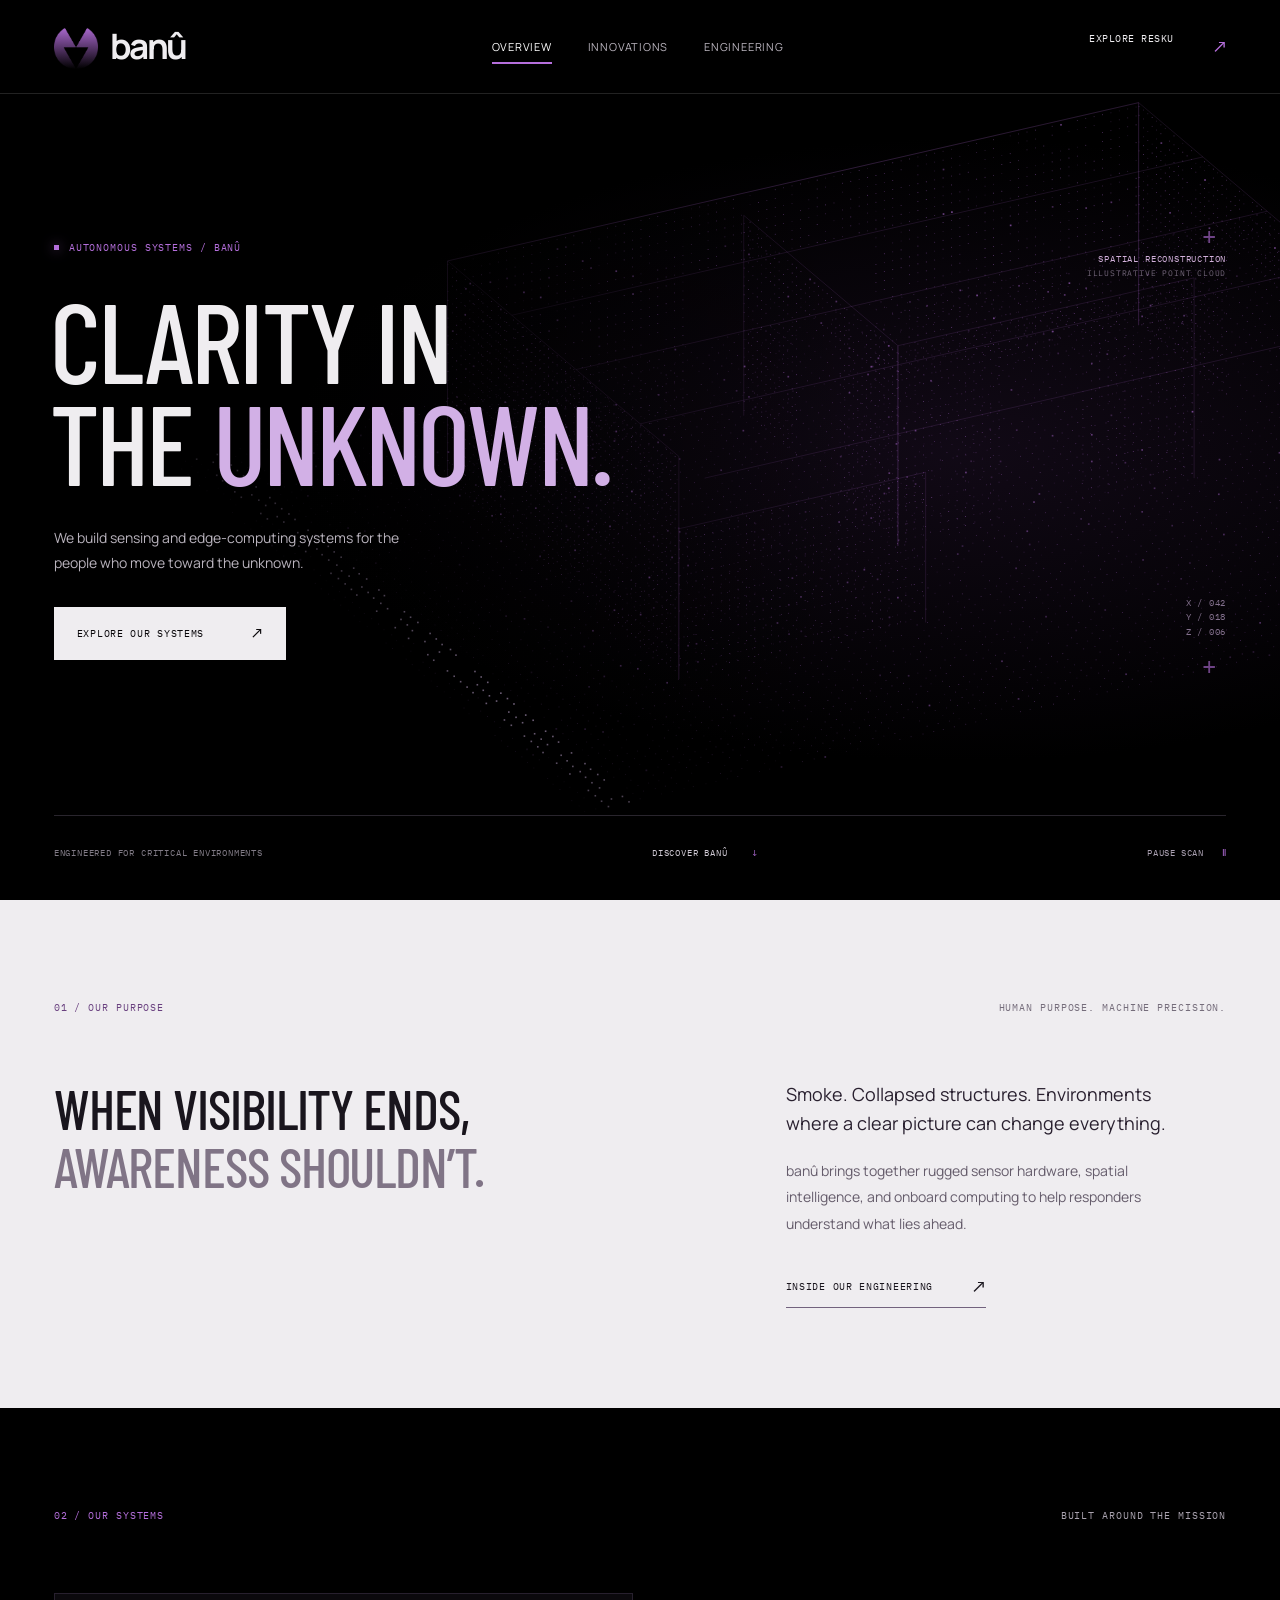
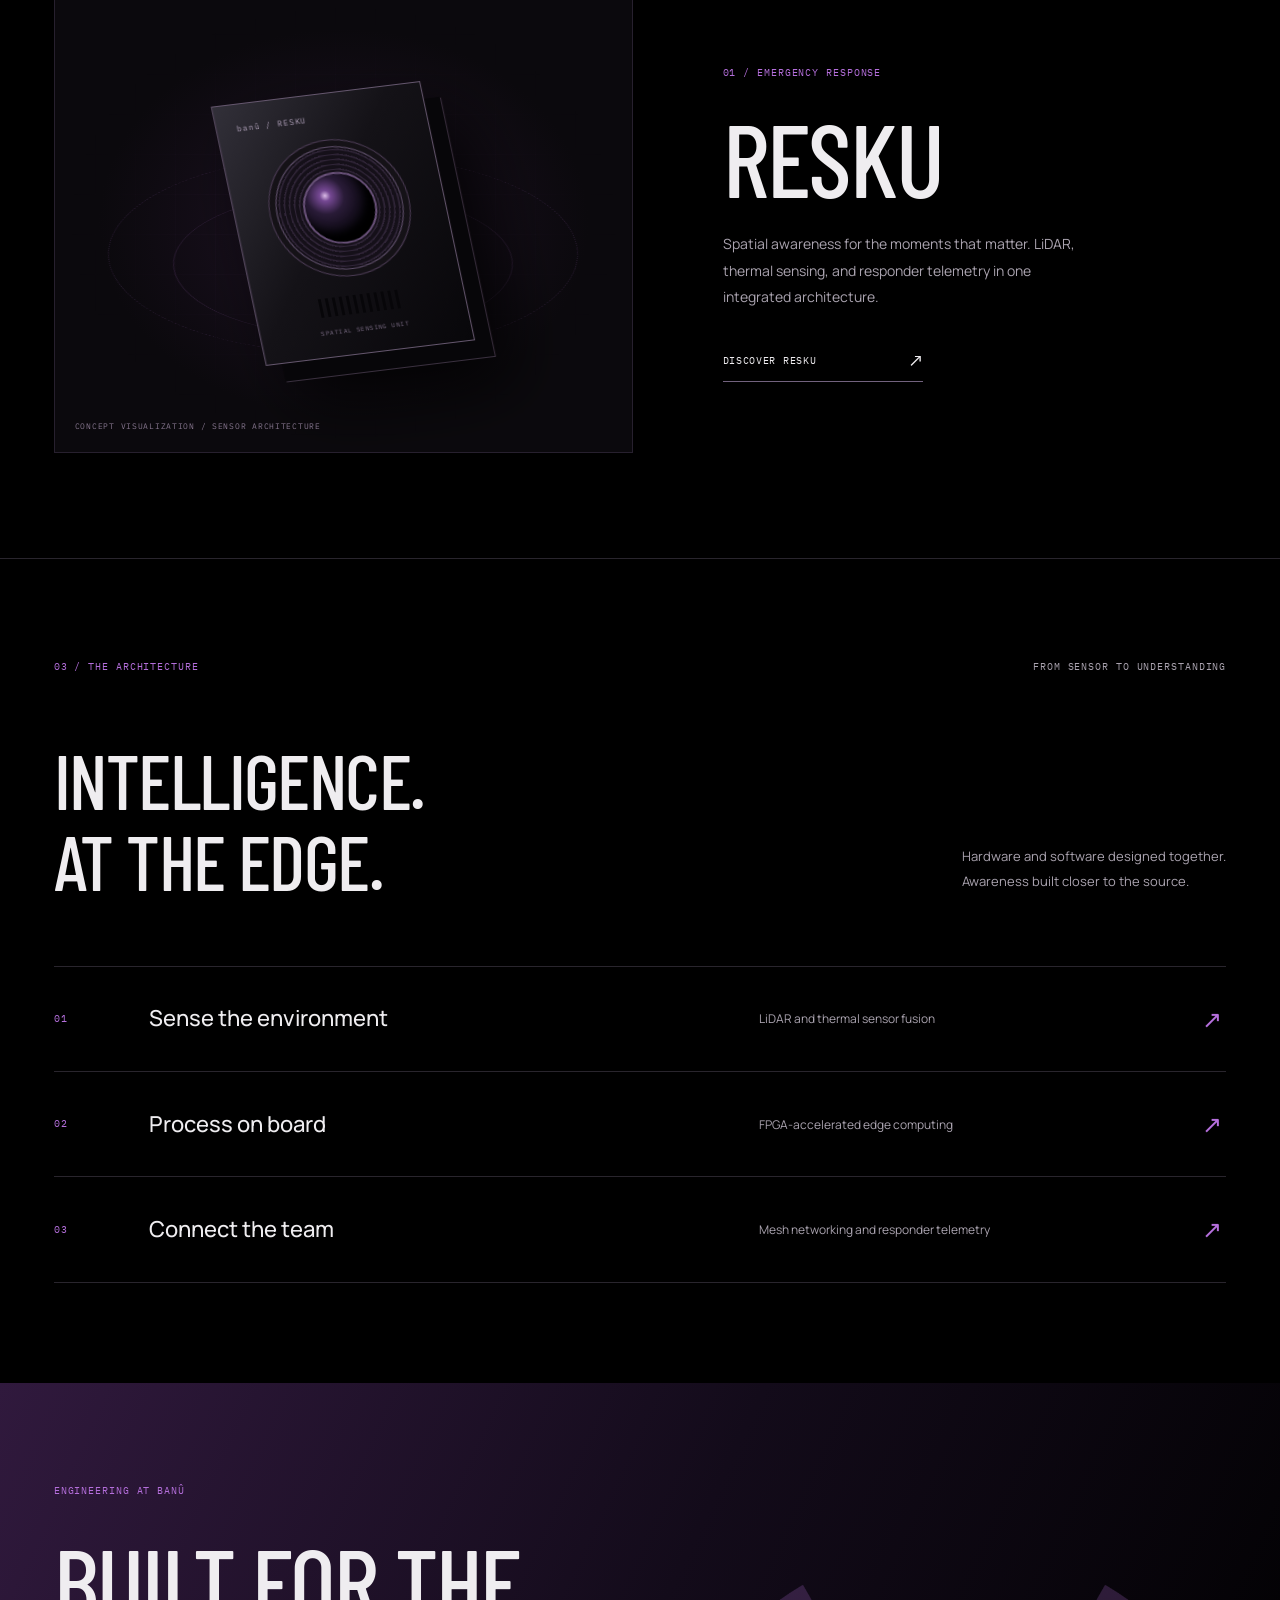
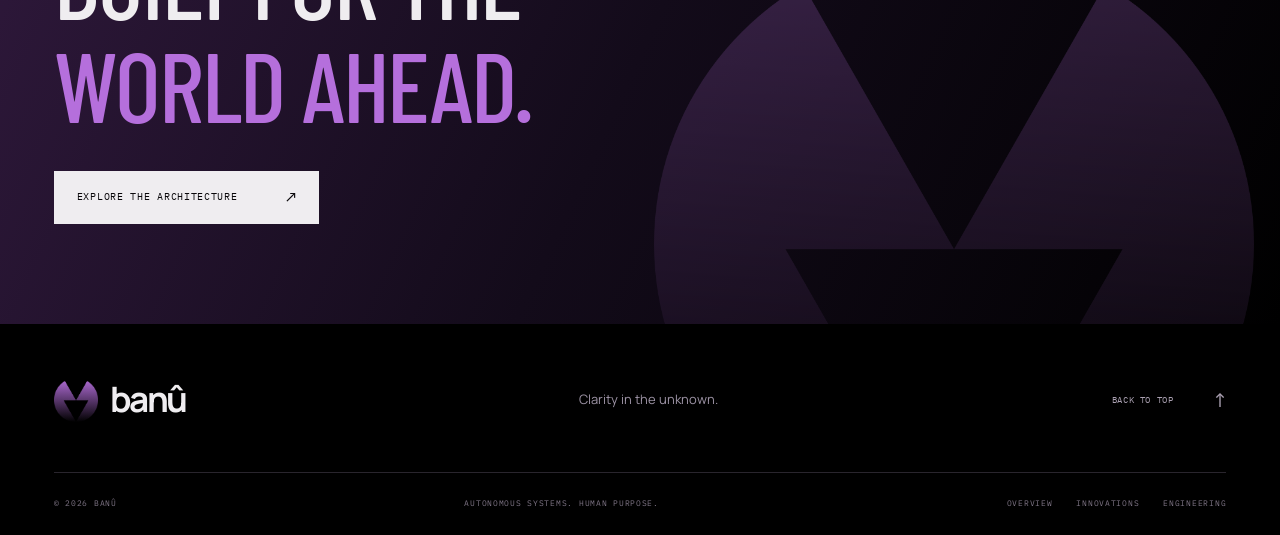
==== index.html @ 3ff784e4 "Redesign banu website with purple brand identity and responsive layouts" ====
<!doctype html>
<html lang="en">
<head>
  <meta charset="utf-8">
  <meta name="viewport" content="width=device-width, initial-scale=1">
  <meta name="theme-color" content="#000000">
  <meta name="description" content="Autonomous sensing and edge-computing systems for critical environments. Explore Resku and the engineering at banû.">
  <title>banû | Clarity in the unknown</title>
  <link rel="icon" href="Images/banu-mark.png" type="image/png">
  <link rel="stylesheet" href="style.css">
  <script src="script.js" defer></script>
</head>
<body>
  <a class="skip-link" href="#main">Skip to content</a>
  <header class="site-header">
    <a class="brand" href="index.html" aria-label="banû home"><span class="brand-mark" aria-hidden="true"></span><span class="wordmark">banû</span></a>
    <button class="menu-toggle" aria-expanded="false" aria-controls="primary-nav"><span>Menu</span><i aria-hidden="true"></i></button>
    <nav id="primary-nav" aria-label="Main navigation"><a href="index.html" aria-current="page">Overview</a><a href="innovations.html">Innovations</a><a href="engineering.html">Engineering</a></nav>
    <a class="header-link" href="Products/resku.html">Explore Resku <span aria-hidden="true">↗</span></a>
  </header>
  <main id="main">
  <section class="hero">
    <div class="scan-scene" aria-hidden="true"><canvas class="spatial-canvas"></canvas><div class="scan-cross cross-a">+</div><div class="scan-cross cross-b">+</div><div class="scene-label">SPATIAL RECONSTRUCTION<br><span>ILLUSTRATIVE POINT CLOUD</span></div><div class="scene-coordinate">X / 042<br>Y / 018<br>Z / 006</div></div>
    <div class="hero-content"><p class="eyebrow"><span class="signal-dot"></span>Autonomous systems / banû</p><h1>Clarity in<br>the <em>unknown.</em></h1><p class="hero-description">We build sensing and edge-computing systems for the people who move toward the unknown.</p><a class="button" href="innovations.html">Explore our systems <span aria-hidden="true">↗</span></a></div>
    <div class="hero-bottom"><span>Engineered for critical environments</span><a href="#mission">Discover banû <span aria-hidden="true">↓</span></a><button class="scan-toggle" aria-pressed="false">Pause scan <span aria-hidden="true">Ⅱ</span></button></div>
  </section>
  <section class="mission section-pad" id="mission"><div class="section-heading"><p class="eyebrow">01 / Our purpose</p><span class="section-note">Human purpose. Machine precision.</span></div><div class="mission-layout"><h2>When visibility ends,<br><span>awareness shouldn’t.</span></h2><div class="mission-copy"><p>Smoke. Collapsed structures. Environments where a clear picture can change everything.</p><p>banû brings together rugged sensor hardware, spatial intelligence, and onboard computing to help responders understand what lies ahead.</p><a class="text-link" href="engineering.html">Inside our engineering <span aria-hidden="true">↗</span></a></div></div></section>
  <section class="system-feature section-pad"><div class="section-heading"><p class="eyebrow">02 / Our systems</p><span class="section-note">Built around the mission</span></div><a class="product-banner" href="Products/resku.html"><div class="product-art" aria-hidden="true"><div class="sensor-device"><span class="device-id">banû / RESKU</span><div class="sensor-lens"><i></i></div><div class="device-vents"></div><span class="device-caption">SPATIAL SENSING UNIT</span></div><span class="art-caption">Concept visualization / sensor architecture</span><div class="orbit orbit-one"></div><div class="orbit orbit-two"></div></div><div class="product-copy"><p class="eyebrow">01 / Emergency response</p><h2>Resku</h2><p>Spatial awareness for the moments that matter. LiDAR, thermal sensing, and responder telemetry in one integrated architecture.</p><span class="text-link">Discover Resku <span aria-hidden="true">↗</span></span></div></a></section>
  <section class="capabilities section-pad"><div class="section-heading"><p class="eyebrow">03 / The architecture</p><span class="section-note">From sensor to understanding</span></div><div class="capability-title"><h2>Intelligence.<br>At the edge.</h2><p>Hardware and software designed together.<br>Awareness built closer to the source.</p></div><div class="capability-list"><a href="engineering.html#sensing"><span class="row-index">01</span><h3>Sense the environment</h3><p>LiDAR and thermal sensor fusion</p><span aria-hidden="true">↗</span></a><a href="engineering.html#compute"><span class="row-index">02</span><h3>Process on board</h3><p>FPGA-accelerated edge computing</p><span aria-hidden="true">↗</span></a><a href="engineering.html#connect"><span class="row-index">03</span><h3>Connect the team</h3><p>Mesh networking and responder telemetry</p><span aria-hidden="true">↗</span></a></div></section>
  <section class="closing section-pad"><p class="eyebrow">Engineering at banû</p><h2>Built for the<br><em>world ahead.</em></h2><a class="button" href="engineering.html">Explore the architecture <span aria-hidden="true">↗</span></a><span class="closing-mark" aria-hidden="true"></span></section>
</main>
  <footer class="site-footer">
    <div class="footer-top"><a class="brand" href="index.html" aria-label="banû home"><span class="brand-mark" aria-hidden="true"></span><span class="wordmark">banû</span></a><p>Clarity in the unknown.</p><a class="text-link" href="#main">Back to top <span aria-hidden="true">↑</span></a></div>
    <div class="footer-bottom"><span>© 2026 banû</span><span>Autonomous systems. Human purpose.</span><nav aria-label="Footer navigation"><a href="index.html" aria-current="page">Overview</a><a href="innovations.html">Innovations</a><a href="engineering.html">Engineering</a></nav></div>
  </footer>
</body>
</html>
---- style.css ----
@import url('https://fonts.googleapis.com/css2?family=Barlow+Condensed:wght@500;600;700&family=IBM+Plex+Mono:wght@400;500&family=Manrope:wght@400;500;600;700&display=swap');
:root {
  --accent:#b56fdc;
  --paper:#efedf0;
  --muted:#aaa3af;
  --line:#29252d;
  --display:'Barlow Condensed','Arial Narrow',sans-serif;
  --sans:'Manrope',Arial,sans-serif;
  --mono:'IBM Plex Mono',monospace;
  --gutter:clamp(24px,4.2vw,80px)
}

* {
  box-sizing:border-box
}

html {
  scroll-behavior:smooth;
  scroll-padding-top:100px
}

body {
  margin:0;
  background:#000;
  color:var(--paper);
  font-family:var(--sans);
  font-size:15px;
  line-height:1.6
}

body.menu-open {
  overflow:hidden
}

a {
  color:inherit;
  text-decoration:none
}

button {
  font:inherit;
  cursor:pointer
}

::selection {
  background:var(--accent);
  color:#000
}

a:focus-visible,button:focus-visible {
  outline:2px solid var(--accent);
  outline-offset:7px
}

h1,h2,h3,p {
  margin:0
}

h1,h2,h3 {
  font-weight:500;
  line-height:1.05
}

em {
  font-style:normal;
  color:var(--accent)
}

.section-pad {
  padding:100px var(--gutter)
}

.eyebrow,.section-note,.hero-bottom,.scene-label,.scene-coordinate,.row-index,.art-caption,.diagram-heading,.diagram-footer,.detail-tag,.three-columns article>span,.footer-bottom {
  font-family:var(--mono);
  font-size:10px;
  line-height:1.6;
  font-weight:400;
  letter-spacing:.09em;
  text-transform:uppercase
}

.eyebrow {
  color:var(--accent)
}

.section-note {
  color:var(--muted)
}

.section-heading {
  display:flex;
  justify-content:space-between;
  gap:24px;
  margin-bottom:64px
}

.skip-link {
  position:fixed;
  top:-100px;
  left:20px;
  z-index:100;
  background:var(--accent);
  padding:10px;
  color:#000
}

.skip-link:focus {
  top:20px
}

/* Shared identity */
.site-header {
  height:94px;
  padding:0 var(--gutter);
  position:absolute;
  top:0;
  left:0;
  width:100%;
  z-index:30;
  display:flex;
  align-items:center;
  justify-content:space-between;
  gap:32px;
  border-bottom:1px solid #ffffff22;
  background:linear-gradient(#000c,#0000)
}

.brand {
  display:inline-flex;
  align-items:center;
  gap:12px;
  flex-shrink:0
}

.brand-mark,.closing-mark {
  display:block;
  width:44px;
  height:44px;
  background:linear-gradient(180deg,#b56fdc 0%,#000 100%);
  mask:url('Images/banu-mark.png') center/contain no-repeat;
  -webkit-mask:url('Images/banu-mark.png') center/contain no-repeat
}

.wordmark {
  font-size:35px;
  font-weight:700;
  letter-spacing:-.07em;
  line-height:1
}

.site-header nav {
  display:flex;
  align-items:center;
  gap:36px
}

.site-header nav a {
  font-size:11px;
  text-transform:uppercase;
  letter-spacing:.07em;
  color:#bbb5bf;
  position:relative;
  padding:10px 0
}

.site-header nav a:after {
  content:'';
  position:absolute;
  bottom:1px;
  left:0;
  width:0;
  height:2px;
  background:var(--accent);
  transition:width .2s
}

.site-header nav a:hover,.site-header nav a[aria-current] {
  color:#fff
}

.site-header nav a:hover:after,.site-header nav a[aria-current]:after {
  width:100%
}

.header-link {
  font-family:var(--mono);
  font-size:10px;
  text-transform:uppercase;
  letter-spacing:.05em;
  display:flex;
  gap:40px
}

.header-link span {
  color:var(--accent);
  font-size:20px
}

.menu-toggle {
  display:none;
  background:none;
  color:#fff;
  border:0;
  padding:12px 0;
  font-family:var(--mono);
  font-size:11px;
  text-transform:uppercase;
  align-items:center;
  gap:12px
}

.menu-toggle i {
  display:block;
  width:24px;
  height:10px;
  border-top:1px solid;
  border-bottom:1px solid;
  transition:transform .2s
}

/* Original illustrative spatial scan */
.hero {
  min-height:820px;
  height:100svh;
  max-height:1150px;
  position:relative;
  overflow:hidden;
  display:flex;
  align-items:center;
  padding:140px var(--gutter);
  background:#000
}

.hero-content {
  position:relative;
  z-index:2;
  width:64%;
  pointer-events:none
}

.hero-content a {
  pointer-events:auto
}

.hero .eyebrow {
  margin-bottom:32px;
  display:flex;
  align-items:center;
  gap:10px
}

.signal-dot {
  display:inline-block;
  width:5px;
  height:5px;
  background:var(--accent);
  box-shadow:0 0 12px #b56fdc99
}

.hero h1 {
  font-family:var(--display);
  font-size:clamp(80px,8.8vw,160px);
  line-height:.91;
  text-transform:uppercase;
  letter-spacing:-.025em;
  margin-left:-4px
}

.hero h1 em {
  color:#d2b0e6
}

.hero-description {
  color:#b9b3bd;
  font-size:14px;
  line-height:1.8;
  max-width:360px;
  margin:32px 0
}

.button {
  display:inline-flex;
  align-items:center;
  justify-content:space-between;
  gap:48px;
  min-height:53px;
  padding:16px 22px;
  background:var(--paper);
  color:#09070a;
  text-transform:uppercase;
  letter-spacing:.07em;
  font-family:var(--mono);
  font-size:10px;
  border:1px solid transparent;
  transition:background .2s,transform .2s
}

.button:hover {
  background:var(--accent);
  transform:translateY(-2px)
}

.button span {
  font-size:17px;
  line-height:1
}

.scan-scene {
  position:absolute;
  inset:0;
  pointer-events:none;
  background:radial-gradient(ellipse at 75% 50%,#27153270,transparent 49%)
}

.spatial-canvas {
  width:100%;
  height:100%;
  position:absolute;
  inset:0
}

.scan-scene:after {
  content:'';
  position:absolute;
  inset:0;
  background:linear-gradient(90deg,#000 0%,#000b 27%,transparent 67%),linear-gradient(0deg,#000 0%,transparent 22%,transparent 80%,#0006)
}

.scan-cross {
  position:absolute;
  right:5%;
  color:#b56fdc99;
  font-family:var(--mono);
  font-size:24px;
  z-index:1
}

.cross-a {
  top:24%
}

.cross-b {
  bottom:24%
}

.scene-label {
  position:absolute;
  right:var(--gutter);
  top:28%;
  color:#d0afd9;
  z-index:1;
  text-align:right;
  font-size:9px
}

.scene-label span {
  color:#726679;
  font-size:8px
}

.scene-coordinate {
  position:absolute;
  right:var(--gutter);
  bottom:29%;
  color:#84718e;
  font-size:9px;
  z-index:1
}

.hero-bottom {
  position:absolute;
  z-index:3;
  bottom:32px;
  left:var(--gutter);
  right:var(--gutter);
  display:flex;
  align-items:center;
  justify-content:space-between;
  border-top:1px solid var(--line);
  padding-top:22px;
  color:#817b86;
  font-size:9px
}

.hero-bottom a {
  color:#d0cad4;
  display:flex;
  gap:25px
}

.hero-bottom a span {
  color:var(--accent)
}

/* Editorial sections */
.mission {
  background:var(--paper);
  color:#19151d
}

.mission .eyebrow {
  color:#69407f
}

.mission .section-note {
  color:#756d7b
}

.mission-layout {
  display:grid;
  grid-template-columns:1.4fr 1fr;
  gap:9vw;
  align-items:start
}

.mission h2 {
  font-family:var(--display);
  font-size:clamp(44px,4.3vw,76px);
  letter-spacing:-.02em;
  text-transform:uppercase
}

.mission h2 span {
  color:#807486
}

.mission-copy p {
  font-size:14px;
  color:#655c6b;
  margin-bottom:20px;
  max-width:410px;
  line-height:1.9
}

.mission-copy p:first-child {
  color:#29202f;
  font-size:18px;
  line-height:1.6
}

.text-link {
  display:inline-flex;
  align-items:center;
  gap:40px;
  border-bottom:1px solid #72627e;
  padding:10px 0;
  font-family:var(--mono);
  font-size:10px;
  text-transform:uppercase;
  letter-spacing:.07em
}

.text-link span {
  font-size:20px;
  line-height:1;
  transition:transform .2s
}

.text-link:hover span {
  transform:translate(3px,-3px)
}

.mission .text-link {
  margin-top:10px
}

.system-feature {
  border-bottom:1px solid var(--line)
}

.product-banner {
  display:grid;
  grid-template-columns:1.15fr 1fr;
  min-height:470px;
  gap:7vw;
  align-items:center
}

.product-art {
  position:relative;
  min-height:460px;
  display:grid;
  place-items:center;
  overflow:hidden;
  background:radial-gradient(ellipse at center,#38214388,#0b090d 60%);
  border:1px solid #27202e
}

.product-art:before {
  content:'';
  position:absolute;
  inset:0;
  background-image:linear-gradient(#b56fdc0a 1px,transparent 1px),linear-gradient(90deg,#b56fdc0a 1px,transparent 1px);
  background-size:40px 40px;
  mask-image:radial-gradient(ellipse,#000,transparent 70%)
}

.sensor-device {
  position:relative;
  z-index:2;
  width:210px;
  height:265px;
  background:linear-gradient(125deg,#323039,#141217 45%,#08070a);
  border:1px solid #65576e;
  box-shadow:16px 18px 0 #070609,17px 19px 0 #3a303f,30px 40px 70px #000;
  transform:rotate(-12deg) skewY(5deg);
  display:flex;
  align-items:center;
  flex-direction:column;
  padding:18px 20px;
  transition:transform .5s
}

.product-banner:hover .sensor-device {
  transform:rotate(-7deg) skewY(3deg) translateY(-7px)
}

.device-id {
  align-self:start;
  font-family:var(--mono);
  font-size:8px;
  color:#b0a1ba;
  letter-spacing:.1em
}

.sensor-lens {
  margin-top:22px;
  display:grid;
  place-items:center;
  width:126px;
  height:126px;
  border:1px solid #5d4e68;
  border-radius:50%;
  background:repeating-radial-gradient(circle,#151019 0 3px,#302538 4px 5px);
  box-shadow:0 0 0 6px #151217,0 0 0 7px #4c3c55
}

.sensor-lens i {
  display:block;
  width:73px;
  height:73px;
  border-radius:50%;
  background:radial-gradient(circle at 32% 30%,#dabbe6 0%,#754893 8%,#291b37 28%,#050409 65%);
  border:2px solid #6a527a;
  box-shadow:inset -7px -9px 10px #000
}

.device-vents {
  width:82px;
  height:20px;
  background:repeating-linear-gradient(90deg,#070609 0 3px,transparent 3px 7px);
  margin-top:26px
}

.device-caption {
  font-family:var(--mono);
  font-size:6px;
  color:#7c6d86;
  letter-spacing:.07em;
  margin-top:12px
}

.art-caption {
  position:absolute;
  bottom:20px;
  left:20px;
  font-size:8px;
  color:#86768e;
  z-index:2
}

.orbit {
  position:absolute;
  width:340px;
  height:340px;
  border:1px solid #b56fdc24;
  border-radius:50%;
  transform:rotateX(65deg) rotateZ(-20deg)
}

.orbit-one {
  bottom:4%
}

.orbit-two {
  bottom:-8%;
  width:470px;
  height:470px;
  border-style:dashed
}

.product-copy .eyebrow {
  margin-bottom:30px
}

.product-copy h2 {
  font-family:var(--display);
  font-size:clamp(80px,8vw,130px);
  text-transform:uppercase;
  letter-spacing:-.02em;
  line-height:.9
}

.product-copy h2>span,.product-hero h1>span {
  vertical-align:top;
  font-size:16px;
  line-height:1.5;
  margin-left:8px;
  color:var(--accent)
}

.product-copy>p:not(.eyebrow) {
  max-width:375px;
  color:var(--muted);
  font-size:14px;
  line-height:1.9;
  margin-top:28px
}

.product-copy .text-link {
  margin-top:30px;
  min-width:200px;
  justify-content:space-between
}

.capability-title {
  display:flex;
  justify-content:space-between;
  align-items:flex-end;
  gap:50px;
  margin-bottom:65px
}

.capability-title h2,.approach>h2,.closing h2 {
  font-family:var(--display);
  font-size:clamp(60px,6vw,100px);
  text-transform:uppercase;
  letter-spacing:-.02em
}

.capability-title>p {
  color:var(--muted);
  font-size:13px;
  line-height:1.9;
  padding-bottom:7px
}

.capability-list>a {
  display:grid;
  grid-template-columns:70px 1.4fr 1fr 24px;
  align-items:center;
  gap:25px;
  padding:33px 0;
  border-top:1px solid var(--line);
  transition:background .2s
}

.capability-list>a:last-child {
  border-bottom:1px solid var(--line)
}

.capability-list>a:hover {
  background:#b56fdc0b
}

.row-index {
  color:var(--accent)
}

.capability-list h3 {
  font-size:22px
}

.capability-list p {
  font-size:12px;
  color:var(--muted)
}

.capability-list>a>span:last-child {
  font-size:24px;
  color:var(--accent)
}

.closing {
  position:relative;
  overflow:hidden;
  background:linear-gradient(115deg,#30193d,#130b1a 50%,#000);
  min-height:500px
}

.closing h2 {
  position:relative;
  z-index:1;
  font-size:clamp(65px,7.7vw,124px);
  margin:30px 0 35px
}

.closing .eyebrow,.closing .button {
  position:relative;
  z-index:1
}

.closing-mark {
  position:absolute;
  width:600px;
  height:600px;
  right:2%;
  bottom:-220px;
  opacity:.24
}

.site-footer {
  padding:54px var(--gutter) 25px
}

.footer-top {
  display:flex;
  justify-content:space-between;
  align-items:center;
  padding-bottom:50px;
  gap:30px
}

.footer-top>p {
  color:#9d93a5;
  font-size:13px
}

.footer-top .text-link {
  border:0;
  font-size:9px;
  color:#aaa0b1
}

.footer-bottom {
  display:flex;
  justify-content:space-between;
  gap:30px;
  padding-top:24px;
  border-top:1px solid var(--line);
  font-size:8px;
  color:#7f7586
}

.footer-bottom nav {
  display:flex;
  gap:24px
}

.footer-bottom a:hover {
  color:var(--accent)
}

/* Interior pages */
.page-intro {
  padding-top:185px;
  padding-bottom:65px;
  background:radial-gradient(ellipse at 90% 0,#35213e55,transparent 55%)
}

.page-intro h1 {
  font-family:var(--display);
  font-size:clamp(66px,7.8vw,130px);
  text-transform:uppercase;
  letter-spacing:-.02em;
  margin-top:30px
}

.intro-bottom {
  display:flex;
  justify-content:space-between;
  align-items:end;
  margin-top:40px;
  gap:50px
}

.intro-bottom>p {
  max-width:420px;
  color:var(--muted);
  font-size:14px
}

.intro-bottom .text-link {
  flex-shrink:0
}

.page-intro+.system-feature {
  padding-top:40px
}

.approach>h2 {
  margin:30px 0 65px
}

.three-columns {
  display:grid;
  grid-template-columns:repeat(3,1fr);
  gap:50px
}

.three-columns article {
  border-top:1px solid var(--line);
  padding-top:22px
}

.three-columns article>span {
  color:var(--accent);
  font-size:9px
}

.three-columns h3 {
  font-size:23px;
  margin:35px 0 20px;
  line-height:1.2
}

.three-columns p {
  color:var(--muted);
  font-size:13px;
  line-height:1.9;
  max-width:325px
}

.small-cta {
  display:flex;
  align-items:center;
  justify-content:space-between;
  gap:30px;
  border-top:1px solid var(--line);
  background:linear-gradient(110deg,#261330,#000 80%)
}

.small-cta h2 {
  font-family:var(--display);
  font-size:clamp(32px,3.5vw,58px);
  text-transform:uppercase
}

.small-cta .button {
  flex-shrink:0
}

.architecture {
  padding-top:40px;
  padding-bottom:35px
}

.diagram {
  border:1px solid #41304d;
  background:linear-gradient(135deg,#110c15,#060407);
  margin-top:70px
}

.architecture .diagram {
  margin:0
}

.diagram-heading,.diagram-footer {
  display:flex;
  justify-content:space-between;
  gap:20px;
  padding:18px 24px;
  font-size:8px;
  color:#9f8ba9
}

.diagram-heading {
  border-bottom:1px solid #302338
}

.diagram-heading>span:first-child {
  color:var(--accent)
}

.diagram-footer {
  border-top:1px solid #302338
}

.topology {
  padding:70px 35px;
  display:grid;
  grid-template-columns:1fr 1.4fr 1fr;
  gap:50px;
  align-items:center
}

.topology-inputs,.topology-output {
  display:flex;
  flex-direction:column;
  gap:14px
}

.topology-inputs>span,.topology-output>span {
  font-family:var(--mono);
  font-size:10px;
  text-transform:uppercase;
  border:1px solid #403048;
  padding:13px 16px;
  color:#bbacc5;
  background:#0b070f;
  position:relative;
  z-index:1
}

.topology-core {
  display:flex;
  flex-direction:column;
  align-items:center;
  justify-content:center;
  min-height:190px;
  border:1px solid var(--accent);
  background:#b56fdc0b;
  position:relative;
  text-align:center;
  padding:25px 15px
}

.topology-core:before,.topology-core:after {
  content:'';
  position:absolute;
  top:50%;
  width:51px;
  height:1px;
  background:var(--accent)
}

.topology-core:before {
  left:-51px
}

.topology-core:after {
  right:-51px
}

.topology-core strong {
  font-family:var(--display);
  text-transform:uppercase;
  font-size:40px;
  font-weight:500;
  margin:15px 0
}

.topology-core>span:last-child {
  font-size:9px;
  color:var(--muted)
}

.topology .eyebrow {
  font-size:8px
}

.engineering-details {
  padding-top:15px
}

.engineering-details article {
  display:grid;
  grid-template-columns:1fr 2fr;
  padding:70px 0;
  border-bottom:1px solid var(--line);
  gap:35px;
  scroll-margin-top:20px
}

.engineering-details h2 {
  font-family:var(--display);
  font-size:clamp(43px,4.5vw,72px);
  text-transform:uppercase;
  margin-bottom:28px
}

.engineering-details p {
  font-size:14px;
  color:var(--muted);
  max-width:540px;
  line-height:1.9
}

.detail-tag {
  display:inline-block;
  color:#b090bf;
  font-size:8px;
  margin-top:35px
}

.product-hero {
  padding-top:145px;
  padding-bottom:80px;
  background:radial-gradient(ellipse at 80% 20%,#28173266,transparent 60%)
}

.back-link {
  font-size:9px;
  color:var(--muted);
  border:0;
  gap:14px;
  margin-bottom:40px
}

.back-link:hover>span {
  transform:translateX(-3px)
}

.product-hero-grid {
  display:grid;
  grid-template-columns:1fr 1fr;
  gap:70px;
  align-items:center
}

.product-hero h1 {
  font-family:var(--display);
  font-size:clamp(100px,10vw,160px);
  text-transform:uppercase;
  letter-spacing:-.02em;
  margin:22px 0 25px;
  line-height:.85
}

.product-lead {
  font-size:27px;
  line-height:1.25;
  letter-spacing:-.02em
}

.product-description {
  max-width:370px;
  margin:23px 0 30px;
  color:var(--muted);
  font-size:13px;
  line-height:1.9
}

.product-hero .product-art {
  min-height:510px
}

.product-hero .sensor-device {
  transform:rotate(-9deg) skewY(5deg) scale(1.15)
}

@media(max-width:1000px) {
  .header-link {
    display:none
  }
  .hero {
    min-height:760px
  }
  .hero-content {
    width:75%
  }
  .hero h1 {
    font-size:100px
  }
  .mission-layout {
    gap:50px;
    grid-template-columns:1.1fr 1fr
  }
  .product-banner {
    gap:40px
  }
  .product-art {
    min-height:400px
  }
  .capability-list>a {
    grid-template-columns:40px 1.2fr 1fr 24px;
    gap:18px
  }
  .capability-list h3 {
    font-size:19px
  }
  .three-columns {
    gap:25px
  }
  .topology {
    gap:30px;
    padding:45px 25px
  }
  .topology-core:before,.topology-core:after {
    width:31px
  }
  .topology-core:before {
    left:-31px
  }
  .topology-core:after {
    right:-31px
  }
  .topology-inputs>span,.topology-output>span {
    font-size:8px;
    padding:12px 9px
  }
  .product-hero-grid {
    gap:35px
  }
}

@media(max-width:700px) {
  html {
    scroll-padding-top:80px
  }
  .section-pad {
    padding:65px var(--gutter)
  }
  .site-header {
    height:78px;
    gap:20px
  }
  .brand {
    gap:9px
  }
  .brand-mark {
    width:36px;
    height:36px
  }
  .wordmark {
    font-size:30px
  }
  .menu-toggle {
    display:flex;
    z-index:32
  }
  .site-header nav {
    display:none;
    position:fixed;
    inset:78px 0 0;
    padding:35px var(--gutter);
    background:#070509;
    flex-direction:column;
    align-items:stretch;
    justify-content:flex-start;
    gap:0
  }
  .site-header nav[data-open] {
    display:flex
  }
  .site-header nav a {
    font-family:var(--display);
    font-size:44px;
    padding:22px 0;
    border-bottom:1px solid var(--line);
    text-transform:uppercase
  }
  .site-header nav a:after {
    display:none
  }
  .menu-toggle[aria-expanded=true] i {
    transform:rotate(-45deg);
    height:1px;
    border-bottom:0
  }
  .menu-toggle[aria-expanded=true] i:after {
    content:'';
    display:block;
    width:24px;
    height:1px;
    background:#fff;
    transform:rotate(90deg) translateX(-1px)
  }
  .hero {
    min-height:760px;
    height:100svh;
    max-height:960px;
    align-items:flex-end;
    padding:170px var(--gutter) 130px
  }
  .hero-content {
    width:100%
  }
  .hero .eyebrow {
    font-size:8px;
    margin-bottom:25px
  }
  .hero h1 {
    font-size:clamp(68px,14.2vw,98px);
    line-height:.93;
    margin-left:-2px
  }
  .hero-description {
    max-width:310px;
    font-size:12px;
    line-height:1.9;
    margin:25px 0
  }
  .button {
    min-height:50px;
    padding:14px 18px;
    font-size:9px;
    gap:35px
  }
  .scan-scene:after {
    background:linear-gradient(0deg,#000 5%,#000c 30%,#0002 70%,#0008)
  }
  .scan-scene {
    inset:0 -35% 5% -25%
  }
  .scene-label {
    top:18%;
    right:27%;
    font-size:7px
  }
  .scene-label span {
    font-size:6px
  }
  .scene-coordinate,.cross-b {
    display:none
  }
  .cross-a {
    top:27%;
    right:25%
  }
  .hero-bottom {
    bottom:24px;
    padding-top:18px;
    gap:20px;
    font-size:7px
  }
  .hero-bottom>span:first-child {
    max-width:130px
  }
  .hero-index {
    display:none
  }
  .hero-bottom a {
    gap:10px
  }
  .section-heading {
    margin-bottom:42px;
    gap:15px
  }
  .section-note {
    font-size:8px;
    text-align:right;
    max-width:125px
  }
  .eyebrow {
    font-size:9px
  }
  .mission-layout {
    grid-template-columns:1fr;
    gap:35px
  }
  .mission h2 {
    font-size:clamp(38px,9vw,58px)
  }
  .mission-copy p {
    font-size:13px
  }
  .mission-copy p:first-child {
    font-size:16px
  }
  .mission-copy .text-link {
    margin-top:0
  }
  .product-banner {
    grid-template-columns:1fr;
    gap:40px
  }
  .product-art {
    min-height:380px
  }
  .product-copy .eyebrow {
    margin-bottom:22px
  }
  .product-copy h2 {
    font-size:86px
  }
  .product-copy>p:not(.eyebrow) {
    font-size:13px;
    margin-top:24px
  }
  .product-copy .text-link {
    margin-top:20px
  }
  .capability-title {
    display:block;
    margin-bottom:40px
  }
  .capability-title h2 {
    font-size:64px;
    margin-bottom:26px
  }
  .capability-title>p {
    font-size:12px
  }
  .capability-list>a {
    grid-template-columns:25px 1fr 20px;
    gap:14px;
    padding:25px 0
  }
  .capability-list h3 {
    font-size:18px
  }
  .capability-list p {
    grid-column:2;
    grid-row:2;
    font-size:10px
  }
  .capability-list>a>span:last-child {
    grid-column:3;
    grid-row:1/3
  }
  .row-index {
    font-size:8px
  }
  .closing {
    min-height:430px
  }
  .closing h2 {
    font-size:74px;
    margin-top:25px
  }
  .closing-mark {
    width:400px;
    height:400px;
    bottom:-175px;
    right:-100px
  }
  .footer-top {
    flex-wrap:wrap;
    padding-bottom:35px;
    gap:25px
  }
  .footer-top>p {
    order:3;
    width:100%;
    font-size:12px
  }
  .footer-top .text-link {
    font-size:8px;
    gap:15px
  }
  .site-footer {
    padding:40px var(--gutter) 25px
  }
  .footer-bottom {
    flex-wrap:wrap;
    font-size:7px;
    gap:20px
  }
  .footer-bottom>span:nth-child(2) {
    margin-left:auto
  }
  .footer-bottom nav {
    width:100%;
    gap:25px
  }
  .page-intro {
    padding-top:145px;
    padding-bottom:50px
  }
  .page-intro h1 {
    font-size:clamp(62px,12vw,84px);
    margin-top:25px
  }
  .intro-bottom {
    display:block;
    margin-top:28px
  }
  .intro-bottom>p {
    font-size:13px;
    max-width:330px
  }
  .intro-bottom>.section-note {
    display:block;
    text-align:left;
    margin-top:25px
  }
  .intro-bottom .text-link {
    margin-top:25px
  }
  .page-intro+.system-feature {
    padding-top:15px
  }
  .approach>h2 {
    font-size:56px;
    margin:24px 0 40px
  }
  .three-columns {
    grid-template-columns:1fr;
    gap:35px
  }
  .three-columns h3 {
    font-size:25px;
    margin:22px 0 15px
  }
  .three-columns p {
    max-width:440px;
    font-size:13px
  }
  .small-cta {
    display:block
  }
  .small-cta h2 {
    font-size:38px;
    margin-bottom:30px
  }
  .architecture {
    padding-top:10px;
    padding-bottom:30px
  }
  .diagram {
    margin-top:50px
  }
  .diagram-heading,.diagram-footer {
    padding:15px;
    font-size:7px
  }
  .diagram-heading {
    flex-direction:column;
    gap:5px
  }
  .diagram-footer>span:last-child {
    display:none
  }
  .topology {
    grid-template-columns:1fr;
    padding:30px 25px;
    gap:30px
  }
  .topology-inputs {
    gap:8px
  }
  .topology-inputs>span,.topology-output>span {
    font-size:9px;
    text-align:center
  }
  .topology-core {
    min-height:150px
  }
  .topology-core:before,.topology-core:after {
    width:1px;
    height:31px;
    left:50%;
    right:auto
  }
  .topology-core:before {
    top:-31px
  }
  .topology-core:after {
    top:auto;
    bottom:-31px
  }
  .topology-core strong {
    font-size:35px;
    margin:12px 0
  }
  .topology .eyebrow {
    font-size:8px
  }
  .topology-output {
    gap:8px
  }
  .engineering-details {
    padding-top:0
  }
  .engineering-details article {
    grid-template-columns:1fr;
    gap:25px;
    padding:45px 0
  }
  .engineering-details h2 {
    font-size:48px;
    margin-bottom:22px
  }
  .engineering-details p {
    font-size:13px
  }
  .detail-tag {
    margin-top:25px;
    font-size:7px
  }
  .product-hero {
    padding-top:110px
  }
  .back-link {
    margin-bottom:30px
  }
  .product-hero-grid {
    grid-template-columns:1fr;
    gap:40px
  }
  .product-hero h1 {
    font-size:114px
  }
  .product-lead {
    font-size:25px
  }
  .product-hero .product-art {
    min-height:400px
  }
  .product-hero .sensor-device {
    transform:rotate(-9deg) skewY(5deg)
  }
  .product-description {
    font-size:13px
  }
  .art-caption {
    font-size:7px;
    left:15px;
    bottom:15px
  }
}

@media(prefers-reduced-motion:reduce) {
  html {
    scroll-behavior:auto
  }
  *,*:before,*:after {
    transition:none!important;
    animation:none!important
  }
}

.scan-toggle {
  border:0;
  padding:8px 0;
  background:none;
  color:#aaa0b1;
  font-family:var(--mono);
  font-size:9px;
  text-transform:uppercase;
  letter-spacing:.07em;
  display:inline-flex;
  align-items:center;
  gap:18px
}

.scan-toggle:hover {
  color:var(--accent)
}

.scan-toggle[hidden] {
  display:none
}

.scan-toggle>span {
  color:var(--accent)
}

@media(max-width:700px) {
  .scan-toggle {
    display:none
  }
}

@media(max-width:700px) {
  .scan-toggle {
    display:inline-flex;
    position:absolute;
    right:0;
    top:-35px;
    font-size:7px;
    gap:10px
  }
}

@media(max-width:360px) {
  .page-intro h1,.capability-title h2 {
    font-size:54px
  }
}
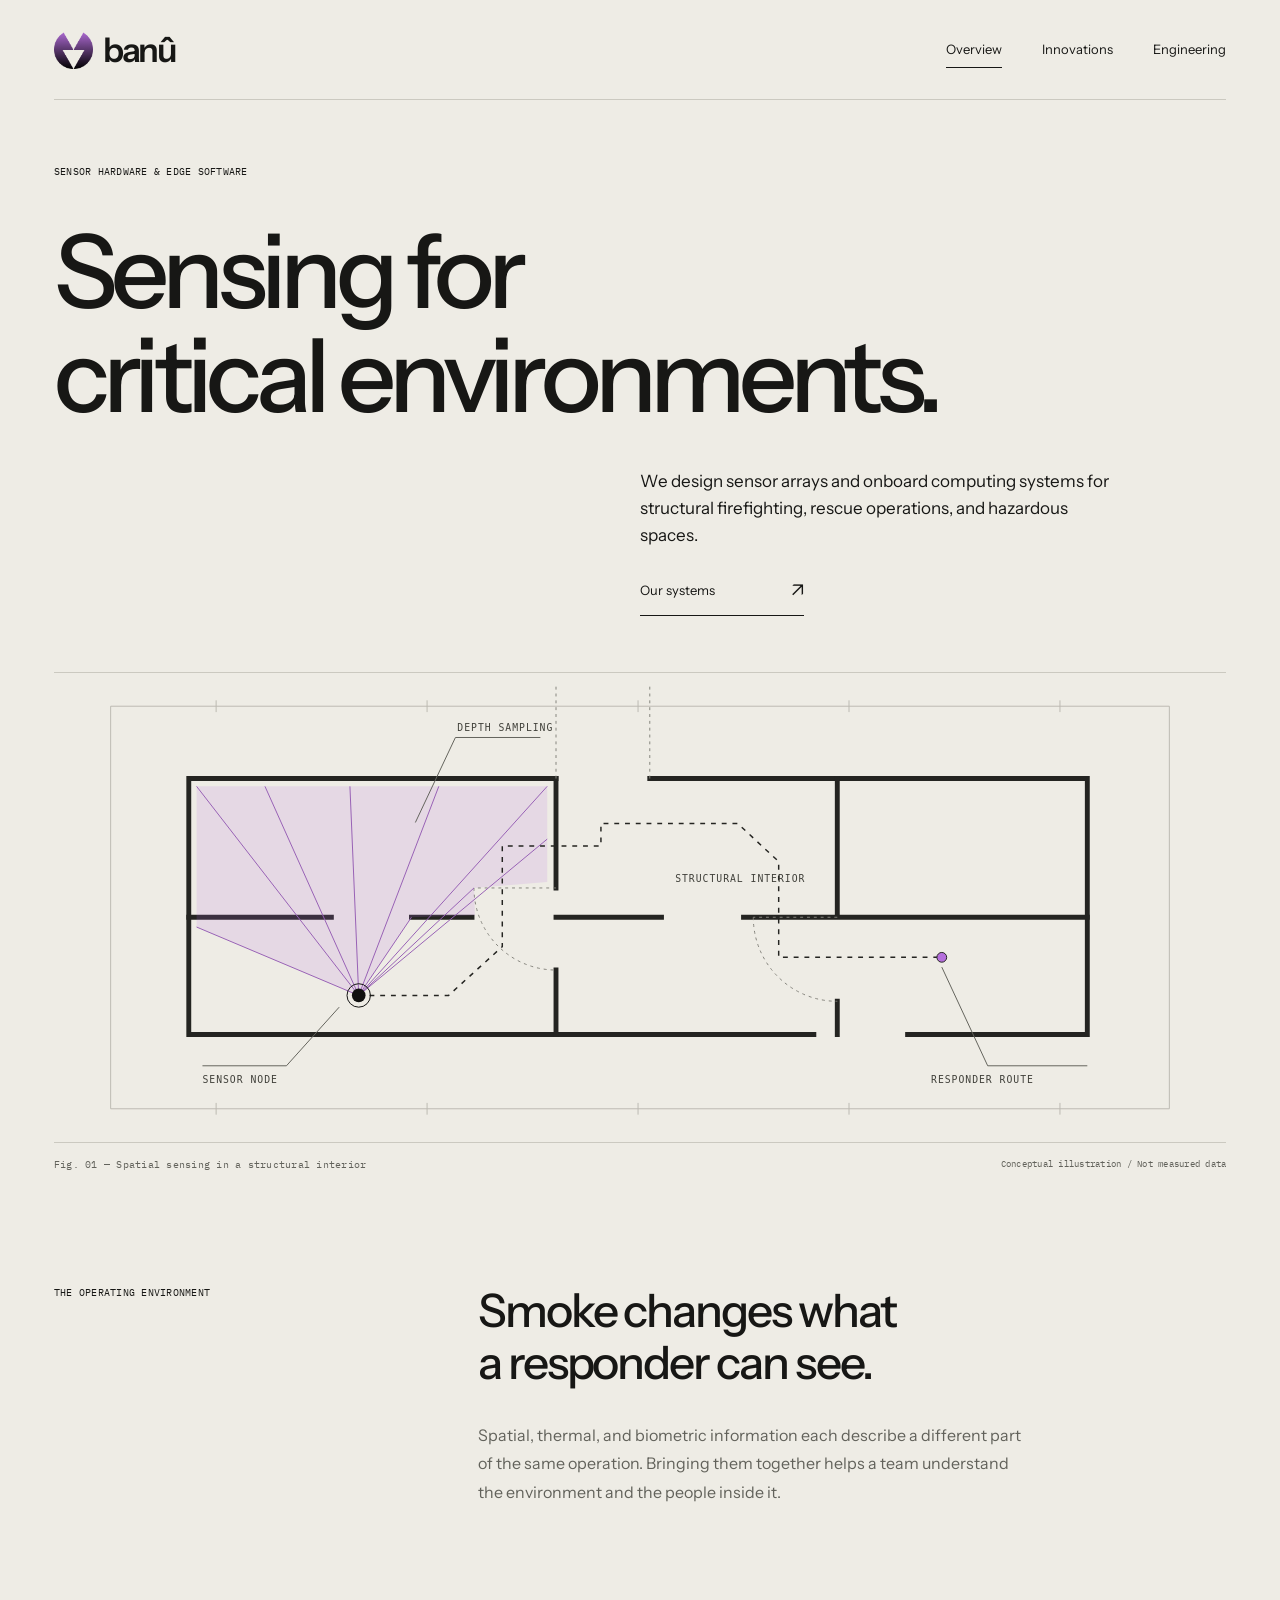
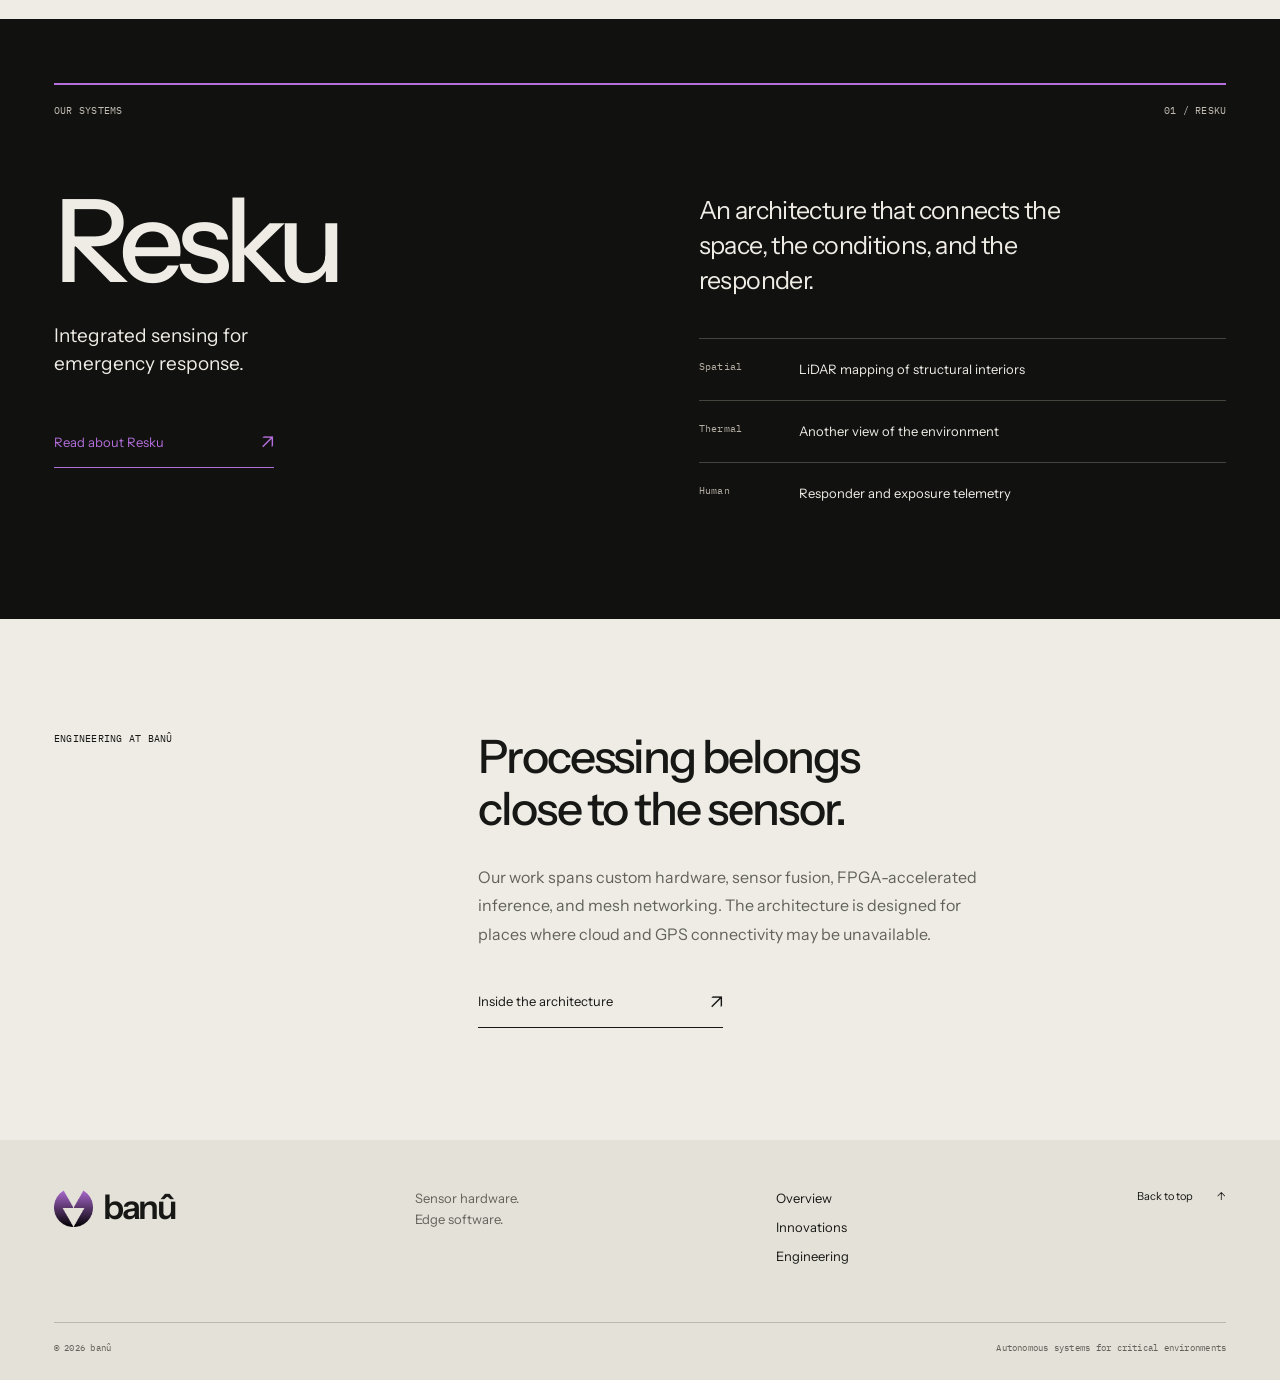
==== commit dae5081f: "Refine banu site with editorial layouts and technical illustrations" ====
--- a/index.html
+++ b/index.html
@@ -3,10 +3,13 @@
 <head>
   <meta charset="utf-8">
   <meta name="viewport" content="width=device-width, initial-scale=1">
-  <meta name="theme-color" content="#000000">
-  <meta name="description" content="Autonomous sensing and edge-computing systems for critical environments. Explore Resku and the engineering at banû.">
-  <title>banû | Clarity in the unknown</title>
+  <meta name="theme-color" content="#eeece5">
+  <meta name="description" content="Sensor arrays and onboard computing for structural firefighting, rescue operations, and hazardous environments.">
+  <title>banû — Sensor hardware & edge software</title>
   <link rel="icon" href="Images/banu-mark.png" type="image/png">
+  <link rel="preconnect" href="https://fonts.googleapis.com">
+  <link rel="preconnect" href="https://fonts.gstatic.com" crossorigin>
+  <link href="https://fonts.googleapis.com/css2?family=IBM+Plex+Mono:wght@400;500&amp;family=Instrument+Sans:wght@400;500;600;700&amp;display=swap" rel="stylesheet">
   <link rel="stylesheet" href="style.css">
   <script src="script.js" defer></script>
 </head>
@@ -15,23 +18,47 @@
   <header class="site-header">
     <a class="brand" href="index.html" aria-label="banû home"><span class="brand-mark" aria-hidden="true"></span><span class="wordmark">banû</span></a>
     <button class="menu-toggle" aria-expanded="false" aria-controls="primary-nav"><span>Menu</span><i aria-hidden="true"></i></button>
-    <nav id="primary-nav" aria-label="Main navigation"><a href="index.html" aria-current="page">Overview</a><a href="innovations.html">Innovations</a><a href="engineering.html">Engineering</a></nav>
-    <a class="header-link" href="Products/resku.html">Explore Resku <span aria-hidden="true">↗</span></a>
+    <nav id="primary-nav" aria-label="Main navigation">
+        <a href="index.html" aria-current="page">Overview</a>
+        <a href="innovations.html">Innovations</a>
+        <a href="engineering.html">Engineering</a>
+    </nav>
   </header>
   <main id="main">
-  <section class="hero">
-    <div class="scan-scene" aria-hidden="true"><canvas class="spatial-canvas"></canvas><div class="scan-cross cross-a">+</div><div class="scan-cross cross-b">+</div><div class="scene-label">SPATIAL RECONSTRUCTION<br><span>ILLUSTRATIVE POINT CLOUD</span></div><div class="scene-coordinate">X / 042<br>Y / 018<br>Z / 006</div></div>
-    <div class="hero-content"><p class="eyebrow"><span class="signal-dot"></span>Autonomous systems / banû</p><h1>Clarity in<br>the <em>unknown.</em></h1><p class="hero-description">We build sensing and edge-computing systems for the people who move toward the unknown.</p><a class="button" href="innovations.html">Explore our systems <span aria-hidden="true">↗</span></a></div>
-    <div class="hero-bottom"><span>Engineered for critical environments</span><a href="#mission">Discover banû <span aria-hidden="true">↓</span></a><button class="scan-toggle" aria-pressed="false">Pause scan <span aria-hidden="true">Ⅱ</span></button></div>
-  </section>
-  <section class="mission section-pad" id="mission"><div class="section-heading"><p class="eyebrow">01 / Our purpose</p><span class="section-note">Human purpose. Machine precision.</span></div><div class="mission-layout"><h2>When visibility ends,<br><span>awareness shouldn’t.</span></h2><div class="mission-copy"><p>Smoke. Collapsed structures. Environments where a clear picture can change everything.</p><p>banû brings together rugged sensor hardware, spatial intelligence, and onboard computing to help responders understand what lies ahead.</p><a class="text-link" href="engineering.html">Inside our engineering <span aria-hidden="true">↗</span></a></div></div></section>
-  <section class="system-feature section-pad"><div class="section-heading"><p class="eyebrow">02 / Our systems</p><span class="section-note">Built around the mission</span></div><a class="product-banner" href="Products/resku.html"><div class="product-art" aria-hidden="true"><div class="sensor-device"><span class="device-id">banû / RESKU</span><div class="sensor-lens"><i></i></div><div class="device-vents"></div><span class="device-caption">SPATIAL SENSING UNIT</span></div><span class="art-caption">Concept visualization / sensor architecture</span><div class="orbit orbit-one"></div><div class="orbit orbit-two"></div></div><div class="product-copy"><p class="eyebrow">01 / Emergency response</p><h2>Resku</h2><p>Spatial awareness for the moments that matter. LiDAR, thermal sensing, and responder telemetry in one integrated architecture.</p><span class="text-link">Discover Resku <span aria-hidden="true">↗</span></span></div></a></section>
-  <section class="capabilities section-pad"><div class="section-heading"><p class="eyebrow">03 / The architecture</p><span class="section-note">From sensor to understanding</span></div><div class="capability-title"><h2>Intelligence.<br>At the edge.</h2><p>Hardware and software designed together.<br>Awareness built closer to the source.</p></div><div class="capability-list"><a href="engineering.html#sensing"><span class="row-index">01</span><h3>Sense the environment</h3><p>LiDAR and thermal sensor fusion</p><span aria-hidden="true">↗</span></a><a href="engineering.html#compute"><span class="row-index">02</span><h3>Process on board</h3><p>FPGA-accelerated edge computing</p><span aria-hidden="true">↗</span></a><a href="engineering.html#connect"><span class="row-index">03</span><h3>Connect the team</h3><p>Mesh networking and responder telemetry</p><span aria-hidden="true">↗</span></a></div></section>
-  <section class="closing section-pad"><p class="eyebrow">Engineering at banû</p><h2>Built for the<br><em>world ahead.</em></h2><a class="button" href="engineering.html">Explore the architecture <span aria-hidden="true">↗</span></a><span class="closing-mark" aria-hidden="true"></span></section>
-</main>
+    <section class="home-intro page-margin">
+      <div class="intro-label"><p class="label">Sensor hardware &amp; edge software</p></div>
+      <h1>Sensing for<br>critical environments.</h1>
+      <div class="intro-copy"><p>We design sensor arrays and onboard computing systems for structural firefighting, rescue operations, and hazardous spaces.</p><a class="text-link" href="innovations.html">Our systems<span aria-hidden="true">↗</span></a></div>
+    </section>
+    <figure class="field-drawing page-margin">
+      <picture><source media="(max-width: 700px)" srcset="Images/sensing-plan-mobile.svg" width="600" height="480"><img src="Images/sensing-plan.svg" alt="Conceptual floor plan showing a sensor node, a LiDAR field of view, and a route through a building." width="1200" height="480"></picture>
+      <figcaption><span>Fig. 01 — Spatial sensing in a structural interior</span><span>Conceptual illustration / Not measured data</span></figcaption>
+    </figure>
+    <section class="context-section page-margin" id="mission">
+      <p class="label">The operating environment</p>
+      <div><h2>Smoke changes what<br>a responder can see.</h2><p>Spatial, thermal, and biometric information each describe a different part of the same operation. Bringing them together helps a team understand the environment and the people inside it.</p></div>
+    </section>
+    <section class="resku-feature dark-section">
+      <div class="feature-index"><span class="label">Our systems</span><span class="label">01 / Resku</span></div>
+      <div class="feature-name"><h2>Resku</h2><p>Integrated sensing for<br>emergency response.</p><a class="text-link" href="Products/resku.html">Read about Resku<span aria-hidden="true">↗</span></a></div>
+      <div class="feature-content"><p class="feature-summary">An architecture that connects the space, the conditions, and the responder.</p><dl class="feature-specs"><div><dt>Spatial</dt><dd>LiDAR mapping of structural interiors</dd></div><div><dt>Thermal</dt><dd>Another view of the environment</dd></div><div><dt>Human</dt><dd>Responder and exposure telemetry</dd></div></dl></div>
+    </section>
+    <section class="engineering-note page-margin">
+      <p class="label">Engineering at banû</p><div><h2>Processing belongs<br>close to the sensor.</h2><p>Our work spans custom hardware, sensor fusion, FPGA-accelerated inference, and mesh networking. The architecture is designed for places where cloud and GPS connectivity may be unavailable.</p><a class="text-link" href="engineering.html">Inside the architecture<span aria-hidden="true">↗</span></a></div>
+    </section>
+  </main>
   <footer class="site-footer">
-    <div class="footer-top"><a class="brand" href="index.html" aria-label="banû home"><span class="brand-mark" aria-hidden="true"></span><span class="wordmark">banû</span></a><p>Clarity in the unknown.</p><a class="text-link" href="#main">Back to top <span aria-hidden="true">↑</span></a></div>
-    <div class="footer-bottom"><span>© 2026 banû</span><span>Autonomous systems. Human purpose.</span><nav aria-label="Footer navigation"><a href="index.html" aria-current="page">Overview</a><a href="innovations.html">Innovations</a><a href="engineering.html">Engineering</a></nav></div>
+    <div class="footer-main">
+      <a class="brand" href="index.html" aria-label="banû home"><span class="brand-mark" aria-hidden="true"></span><span class="wordmark">banû</span></a>
+      <p>Sensor hardware.<br>Edge software.</p>
+      <nav aria-label="Footer navigation">
+        <a href="index.html" aria-current="page">Overview</a>
+        <a href="innovations.html">Innovations</a>
+        <a href="engineering.html">Engineering</a>
+      </nav>
+      <a class="back-top" href="#main">Back to top <span aria-hidden="true">↑</span></a>
+    </div>
+    <div class="footer-note"><span>© 2026 banû</span><span>Autonomous systems for critical environments</span></div>
   </footer>
 </body>
-</html>+</html>
--- a/style.css
+++ b/style.css
@@ -1,1561 +1,1287 @@
-@import url('https://fonts.googleapis.com/css2?family=Barlow+Condensed:wght@500;600;700&family=IBM+Plex+Mono:wght@400;500&family=Manrope:wght@400;500;600;700&display=swap');
-:root {
-  --accent:#b56fdc;
-  --paper:#efedf0;
-  --muted:#aaa3af;
-  --line:#29252d;
-  --display:'Barlow Condensed','Arial Narrow',sans-serif;
-  --sans:'Manrope',Arial,sans-serif;
-  --mono:'IBM Plex Mono',monospace;
-  --gutter:clamp(24px,4.2vw,80px)
-}
-
-* {
-  box-sizing:border-box
-}
-
-html {
-  scroll-behavior:smooth;
-  scroll-padding-top:100px
-}
-
-body {
-  margin:0;
-  background:#000;
-  color:var(--paper);
-  font-family:var(--sans);
-  font-size:15px;
-  line-height:1.6
-}
-
-body.menu-open {
-  overflow:hidden
-}
-
-a {
-  color:inherit;
-  text-decoration:none
-}
-
-button {
-  font:inherit;
-  cursor:pointer
-}
-
-::selection {
-  background:var(--accent);
-  color:#000
-}
-
-a:focus-visible,button:focus-visible {
-  outline:2px solid var(--accent);
-  outline-offset:7px
-}
-
-h1,h2,h3,p {
-  margin:0
-}
-
-h1,h2,h3 {
-  font-weight:500;
-  line-height:1.05
-}
-
-em {
-  font-style:normal;
-  color:var(--accent)
-}
-
-.section-pad {
-  padding:100px var(--gutter)
-}
-
-.eyebrow,.section-note,.hero-bottom,.scene-label,.scene-coordinate,.row-index,.art-caption,.diagram-heading,.diagram-footer,.detail-tag,.three-columns article>span,.footer-bottom {
-  font-family:var(--mono);
-  font-size:10px;
-  line-height:1.6;
-  font-weight:400;
-  letter-spacing:.09em;
-  text-transform:uppercase
-}
-
-.eyebrow {
-  color:var(--accent)
-}
-
-.section-note {
-  color:var(--muted)
-}
-
-.section-heading {
-  display:flex;
-  justify-content:space-between;
-  gap:24px;
-  margin-bottom:64px
-}
-
-.skip-link {
-  position:fixed;
-  top:-100px;
-  left:20px;
-  z-index:100;
-  background:var(--accent);
-  padding:10px;
-  color:#000
-}
-
-.skip-link:focus {
-  top:20px
-}
-
-/* Shared identity */
-.site-header {
-  height:94px;
-  padding:0 var(--gutter);
-  position:absolute;
-  top:0;
-  left:0;
-  width:100%;
-  z-index:30;
-  display:flex;
-  align-items:center;
-  justify-content:space-between;
-  gap:32px;
-  border-bottom:1px solid #ffffff22;
-  background:linear-gradient(#000c,#0000)
-}
-
-.brand {
-  display:inline-flex;
-  align-items:center;
-  gap:12px;
-  flex-shrink:0
-}
-
-.brand-mark,.closing-mark {
-  display:block;
-  width:44px;
-  height:44px;
-  background:linear-gradient(180deg,#b56fdc 0%,#000 100%);
-  mask:url('Images/banu-mark.png') center/contain no-repeat;
-  -webkit-mask:url('Images/banu-mark.png') center/contain no-repeat
-}
-
-.wordmark {
-  font-size:35px;
-  font-weight:700;
-  letter-spacing:-.07em;
-  line-height:1
-}
-
-.site-header nav {
-  display:flex;
-  align-items:center;
-  gap:36px
-}
-
-.site-header nav a {
-  font-size:11px;
-  text-transform:uppercase;
-  letter-spacing:.07em;
-  color:#bbb5bf;
-  position:relative;
-  padding:10px 0
-}
-
-.site-header nav a:after {
-  content:'';
-  position:absolute;
-  bottom:1px;
-  left:0;
-  width:0;
-  height:2px;
-  background:var(--accent);
-  transition:width .2s
-}
-
-.site-header nav a:hover,.site-header nav a[aria-current] {
-  color:#fff
-}
-
-.site-header nav a:hover:after,.site-header nav a[aria-current]:after {
-  width:100%
-}
-
-.header-link {
-  font-family:var(--mono);
-  font-size:10px;
-  text-transform:uppercase;
-  letter-spacing:.05em;
-  display:flex;
-  gap:40px
-}
-
-.header-link span {
-  color:var(--accent);
-  font-size:20px
-}
-
-.menu-toggle {
-  display:none;
-  background:none;
-  color:#fff;
-  border:0;
-  padding:12px 0;
-  font-family:var(--mono);
-  font-size:11px;
-  text-transform:uppercase;
-  align-items:center;
-  gap:12px
-}
-
-.menu-toggle i {
-  display:block;
-  width:24px;
-  height:10px;
-  border-top:1px solid;
-  border-bottom:1px solid;
-  transition:transform .2s
-}
-
-/* Original illustrative spatial scan */
-.hero {
-  min-height:820px;
-  height:100svh;
-  max-height:1150px;
-  position:relative;
-  overflow:hidden;
-  display:flex;
-  align-items:center;
-  padding:140px var(--gutter);
-  background:#000
-}
-
-.hero-content {
-  position:relative;
-  z-index:2;
-  width:64%;
-  pointer-events:none
-}
-
-.hero-content a {
-  pointer-events:auto
-}
-
-.hero .eyebrow {
-  margin-bottom:32px;
-  display:flex;
-  align-items:center;
-  gap:10px
-}
-
-.signal-dot {
-  display:inline-block;
-  width:5px;
-  height:5px;
-  background:var(--accent);
-  box-shadow:0 0 12px #b56fdc99
-}
-
-.hero h1 {
-  font-family:var(--display);
-  font-size:clamp(80px,8.8vw,160px);
-  line-height:.91;
-  text-transform:uppercase;
-  letter-spacing:-.025em;
-  margin-left:-4px
-}
-
-.hero h1 em {
-  color:#d2b0e6
-}
-
-.hero-description {
-  color:#b9b3bd;
-  font-size:14px;
-  line-height:1.8;
-  max-width:360px;
-  margin:32px 0
-}
-
-.button {
-  display:inline-flex;
-  align-items:center;
-  justify-content:space-between;
-  gap:48px;
-  min-height:53px;
-  padding:16px 22px;
-  background:var(--paper);
-  color:#09070a;
-  text-transform:uppercase;
-  letter-spacing:.07em;
-  font-family:var(--mono);
-  font-size:10px;
-  border:1px solid transparent;
-  transition:background .2s,transform .2s
-}
-
-.button:hover {
-  background:var(--accent);
-  transform:translateY(-2px)
-}
-
-.button span {
-  font-size:17px;
-  line-height:1
-}
-
-.scan-scene {
-  position:absolute;
-  inset:0;
-  pointer-events:none;
-  background:radial-gradient(ellipse at 75% 50%,#27153270,transparent 49%)
-}
-
-.spatial-canvas {
-  width:100%;
-  height:100%;
-  position:absolute;
-  inset:0
-}
-
-.scan-scene:after {
-  content:'';
-  position:absolute;
-  inset:0;
-  background:linear-gradient(90deg,#000 0%,#000b 27%,transparent 67%),linear-gradient(0deg,#000 0%,transparent 22%,transparent 80%,#0006)
-}
-
-.scan-cross {
-  position:absolute;
-  right:5%;
-  color:#b56fdc99;
-  font-family:var(--mono);
-  font-size:24px;
-  z-index:1
-}
-
-.cross-a {
-  top:24%
-}
-
-.cross-b {
-  bottom:24%
-}
-
-.scene-label {
-  position:absolute;
-  right:var(--gutter);
-  top:28%;
-  color:#d0afd9;
-  z-index:1;
-  text-align:right;
-  font-size:9px
-}
-
-.scene-label span {
-  color:#726679;
-  font-size:8px
-}
-
-.scene-coordinate {
-  position:absolute;
-  right:var(--gutter);
-  bottom:29%;
-  color:#84718e;
-  font-size:9px;
-  z-index:1
-}
-
-.hero-bottom {
-  position:absolute;
-  z-index:3;
-  bottom:32px;
-  left:var(--gutter);
-  right:var(--gutter);
-  display:flex;
-  align-items:center;
-  justify-content:space-between;
-  border-top:1px solid var(--line);
-  padding-top:22px;
-  color:#817b86;
-  font-size:9px
-}
-
-.hero-bottom a {
-  color:#d0cad4;
-  display:flex;
-  gap:25px
-}
-
-.hero-bottom a span {
-  color:var(--accent)
-}
-
-/* Editorial sections */
-.mission {
-  background:var(--paper);
-  color:#19151d
-}
-
-.mission .eyebrow {
-  color:#69407f
-}
-
-.mission .section-note {
-  color:#756d7b
-}
-
-.mission-layout {
-  display:grid;
-  grid-template-columns:1.4fr 1fr;
-  gap:9vw;
-  align-items:start
-}
-
-.mission h2 {
-  font-family:var(--display);
-  font-size:clamp(44px,4.3vw,76px);
-  letter-spacing:-.02em;
-  text-transform:uppercase
-}
-
-.mission h2 span {
-  color:#807486
-}
-
-.mission-copy p {
-  font-size:14px;
-  color:#655c6b;
-  margin-bottom:20px;
-  max-width:410px;
-  line-height:1.9
-}
-
-.mission-copy p:first-child {
-  color:#29202f;
-  font-size:18px;
-  line-height:1.6
-}
-
-.text-link {
-  display:inline-flex;
-  align-items:center;
-  gap:40px;
-  border-bottom:1px solid #72627e;
-  padding:10px 0;
-  font-family:var(--mono);
-  font-size:10px;
-  text-transform:uppercase;
-  letter-spacing:.07em
-}
-
-.text-link span {
-  font-size:20px;
-  line-height:1;
-  transition:transform .2s
-}
-
-.text-link:hover span {
-  transform:translate(3px,-3px)
-}
-
-.mission .text-link {
-  margin-top:10px
-}
-
-.system-feature {
-  border-bottom:1px solid var(--line)
-}
-
-.product-banner {
-  display:grid;
-  grid-template-columns:1.15fr 1fr;
-  min-height:470px;
-  gap:7vw;
-  align-items:center
-}
-
-.product-art {
-  position:relative;
-  min-height:460px;
-  display:grid;
-  place-items:center;
-  overflow:hidden;
-  background:radial-gradient(ellipse at center,#38214388,#0b090d 60%);
-  border:1px solid #27202e
-}
-
-.product-art:before {
-  content:'';
-  position:absolute;
-  inset:0;
-  background-image:linear-gradient(#b56fdc0a 1px,transparent 1px),linear-gradient(90deg,#b56fdc0a 1px,transparent 1px);
-  background-size:40px 40px;
-  mask-image:radial-gradient(ellipse,#000,transparent 70%)
-}
-
-.sensor-device {
-  position:relative;
-  z-index:2;
-  width:210px;
-  height:265px;
-  background:linear-gradient(125deg,#323039,#141217 45%,#08070a);
-  border:1px solid #65576e;
-  box-shadow:16px 18px 0 #070609,17px 19px 0 #3a303f,30px 40px 70px #000;
-  transform:rotate(-12deg) skewY(5deg);
-  display:flex;
-  align-items:center;
-  flex-direction:column;
-  padding:18px 20px;
-  transition:transform .5s
-}
-
-.product-banner:hover .sensor-device {
-  transform:rotate(-7deg) skewY(3deg) translateY(-7px)
-}
-
-.device-id {
-  align-self:start;
-  font-family:var(--mono);
-  font-size:8px;
-  color:#b0a1ba;
-  letter-spacing:.1em
-}
-
-.sensor-lens {
-  margin-top:22px;
-  display:grid;
-  place-items:center;
-  width:126px;
-  height:126px;
-  border:1px solid #5d4e68;
-  border-radius:50%;
-  background:repeating-radial-gradient(circle,#151019 0 3px,#302538 4px 5px);
-  box-shadow:0 0 0 6px #151217,0 0 0 7px #4c3c55
-}
-
-.sensor-lens i {
-  display:block;
-  width:73px;
-  height:73px;
-  border-radius:50%;
-  background:radial-gradient(circle at 32% 30%,#dabbe6 0%,#754893 8%,#291b37 28%,#050409 65%);
-  border:2px solid #6a527a;
-  box-shadow:inset -7px -9px 10px #000
-}
-
-.device-vents {
-  width:82px;
-  height:20px;
-  background:repeating-linear-gradient(90deg,#070609 0 3px,transparent 3px 7px);
-  margin-top:26px
-}
-
-.device-caption {
-  font-family:var(--mono);
-  font-size:6px;
-  color:#7c6d86;
-  letter-spacing:.07em;
-  margin-top:12px
-}
-
-.art-caption {
-  position:absolute;
-  bottom:20px;
-  left:20px;
-  font-size:8px;
-  color:#86768e;
-  z-index:2
-}
-
-.orbit {
-  position:absolute;
-  width:340px;
-  height:340px;
-  border:1px solid #b56fdc24;
-  border-radius:50%;
-  transform:rotateX(65deg) rotateZ(-20deg)
-}
-
-.orbit-one {
-  bottom:4%
-}
-
-.orbit-two {
-  bottom:-8%;
-  width:470px;
-  height:470px;
-  border-style:dashed
-}
-
-.product-copy .eyebrow {
-  margin-bottom:30px
-}
-
-.product-copy h2 {
-  font-family:var(--display);
-  font-size:clamp(80px,8vw,130px);
-  text-transform:uppercase;
-  letter-spacing:-.02em;
-  line-height:.9
-}
-
-.product-copy h2>span,.product-hero h1>span {
-  vertical-align:top;
-  font-size:16px;
-  line-height:1.5;
-  margin-left:8px;
-  color:var(--accent)
-}
-
-.product-copy>p:not(.eyebrow) {
-  max-width:375px;
-  color:var(--muted);
-  font-size:14px;
-  line-height:1.9;
-  margin-top:28px
-}
-
-.product-copy .text-link {
-  margin-top:30px;
-  min-width:200px;
-  justify-content:space-between
-}
-
-.capability-title {
-  display:flex;
-  justify-content:space-between;
-  align-items:flex-end;
-  gap:50px;
-  margin-bottom:65px
-}
-
-.capability-title h2,.approach>h2,.closing h2 {
-  font-family:var(--display);
-  font-size:clamp(60px,6vw,100px);
-  text-transform:uppercase;
-  letter-spacing:-.02em
-}
-
-.capability-title>p {
-  color:var(--muted);
-  font-size:13px;
-  line-height:1.9;
-  padding-bottom:7px
-}
-
-.capability-list>a {
-  display:grid;
-  grid-template-columns:70px 1.4fr 1fr 24px;
-  align-items:center;
-  gap:25px;
-  padding:33px 0;
-  border-top:1px solid var(--line);
-  transition:background .2s
-}
-
-.capability-list>a:last-child {
-  border-bottom:1px solid var(--line)
-}
-
-.capability-list>a:hover {
-  background:#b56fdc0b
-}
-
-.row-index {
-  color:var(--accent)
-}
-
-.capability-list h3 {
-  font-size:22px
-}
-
-.capability-list p {
-  font-size:12px;
-  color:var(--muted)
-}
-
-.capability-list>a>span:last-child {
-  font-size:24px;
-  color:var(--accent)
-}
-
-.closing {
-  position:relative;
-  overflow:hidden;
-  background:linear-gradient(115deg,#30193d,#130b1a 50%,#000);
-  min-height:500px
-}
-
-.closing h2 {
-  position:relative;
-  z-index:1;
-  font-size:clamp(65px,7.7vw,124px);
-  margin:30px 0 35px
-}
-
-.closing .eyebrow,.closing .button {
-  position:relative;
-  z-index:1
-}
-
-.closing-mark {
-  position:absolute;
-  width:600px;
-  height:600px;
-  right:2%;
-  bottom:-220px;
-  opacity:.24
-}
-
-.site-footer {
-  padding:54px var(--gutter) 25px
-}
-
-.footer-top {
-  display:flex;
-  justify-content:space-between;
-  align-items:center;
-  padding-bottom:50px;
-  gap:30px
-}
-
-.footer-top>p {
-  color:#9d93a5;
-  font-size:13px
-}
-
-.footer-top .text-link {
-  border:0;
-  font-size:9px;
-  color:#aaa0b1
-}
-
-.footer-bottom {
-  display:flex;
-  justify-content:space-between;
-  gap:30px;
-  padding-top:24px;
-  border-top:1px solid var(--line);
-  font-size:8px;
-  color:#7f7586
-}
-
-.footer-bottom nav {
-  display:flex;
-  gap:24px
-}
-
-.footer-bottom a:hover {
-  color:var(--accent)
-}
-
-/* Interior pages */
-.page-intro {
-  padding-top:185px;
-  padding-bottom:65px;
-  background:radial-gradient(ellipse at 90% 0,#35213e55,transparent 55%)
-}
-
-.page-intro h1 {
-  font-family:var(--display);
-  font-size:clamp(66px,7.8vw,130px);
-  text-transform:uppercase;
-  letter-spacing:-.02em;
-  margin-top:30px
-}
-
-.intro-bottom {
-  display:flex;
-  justify-content:space-between;
-  align-items:end;
-  margin-top:40px;
-  gap:50px
-}
-
-.intro-bottom>p {
-  max-width:420px;
-  color:var(--muted);
-  font-size:14px
-}
-
-.intro-bottom .text-link {
-  flex-shrink:0
-}
-
-.page-intro+.system-feature {
-  padding-top:40px
-}
-
-.approach>h2 {
-  margin:30px 0 65px
-}
-
-.three-columns {
-  display:grid;
-  grid-template-columns:repeat(3,1fr);
-  gap:50px
-}
-
-.three-columns article {
-  border-top:1px solid var(--line);
-  padding-top:22px
-}
-
-.three-columns article>span {
-  color:var(--accent);
-  font-size:9px
-}
-
-.three-columns h3 {
-  font-size:23px;
-  margin:35px 0 20px;
-  line-height:1.2
-}
-
-.three-columns p {
-  color:var(--muted);
-  font-size:13px;
-  line-height:1.9;
-  max-width:325px
-}
-
-.small-cta {
-  display:flex;
-  align-items:center;
-  justify-content:space-between;
-  gap:30px;
-  border-top:1px solid var(--line);
-  background:linear-gradient(110deg,#261330,#000 80%)
-}
-
-.small-cta h2 {
-  font-family:var(--display);
-  font-size:clamp(32px,3.5vw,58px);
-  text-transform:uppercase
-}
-
-.small-cta .button {
-  flex-shrink:0
-}
-
-.architecture {
-  padding-top:40px;
-  padding-bottom:35px
-}
-
-.diagram {
-  border:1px solid #41304d;
-  background:linear-gradient(135deg,#110c15,#060407);
-  margin-top:70px
-}
-
-.architecture .diagram {
-  margin:0
-}
-
-.diagram-heading,.diagram-footer {
-  display:flex;
-  justify-content:space-between;
-  gap:20px;
-  padding:18px 24px;
-  font-size:8px;
-  color:#9f8ba9
-}
-
-.diagram-heading {
-  border-bottom:1px solid #302338
-}
-
-.diagram-heading>span:first-child {
-  color:var(--accent)
-}
-
-.diagram-footer {
-  border-top:1px solid #302338
-}
-
-.topology {
-  padding:70px 35px;
-  display:grid;
-  grid-template-columns:1fr 1.4fr 1fr;
-  gap:50px;
-  align-items:center
-}
-
-.topology-inputs,.topology-output {
-  display:flex;
-  flex-direction:column;
-  gap:14px
-}
-
-.topology-inputs>span,.topology-output>span {
-  font-family:var(--mono);
-  font-size:10px;
-  text-transform:uppercase;
-  border:1px solid #403048;
-  padding:13px 16px;
-  color:#bbacc5;
-  background:#0b070f;
-  position:relative;
-  z-index:1
-}
-
-.topology-core {
-  display:flex;
-  flex-direction:column;
-  align-items:center;
-  justify-content:center;
-  min-height:190px;
-  border:1px solid var(--accent);
-  background:#b56fdc0b;
-  position:relative;
-  text-align:center;
-  padding:25px 15px
-}
-
-.topology-core:before,.topology-core:after {
-  content:'';
-  position:absolute;
-  top:50%;
-  width:51px;
-  height:1px;
-  background:var(--accent)
-}
-
-.topology-core:before {
-  left:-51px
-}
-
-.topology-core:after {
-  right:-51px
-}
-
-.topology-core strong {
-  font-family:var(--display);
-  text-transform:uppercase;
-  font-size:40px;
-  font-weight:500;
-  margin:15px 0
-}
-
-.topology-core>span:last-child {
-  font-size:9px;
-  color:var(--muted)
-}
-
-.topology .eyebrow {
-  font-size:8px
-}
-
-.engineering-details {
-  padding-top:15px
-}
-
-.engineering-details article {
-  display:grid;
-  grid-template-columns:1fr 2fr;
-  padding:70px 0;
-  border-bottom:1px solid var(--line);
-  gap:35px;
-  scroll-margin-top:20px
-}
-
-.engineering-details h2 {
-  font-family:var(--display);
-  font-size:clamp(43px,4.5vw,72px);
-  text-transform:uppercase;
-  margin-bottom:28px
-}
-
-.engineering-details p {
-  font-size:14px;
-  color:var(--muted);
-  max-width:540px;
-  line-height:1.9
-}
-
-.detail-tag {
-  display:inline-block;
-  color:#b090bf;
-  font-size:8px;
-  margin-top:35px
-}
-
-.product-hero {
-  padding-top:145px;
-  padding-bottom:80px;
-  background:radial-gradient(ellipse at 80% 20%,#28173266,transparent 60%)
-}
-
-.back-link {
-  font-size:9px;
-  color:var(--muted);
-  border:0;
-  gap:14px;
-  margin-bottom:40px
-}
-
-.back-link:hover>span {
-  transform:translateX(-3px)
-}
-
-.product-hero-grid {
-  display:grid;
-  grid-template-columns:1fr 1fr;
-  gap:70px;
-  align-items:center
-}
-
-.product-hero h1 {
-  font-family:var(--display);
-  font-size:clamp(100px,10vw,160px);
-  text-transform:uppercase;
-  letter-spacing:-.02em;
-  margin:22px 0 25px;
-  line-height:.85
-}
-
-.product-lead {
-  font-size:27px;
-  line-height:1.25;
-  letter-spacing:-.02em
-}
-
-.product-description {
-  max-width:370px;
-  margin:23px 0 30px;
-  color:var(--muted);
-  font-size:13px;
-  line-height:1.9
-}
-
-.product-hero .product-art {
-  min-height:510px
-}
-
-.product-hero .sensor-device {
-  transform:rotate(-9deg) skewY(5deg) scale(1.15)
-}
-
-@media(max-width:1000px) {
-  .header-link {
-    display:none
-  }
-  .hero {
-    min-height:760px
-  }
-  .hero-content {
-    width:75%
-  }
-  .hero h1 {
-    font-size:100px
-  }
-  .mission-layout {
-    gap:50px;
-    grid-template-columns:1.1fr 1fr
-  }
-  .product-banner {
-    gap:40px
-  }
-  .product-art {
-    min-height:400px
-  }
-  .capability-list>a {
-    grid-template-columns:40px 1.2fr 1fr 24px;
-    gap:18px
-  }
-  .capability-list h3 {
-    font-size:19px
-  }
-  .three-columns {
-    gap:25px
-  }
-  .topology {
-    gap:30px;
-    padding:45px 25px
-  }
-  .topology-core:before,.topology-core:after {
-    width:31px
-  }
-  .topology-core:before {
-    left:-31px
-  }
-  .topology-core:after {
-    right:-31px
-  }
-  .topology-inputs>span,.topology-output>span {
-    font-size:8px;
-    padding:12px 9px
-  }
-  .product-hero-grid {
-    gap:35px
-  }
-}
-
-@media(max-width:700px) {
-  html {
-    scroll-padding-top:80px
-  }
-  .section-pad {
-    padding:65px var(--gutter)
-  }
-  .site-header {
-    height:78px;
-    gap:20px
-  }
-  .brand {
-    gap:9px
-  }
-  .brand-mark {
-    width:36px;
-    height:36px
-  }
-  .wordmark {
-    font-size:30px
-  }
-  .menu-toggle {
-    display:flex;
-    z-index:32
-  }
-  .site-header nav {
-    display:none;
-    position:fixed;
-    inset:78px 0 0;
-    padding:35px var(--gutter);
-    background:#070509;
-    flex-direction:column;
-    align-items:stretch;
-    justify-content:flex-start;
-    gap:0
-  }
-  .site-header nav[data-open] {
-    display:flex
-  }
-  .site-header nav a {
-    font-family:var(--display);
-    font-size:44px;
-    padding:22px 0;
-    border-bottom:1px solid var(--line);
-    text-transform:uppercase
-  }
-  .site-header nav a:after {
-    display:none
-  }
-  .menu-toggle[aria-expanded=true] i {
-    transform:rotate(-45deg);
-    height:1px;
-    border-bottom:0
-  }
-  .menu-toggle[aria-expanded=true] i:after {
-    content:'';
-    display:block;
-    width:24px;
-    height:1px;
-    background:#fff;
-    transform:rotate(90deg) translateX(-1px)
-  }
-  .hero {
-    min-height:760px;
-    height:100svh;
-    max-height:960px;
-    align-items:flex-end;
-    padding:170px var(--gutter) 130px
-  }
-  .hero-content {
-    width:100%
-  }
-  .hero .eyebrow {
-    font-size:8px;
-    margin-bottom:25px
-  }
-  .hero h1 {
-    font-size:clamp(68px,14.2vw,98px);
-    line-height:.93;
-    margin-left:-2px
-  }
-  .hero-description {
-    max-width:310px;
-    font-size:12px;
-    line-height:1.9;
-    margin:25px 0
-  }
-  .button {
-    min-height:50px;
-    padding:14px 18px;
-    font-size:9px;
-    gap:35px
-  }
-  .scan-scene:after {
-    background:linear-gradient(0deg,#000 5%,#000c 30%,#0002 70%,#0008)
-  }
-  .scan-scene {
-    inset:0 -35% 5% -25%
-  }
-  .scene-label {
-    top:18%;
-    right:27%;
-    font-size:7px
-  }
-  .scene-label span {
-    font-size:6px
-  }
-  .scene-coordinate,.cross-b {
-    display:none
-  }
-  .cross-a {
-    top:27%;
-    right:25%
-  }
-  .hero-bottom {
-    bottom:24px;
-    padding-top:18px;
-    gap:20px;
-    font-size:7px
-  }
-  .hero-bottom>span:first-child {
-    max-width:130px
-  }
-  .hero-index {
-    display:none
-  }
-  .hero-bottom a {
-    gap:10px
-  }
-  .section-heading {
-    margin-bottom:42px;
-    gap:15px
-  }
-  .section-note {
-    font-size:8px;
-    text-align:right;
-    max-width:125px
-  }
-  .eyebrow {
-    font-size:9px
-  }
-  .mission-layout {
-    grid-template-columns:1fr;
-    gap:35px
-  }
-  .mission h2 {
-    font-size:clamp(38px,9vw,58px)
-  }
-  .mission-copy p {
-    font-size:13px
-  }
-  .mission-copy p:first-child {
-    font-size:16px
-  }
-  .mission-copy .text-link {
-    margin-top:0
-  }
-  .product-banner {
-    grid-template-columns:1fr;
-    gap:40px
-  }
-  .product-art {
-    min-height:380px
-  }
-  .product-copy .eyebrow {
-    margin-bottom:22px
-  }
-  .product-copy h2 {
-    font-size:86px
-  }
-  .product-copy>p:not(.eyebrow) {
-    font-size:13px;
-    margin-top:24px
-  }
-  .product-copy .text-link {
-    margin-top:20px
-  }
-  .capability-title {
-    display:block;
-    margin-bottom:40px
-  }
-  .capability-title h2 {
-    font-size:64px;
-    margin-bottom:26px
-  }
-  .capability-title>p {
-    font-size:12px
-  }
-  .capability-list>a {
-    grid-template-columns:25px 1fr 20px;
-    gap:14px;
-    padding:25px 0
-  }
-  .capability-list h3 {
-    font-size:18px
-  }
-  .capability-list p {
-    grid-column:2;
-    grid-row:2;
-    font-size:10px
-  }
-  .capability-list>a>span:last-child {
-    grid-column:3;
-    grid-row:1/3
-  }
-  .row-index {
-    font-size:8px
-  }
-  .closing {
-    min-height:430px
-  }
-  .closing h2 {
-    font-size:74px;
-    margin-top:25px
-  }
-  .closing-mark {
-    width:400px;
-    height:400px;
-    bottom:-175px;
-    right:-100px
-  }
-  .footer-top {
-    flex-wrap:wrap;
-    padding-bottom:35px;
-    gap:25px
-  }
-  .footer-top>p {
-    order:3;
-    width:100%;
-    font-size:12px
-  }
-  .footer-top .text-link {
-    font-size:8px;
-    gap:15px
-  }
-  .site-footer {
-    padding:40px var(--gutter) 25px
-  }
-  .footer-bottom {
-    flex-wrap:wrap;
-    font-size:7px;
-    gap:20px
-  }
-  .footer-bottom>span:nth-child(2) {
-    margin-left:auto
-  }
-  .footer-bottom nav {
-    width:100%;
-    gap:25px
-  }
-  .page-intro {
-    padding-top:145px;
-    padding-bottom:50px
-  }
-  .page-intro h1 {
-    font-size:clamp(62px,12vw,84px);
-    margin-top:25px
-  }
-  .intro-bottom {
-    display:block;
-    margin-top:28px
-  }
-  .intro-bottom>p {
-    font-size:13px;
-    max-width:330px
-  }
-  .intro-bottom>.section-note {
-    display:block;
-    text-align:left;
-    margin-top:25px
-  }
-  .intro-bottom .text-link {
-    margin-top:25px
-  }
-  .page-intro+.system-feature {
-    padding-top:15px
-  }
-  .approach>h2 {
-    font-size:56px;
-    margin:24px 0 40px
-  }
-  .three-columns {
-    grid-template-columns:1fr;
-    gap:35px
-  }
-  .three-columns h3 {
-    font-size:25px;
-    margin:22px 0 15px
-  }
-  .three-columns p {
-    max-width:440px;
-    font-size:13px
-  }
-  .small-cta {
-    display:block
-  }
-  .small-cta h2 {
-    font-size:38px;
-    margin-bottom:30px
-  }
-  .architecture {
-    padding-top:10px;
-    padding-bottom:30px
-  }
-  .diagram {
-    margin-top:50px
-  }
-  .diagram-heading,.diagram-footer {
-    padding:15px;
-    font-size:7px
-  }
-  .diagram-heading {
-    flex-direction:column;
-    gap:5px
-  }
-  .diagram-footer>span:last-child {
-    display:none
-  }
-  .topology {
-    grid-template-columns:1fr;
-    padding:30px 25px;
-    gap:30px
-  }
-  .topology-inputs {
-    gap:8px
-  }
-  .topology-inputs>span,.topology-output>span {
-    font-size:9px;
-    text-align:center
-  }
-  .topology-core {
-    min-height:150px
-  }
-  .topology-core:before,.topology-core:after {
-    width:1px;
-    height:31px;
-    left:50%;
-    right:auto
-  }
-  .topology-core:before {
-    top:-31px
-  }
-  .topology-core:after {
-    top:auto;
-    bottom:-31px
-  }
-  .topology-core strong {
-    font-size:35px;
-    margin:12px 0
-  }
-  .topology .eyebrow {
-    font-size:8px
-  }
-  .topology-output {
-    gap:8px
-  }
-  .engineering-details {
-    padding-top:0
-  }
-  .engineering-details article {
-    grid-template-columns:1fr;
-    gap:25px;
-    padding:45px 0
-  }
-  .engineering-details h2 {
-    font-size:48px;
-    margin-bottom:22px
-  }
-  .engineering-details p {
-    font-size:13px
-  }
-  .detail-tag {
-    margin-top:25px;
-    font-size:7px
-  }
-  .product-hero {
-    padding-top:110px
-  }
-  .back-link {
-    margin-bottom:30px
-  }
-  .product-hero-grid {
-    grid-template-columns:1fr;
-    gap:40px
-  }
-  .product-hero h1 {
-    font-size:114px
-  }
-  .product-lead {
-    font-size:25px
-  }
-  .product-hero .product-art {
-    min-height:400px
-  }
-  .product-hero .sensor-device {
-    transform:rotate(-9deg) skewY(5deg)
-  }
-  .product-description {
-    font-size:13px
-  }
-  .art-caption {
-    font-size:7px;
-    left:15px;
-    bottom:15px
-  }
-}
-
-@media(prefers-reduced-motion:reduce) {
-  html {
-    scroll-behavior:auto
-  }
-  *,*:before,*:after {
-    transition:none!important;
-    animation:none!important
-  }
-}
-
-.scan-toggle {
-  border:0;
-  padding:8px 0;
-  background:none;
-  color:#aaa0b1;
-  font-family:var(--mono);
-  font-size:9px;
-  text-transform:uppercase;
-  letter-spacing:.07em;
-  display:inline-flex;
-  align-items:center;
-  gap:18px
-}
-
-.scan-toggle:hover {
-  color:var(--accent)
-}
-
-.scan-toggle[hidden] {
-  display:none
-}
-
-.scan-toggle>span {
-  color:var(--accent)
-}
-
-@media(max-width:700px) {
-  .scan-toggle {
-    display:none
-  }
-}
-
-@media(max-width:700px) {
-  .scan-toggle {
-    display:inline-flex;
-    position:absolute;
-    right:0;
-    top:-35px;
-    font-size:7px;
-    gap:10px
-  }
-}
-
-@media(max-width:360px) {
-  .page-intro h1,.capability-title h2 {
-    font-size:54px
-  }
-}
+/* banû — an engineering field journal. */
+:root  {
+  --paper: #eeece5;
+  --ink: #171715;
+  --muted: #62625b;
+  --rule: #cbc9c0;
+  --accent: #b56fdc;
+  --dark: #111110;
+  --sans: 'Instrument Sans', Arial, sans-serif;
+  --mono: 'IBM Plex Mono', monospace;
+  --gutter: clamp(24px, 4.2vw, 80px);
+  --space: 8px;
+}
+
+*  {
+  box-sizing: border-box;
+}
+
+html  {
+  scroll-behavior: smooth;
+  scroll-padding-top: 24px;
+}
+
+body  {
+  margin: 0;
+  background: var(--paper);
+  color: var(--ink);
+  font: 16px/1.6 var(--sans);
+}
+
+body.menu-open  {
+  overflow: hidden;
+}
+
+h1, h2, h3, p, figure, dl, dd  {
+  margin: 0;
+}
+
+h1, h2, h3  {
+  font-weight: 500;
+}
+
+a  {
+  color: inherit;
+  text-decoration: none;
+}
+
+button  {
+  font: inherit;
+  cursor: pointer;
+}
+
+img  {
+  display: block;
+  max-width: 100%;
+  height: auto;
+}
+
+::selection  {
+  background: var(--accent);
+  color: #111;
+}
+
+a:focus-visible, button:focus-visible  {
+  outline: 2px solid #805195;
+  outline-offset: 6px;
+}
+
+.page-margin  {
+  margin-inline: var(--gutter);
+}
+
+.label, .small-note, figcaption, .flow-step, .technical-note, .footer-note, .feature-specs dt, .back-link  {
+  font: 10px/1.6 var(--mono);
+  letter-spacing: .025em;
+}
+
+.label  {
+  text-transform: uppercase;
+}
+
+.small-note, .drawing-note  {
+  color: var(--muted);
+}
+
+.skip-link  {
+  position: fixed;
+  z-index: 100;
+  left: 24px;
+  top: -100px;
+  padding: 12px 20px;
+  background: var(--ink);
+  color: var(--paper);
+}
+
+.skip-link:focus  {
+  top: 16px;
+}
+
+.site-header  {
+  min-height: 100px;
+  margin-inline: var(--gutter);
+  display: flex;
+  align-items: center;
+  justify-content: space-between;
+  border-bottom: 1px solid var(--rule);
+  gap: 32px;
+  position: relative;
+  z-index: 30;
+}
+
+.brand  {
+  display: inline-flex;
+  align-items: center;
+  gap: 10px;
+  flex-shrink: 0;
+}
+
+.brand-mark  {
+  display: block;
+  width: 39px;
+  height: 39px;
+  background: linear-gradient(180deg, #b56fdc 0%, #000 100%);
+  mask: url('Images/banu-mark.png') center/contain no-repeat;
+  -webkit-mask: url('Images/banu-mark.png') center/contain no-repeat;
+}
+
+.wordmark  {
+  font-size: 34px;
+  font-weight: 600;
+  letter-spacing: -.065em;
+  line-height: 1;
+}
+
+.site-header nav  {
+  display: flex;
+  gap: 40px;
+  align-items: center;
+}
+
+.site-header nav a  {
+  font-size: 13px;
+  padding: 8px 0;
+  border-bottom: 1px solid transparent;
+}
+
+.site-header nav a[aria-current], .site-header nav a:hover  {
+  border-color: currentColor;
+}
+
+.menu-toggle  {
+  display: none;
+  border: 0;
+  background: none;
+  color: inherit;
+  align-items: center;
+  gap: 12px;
+  padding: 12px 0;
+  font: 11px var(--mono);
+}
+
+.menu-toggle i  {
+  width: 22px;
+  height: 8px;
+  border-top: 1px solid;
+  border-bottom: 1px solid;
+}
+
+.text-link  {
+  display: inline-flex;
+  justify-content: space-between;
+  gap: 40px;
+  align-items: center;
+  border-bottom: 1px solid currentColor;
+  padding: 10px 0;
+  font-size: 13px;
+  line-height: 1.5;
+}
+
+.text-link span  {
+  font-size: 20px;
+  transition: transform .2s;
+}
+
+.text-link:hover span  {
+  transform: translate(2px, -2px);
+}
+
+.jump-link  {
+  display: inline-flex;
+  align-items: center;
+  gap: 24px;
+  font-size: 12px;
+  border-bottom: 1px solid;
+  padding-block: 8px;
+}
+
+.jump-link:hover, .back-link:hover, .back-top:hover  {
+  color: #7c458f;
+}
+
+h1  {
+  font-size: clamp(64px, 8vw, 128px);
+  line-height: 1.015;
+  letter-spacing: -.065em;
+}
+
+h2  {
+  font-size: clamp(34px, 3.6vw, 60px);
+  line-height: 1.12;
+  letter-spacing: -.045em;
+}
+
+.home-intro  {
+  padding-top: 64px;
+}
+
+.intro-label  {
+  display: flex;
+  align-items: center;
+  justify-content: space-between;
+  gap: 24px;
+}
+
+.home-intro h1  {
+  margin-top: 40px;
+}
+
+.intro-copy  {
+  width: 42%;
+  margin-left: 50%;
+  margin-top: 40px;
+  max-width: 500px;
+}
+
+.intro-copy p  {
+  font-size: 17px;
+  line-height: 1.6;
+  max-width: 470px;
+}
+
+.intro-copy .text-link  {
+  margin-top: 16px;
+  min-width: 164px;
+}
+
+.field-drawing  {
+  margin-top: 56px;
+}
+
+.field-drawing img  {
+  width: 100%;
+  border-block: 1px solid var(--rule);
+}
+
+.field-drawing figcaption  {
+  display: flex;
+  justify-content: space-between;
+  gap: 24px;
+  color: var(--muted);
+  padding-top: 14px;
+}
+
+.field-drawing figcaption span:last-child  {
+  font-size: 9px;
+}
+
+.context-section  {
+  display: grid;
+  grid-template-columns: 1fr 2fr;
+  gap: 50px;
+  padding-top: 112px;
+  padding-bottom: 112px;
+}
+
+.context-section h2  {
+  max-width: 700px;
+}
+
+.context-section p:not(.label)  {
+  margin-top: 32px;
+  max-width: 550px;
+  color: var(--muted);
+  font-size: 16px;
+  line-height: 1.8;
+}
+
+.dark-section  {
+  background: var(--dark);
+  color: var(--paper);
+}
+
+.resku-feature  {
+  padding: 64px var(--gutter) 96px;
+  display: grid;
+  grid-template-columns: 1fr 1fr;
+  gap: 64px 10%;
+}
+
+.feature-index  {
+  grid-column: 1/-1;
+  display: flex;
+  justify-content: space-between;
+  border-top: 2px solid var(--accent);
+  padding-top: 18px;
+}
+
+.feature-index .label  {
+  color: #c2bdb3;
+}
+
+.feature-name h2  {
+  font-size: clamp(80px, 9vw, 150px);
+  letter-spacing: -.07em;
+  line-height: 1;
+}
+
+.feature-name p  {
+  font-size: 19px;
+  line-height: 1.45;
+  margin-top: 24px;
+}
+
+.feature-name .text-link  {
+  margin-top: 40px;
+  color: var(--accent);
+  min-width: 220px;
+}
+
+.feature-content  {
+  padding-top: 10px;
+}
+
+.feature-summary  {
+  font-size: 25px;
+  line-height: 1.4;
+  letter-spacing: -.025em;
+  max-width: 415px;
+}
+
+.feature-specs  {
+  margin-top: 40px;
+}
+
+.feature-specs>div  {
+  display: grid;
+  grid-template-columns: 80px 1fr;
+  gap: 20px;
+  border-top: 1px solid #45443e;
+  padding: 20px 0;
+}
+
+.feature-specs dt  {
+  color: #b5aea3;
+}
+
+.feature-specs dd  {
+  font-size: 13px;
+}
+
+.engineering-note  {
+  display: grid;
+  grid-template-columns: 1fr 2fr;
+  gap: 50px;
+  padding-block: 112px;
+}
+
+.engineering-note h2  {
+  max-width: 650px;
+}
+
+.engineering-note p:not(.label)  {
+  margin-top: 28px;
+  max-width: 530px;
+  color: var(--muted);
+  font-size: 16px;
+  line-height: 1.8;
+}
+
+.engineering-note .text-link  {
+  margin-top: 28px;
+  min-width: 245px;
+}
+
+.site-footer  {
+  padding: 48px var(--gutter) 24px;
+  background: #e4e1d8;
+}
+
+.footer-main  {
+  display: grid;
+  grid-template-columns: 1fr 1fr 1fr auto;
+  gap: 40px;
+  padding-bottom: 56px;
+  align-items: start;
+}
+
+.footer-main>p  {
+  font-size: 13px;
+  line-height: 1.6;
+  color: var(--muted);
+}
+
+.footer-main nav  {
+  display: flex;
+  flex-direction: column;
+  gap: 8px;
+  font-size: 13px;
+}
+
+.footer-main nav a  {
+  width: fit-content;
+}
+
+.footer-main nav a:hover  {
+  text-decoration: underline;
+  text-underline-offset: 4px;
+}
+
+.back-top  {
+  font-size: 11px;
+  display: flex;
+  align-items: center;
+  gap: 24px;
+}
+
+.footer-note  {
+  display: flex;
+  justify-content: space-between;
+  gap: 24px;
+  padding-top: 18px;
+  border-top: 1px solid #bbb9af;
+  color: var(--muted);
+  font-size: 9px;
+}
+
+/* Innovations: a product entry, followed by its design requirements. */
+.page-title  {
+  padding-top: 64px;
+  padding-bottom: 64px;
+}
+
+.page-title h1  {
+  margin-top: 40px;
+  font-size: clamp(62px, 7.2vw, 116px);
+}
+
+.title-description  {
+  margin-left: 50%;
+  margin-top: 40px;
+  max-width: 440px;
+}
+
+.title-description p  {
+  font-size: 17px;
+}
+
+.title-description .jump-link  {
+  margin-top: 24px;
+}
+
+.system-entry  {
+  display: grid;
+  grid-template-columns: 1fr 1fr;
+  gap: 48px 10%;
+  border-top: 1px solid var(--ink);
+  padding-top: 48px;
+  padding-bottom: 80px;
+}
+
+.entry-title h2  {
+  font-size: clamp(80px, 10vw, 150px);
+  line-height: 1;
+  letter-spacing: -.07em;
+  margin-top: 28px;
+}
+
+.entry-description  {
+  padding-top: 40px;
+}
+
+.entry-description .lead  {
+  font-size: 25px;
+  line-height: 1.4;
+  letter-spacing: -.025em;
+}
+
+.entry-description>p:not(.lead)  {
+  margin-top: 28px;
+  color: var(--muted);
+  font-size: 15px;
+  line-height: 1.8;
+}
+
+.entry-description .text-link  {
+  margin-top: 24px;
+  min-width: 220px;
+}
+
+.entry-drawing  {
+  grid-column: 1/-1;
+}
+
+.entry-drawing img  {
+  width: 100%;
+  border: 1px solid var(--rule);
+}
+
+.entry-drawing figcaption  {
+  color: var(--muted);
+  margin-top: 14px;
+}
+
+.design-principles  {
+  border-top: 1px solid var(--rule);
+  display: grid;
+  grid-template-columns: 1fr 2fr;
+  gap: 50px;
+  padding-block: 80px 112px;
+}
+
+.principles-content h2  {
+  margin-bottom: 40px;
+}
+
+.editorial-list>div  {
+  display: grid;
+  grid-template-columns: 1fr 1.4fr;
+  gap: 40px;
+  border-top: 1px solid var(--rule);
+  padding: 24px 0;
+}
+
+.editorial-list dt  {
+  font-size: 16px;
+}
+
+.editorial-list dd  {
+  color: var(--muted);
+  font-size: 14px;
+  line-height: 1.8;
+}
+
+.principles-content .text-link  {
+  margin-top: 24px;
+  min-width: 240px;
+}
+
+/* An actual explanatory diagram, with no simulated telemetry. */
+.architecture-section  {
+  padding-bottom: 64px;
+}
+
+.system-flow  {
+  border-top: 1px solid var(--ink);
+  border-bottom: 1px solid var(--rule);
+}
+
+.system-flow figcaption  {
+  display: flex;
+  align-items: center;
+  justify-content: space-between;
+  gap: 24px;
+  padding-top: 20px;
+}
+
+.system-flow .drawing-note  {
+  font-size: 9px;
+}
+
+.flow-body  {
+  display: grid;
+  grid-template-columns: 1fr 48px 1.15fr 48px 1fr;
+  align-items: stretch;
+  gap: 25px;
+  padding-block: 56px;
+}
+
+.flow-step  {
+  display: block;
+  margin-bottom: 24px;
+  color: var(--muted);
+}
+
+.flow-input ul  {
+  list-style: none;
+  padding: 0;
+  margin: 0;
+}
+
+.flow-input li  {
+  padding: 8px 0;
+  font-size: 17px;
+  border-bottom: 1px solid var(--rule);
+}
+
+.flow-body strong  {
+  display: block;
+  font-size: 28px;
+  line-height: 1.2;
+  font-weight: 500;
+  letter-spacing: -.035em;
+}
+
+.flow-body p  {
+  margin-top: 20px;
+  font-size: 13px;
+  line-height: 1.8;
+  color: var(--muted);
+}
+
+.flow-compute  {
+  padding: 0 0 0 25px;
+  border-left: 2px solid var(--accent);
+}
+
+.flow-arrow  {
+  align-self: center;
+  justify-self: center;
+  font-size: 24px;
+  color: #87857d;
+}
+
+.technical-essays article  {
+  display: grid;
+  grid-template-columns: 1fr 1.5fr 1.5fr;
+  gap: 50px;
+  border-top: 1px solid var(--rule);
+  padding-block: 64px 88px;
+  scroll-margin-top: 32px;
+}
+
+.technical-essays h2  {
+  font-size: clamp(30px, 3vw, 48px);
+}
+
+.essay-copy p  {
+  font-size: 15px;
+  line-height: 1.8;
+  margin-bottom: 20px;
+  color: var(--muted);
+}
+
+.technical-note  {
+  display: block;
+  margin-top: 32px;
+  font-size: 9px;
+  color: var(--muted);
+}
+
+.related-system  {
+  display: flex;
+  gap: 40px;
+  justify-content: space-between;
+  align-items: center;
+  padding-block: 40px 64px;
+  border-top: 1px solid var(--ink);
+}
+
+.related-system .text-link  {
+  min-width: 260px;
+}
+
+/* Resku uses the same language, reversed onto black. */
+.product-page  {
+  background: var(--dark);
+  color: var(--paper);
+}
+
+.product-page .site-header  {
+  border-color: #45443e;
+}
+
+.product-page .jump-link:hover, .product-page .back-link:hover  {
+  color: var(--accent);
+}
+
+.resku-title  {
+  padding-block: 40px 64px;
+}
+
+.back-link  {
+  color: #c1bbb0;
+  display: inline-block;
+  border-bottom: 1px solid #777368;
+}
+
+.resku-heading  {
+  display: flex;
+  align-items: end;
+  justify-content: space-between;
+  gap: 50px;
+  margin-top: 56px;
+}
+
+.resku-heading h1  {
+  font-size: clamp(120px, 18vw, 290px);
+  line-height: .9;
+  letter-spacing: -.075em;
+  margin-left: -.01em;
+}
+
+.resku-heading>p  {
+  font-size: 25px;
+  line-height: 1.4;
+  letter-spacing: -.025em;
+  padding-bottom: 8px;
+  margin-right: 5%;
+}
+
+.resku-introduction  {
+  display: grid;
+  grid-template-columns: 1fr 1.5fr 1fr;
+  gap: 50px;
+  margin-top: 64px;
+  padding-top: 24px;
+  border-top: 1px solid #45443e;
+  align-items: start;
+}
+
+.resku-introduction>.label  {
+  color: var(--accent);
+}
+
+.resku-introduction>p:not(.label)  {
+  font-size: 15px;
+  color: #bdb7ac;
+  max-width: 420px;
+}
+
+.resku-introduction .jump-link  {
+  justify-self: end;
+}
+
+.product-architecture  {
+  padding-bottom: 80px;
+}
+
+.product-page .system-flow  {
+  border-color: #45443e;
+}
+
+.product-page .flow-input li  {
+  border-color: #45443e;
+}
+
+.product-page .flow-step, .product-page .flow-body p, .product-page .drawing-note  {
+  color: #b0aa9f;
+}
+
+.paper-section  {
+  background: var(--paper);
+  color: var(--ink);
+}
+
+.resku-details  {
+  padding: 88px var(--gutter) 100px;
+  display: grid;
+  grid-template-columns: 1.1fr 1fr;
+  gap: 10%;
+}
+
+.product-purpose h2  {
+  margin-top: 40px;
+  font-size: clamp(34px, 3.6vw, 57px);
+}
+
+.product-purpose>p:not(.label)  {
+  margin-top: 32px;
+  max-width: 440px;
+  color: var(--muted);
+  font-size: 15px;
+  line-height: 1.8;
+}
+
+.product-functions  {
+  padding-top: 56px;
+}
+
+.product-functions>div  {
+  border-top: 1px solid var(--rule);
+  padding-block: 24px 32px;
+}
+
+.product-functions dt  {
+  font-size: 20px;
+  letter-spacing: -.02em;
+  display: flex;
+  gap: 24px;
+  align-items: baseline;
+}
+
+.product-functions dt>span  {
+  font: 10px var(--mono);
+  color: var(--muted);
+}
+
+.product-functions dd  {
+  margin-top: 16px;
+  margin-left: 39px;
+  max-width: 350px;
+  color: var(--muted);
+  font-size: 14px;
+  line-height: 1.8;
+}
+
+.product-engineering  {
+  display: flex;
+  justify-content: space-between;
+  align-items: center;
+  gap: 40px;
+  padding-block: 64px;
+}
+
+.product-engineering>p  {
+  font-size: 22px;
+  line-height: 1.4;
+  letter-spacing: -.025em;
+}
+
+.product-engineering .text-link  {
+  color: var(--accent);
+  min-width: 230px;
+}
+
+.product-page .site-footer  {
+  color: var(--ink);
+}
+
+@media (min-width: 1800px)  {
+  .page-margin, .site-header  {
+    max-width: 1650px;
+    margin-inline: auto;
+  }
+  .resku-feature, .resku-details, .site-footer  {
+    padding-inline: max(var(--gutter), calc((100% - 1650px)/2));
+  }
+}
+
+@media (max-width: 1000px)  {
+  .resku-heading>p  {
+    margin-right: 0;
+    font-size: 21px;
+  }
+  .resku-introduction  {
+    grid-template-columns: .7fr 1.8fr;
+    gap: 30px;
+  }
+  .resku-introduction .jump-link  {
+    grid-column: 2;
+    justify-self: start;
+  }
+  .technical-essays article  {
+    grid-template-columns: .65fr 1.2fr 1.4fr;
+    gap: 30px;
+  }
+  .flow-body  {
+    grid-template-columns: 1fr 20px 1.1fr 20px 1fr;
+    gap: 16px;
+  }
+  .flow-body strong  {
+    font-size: 24px;
+  }
+  .flow-input li  {
+    font-size: 14px;
+  }
+  .flow-compute  {
+    padding-left: 16px;
+  }
+}
+
+@media (max-width: 700px)  {
+  .site-header  {
+    min-height: 80px;
+    gap: 24px;
+  }
+  .brand-mark  {
+    width: 34px;
+    height: 34px;
+  }
+  .wordmark  {
+    font-size: 30px;
+  }
+  .menu-toggle  {
+    display: flex;
+    position: relative;
+    z-index: 32;
+  }
+  .site-header nav  {
+    display: none;
+    position: fixed;
+    inset: 80px 0 0;
+    background: var(--paper);
+    color: var(--ink);
+    padding: 32px var(--gutter);
+    flex-direction: column;
+    align-items: stretch;
+    justify-content: start;
+    gap: 0;
+  }
+  .site-header nav[data-open]  {
+    display: flex;
+  }
+  .site-header nav a  {
+    font-size: 35px;
+    letter-spacing: -.04em;
+    padding: 20px 0;
+    border-bottom: 1px solid var(--rule);
+  }
+  .site-header nav a[aria-current]  {
+    border-color: var(--rule);
+    text-decoration: underline;
+    text-decoration-thickness: 1px;
+    text-underline-offset: 7px;
+  }
+  .menu-toggle[aria-expanded=true] i  {
+    height: 1px;
+    border-bottom: 0;
+    transform: rotate(45deg);
+  }
+  .menu-toggle[aria-expanded=true] i:after  {
+    content: '';
+    display: block;
+    width: 22px;
+    height: 1px;
+    background: currentColor;
+    transform: rotate(90deg) translateX(-1px);
+  }
+  .home-intro  {
+    padding-top: 40px;
+  }
+  .label, .small-note  {
+    font-size: 9px;
+  }
+  .intro-label>.small-note  {
+    display: none;
+  }
+  h1  {
+    font-size: clamp(38px, 8.3vw, 58px);
+    line-height: 1.06;
+    letter-spacing: -.055em;
+  }
+  h2  {
+    font-size: clamp(30px, 6.3vw, 42px);
+  }
+  .home-intro h1  {
+    margin-top: 32px;
+  }
+  .intro-copy  {
+    width: auto;
+    margin-left: 18%;
+    margin-top: 32px;
+  }
+  .intro-copy p  {
+    font-size: 14px;
+    line-height: 1.7;
+  }
+  .intro-copy .text-link  {
+    font-size: 12px;
+    margin-top: 12px;
+  }
+  .field-drawing  {
+    margin-top: 40px;
+  }
+  .field-drawing img  {
+    min-height: 210px;
+    width: 100%;
+    object-fit: cover;
+    object-position: 33% center;
+  }
+  .field-drawing figcaption  {
+    flex-direction: column;
+    gap: 5px;
+    font-size: 8px;
+  }
+  .field-drawing figcaption span:last-child  {
+    font-size: 7px;
+  }
+  .context-section, .engineering-note  {
+    grid-template-columns: 1fr;
+    gap: 32px;
+    padding-block: 64px;
+  }
+  .context-section p:not(.label), .engineering-note p:not(.label)  {
+    font-size: 14px;
+    margin-top: 24px;
+  }
+  .resku-feature  {
+    padding: 40px var(--gutter) 56px;
+    grid-template-columns: 1fr;
+    gap: 40px;
+  }
+  .feature-index  {
+    grid-column: 1;
+  }
+  .feature-name h2  {
+    font-size: 90px;
+  }
+  .feature-name p  {
+    font-size: 18px;
+    margin-top: 16px;
+  }
+  .feature-name .text-link  {
+    margin-top: 24px;
+    font-size: 12px;
+  }
+  .feature-content  {
+    padding: 0;
+  }
+  .feature-summary  {
+    font-size: 22px;
+    max-width: 320px;
+  }
+  .feature-specs  {
+    margin-top: 32px;
+  }
+  .feature-specs>div  {
+    grid-template-columns: 60px 1fr;
+    gap: 16px;
+    padding: 18px 0;
+  }
+  .feature-specs dt  {
+    font-size: 9px;
+  }
+  .feature-specs dd  {
+    font-size: 12px;
+  }
+  .engineering-note .text-link  {
+    margin-top: 24px;
+    font-size: 12px;
+  }
+  .site-footer  {
+    padding: 40px var(--gutter) 24px;
+  }
+  .footer-main  {
+    grid-template-columns: 1fr 1fr;
+    gap: 32px;
+    padding-bottom: 40px;
+  }
+  .footer-main>p  {
+    font-size: 12px;
+    justify-self: end;
+  }
+  .footer-main nav  {
+    font-size: 12px;
+  }
+  .back-top  {
+    font-size: 10px;
+    gap: 14px;
+    justify-self: end;
+  }
+  .footer-note  {
+    flex-direction: column;
+    gap: 7px;
+    font-size: 8px;
+  }
+  .page-title  {
+    padding-top: 40px;
+    padding-bottom: 48px;
+  }
+  .page-title h1  {
+    margin-top: 32px;
+    font-size: clamp(38px, 8.1vw, 56px);
+    line-height: 1.08;
+    letter-spacing: -.055em;
+  }
+  .title-description  {
+    margin-left: 18%;
+    margin-top: 32px;
+  }
+  .title-description p  {
+    font-size: 14px;
+  }
+  .title-description .jump-link  {
+    font-size: 11px;
+    margin-top: 20px;
+  }
+  .system-entry  {
+    grid-template-columns: 1fr;
+    gap: 32px;
+    padding-top: 32px;
+    padding-bottom: 56px;
+  }
+  .entry-title h2  {
+    font-size: 86px;
+    margin-top: 20px;
+  }
+  .entry-description  {
+    padding-top: 0;
+  }
+  .entry-description .lead  {
+    font-size: 22px;
+  }
+  .entry-description>p:not(.lead)  {
+    font-size: 14px;
+    margin-top: 24px;
+  }
+  .entry-drawing img  {
+    min-height: 210px;
+    width: 100%;
+    object-fit: cover;
+    object-position: 33% center;
+  }
+  .entry-drawing figcaption  {
+    font-size: 8px;
+  }
+  .design-principles  {
+    grid-template-columns: 1fr;
+    gap: 32px;
+    padding-block: 48px 64px;
+  }
+  .principles-content h2  {
+    margin-bottom: 32px;
+  }
+  .editorial-list>div  {
+    grid-template-columns: 1fr;
+    gap: 12px;
+    padding: 24px 0;
+  }
+  .editorial-list dt  {
+    font-size: 18px;
+  }
+  .editorial-list dd  {
+    font-size: 14px;
+  }
+  .architecture-section  {
+    padding-bottom: 48px;
+  }
+  .system-flow figcaption  {
+    align-items: start;
+    gap: 8px;
+    flex-direction: column;
+  }
+  .system-flow .label  {
+    font-size: 8px;
+  }
+  .system-flow .drawing-note  {
+    font-size: 8px;
+  }
+  .flow-body  {
+    grid-template-columns: 1fr;
+    gap: 24px;
+    padding-block: 32px;
+  }
+  .flow-step  {
+    margin-bottom: 16px;
+    font-size: 9px;
+  }
+  .flow-input li  {
+    font-size: 16px;
+  }
+  .flow-arrow  {
+    transform: rotate(90deg);
+    justify-self: start;
+    margin-left: 16px;
+    font-size: 22px;
+  }
+  .flow-compute  {
+    padding-left: 16px;
+  }
+  .flow-body strong  {
+    font-size: 28px;
+  }
+  .flow-body p  {
+    font-size: 13px;
+    margin-top: 16px;
+  }
+  .technical-essays article  {
+    grid-template-columns: 1fr;
+    gap: 24px;
+    padding-block: 40px 56px;
+  }
+  .technical-essays h2  {
+    font-size: 34px;
+  }
+  .essay-copy p  {
+    font-size: 14px;
+    margin-bottom: 18px;
+  }
+  .technical-note  {
+    margin-top: 24px;
+    font-size: 8px;
+  }
+  .related-system  {
+    display: block;
+    padding-block: 32px 56px;
+  }
+  .related-system .text-link  {
+    margin-top: 16px;
+    min-width: 0;
+    width: 100%;
+    max-width: 300px;
+    font-size: 12px;
+  }
+  .resku-title  {
+    padding-top: 24px;
+    padding-bottom: 40px;
+  }
+  .back-link  {
+    font-size: 9px;
+  }
+  .resku-heading  {
+    display: block;
+    margin-top: 48px;
+  }
+  .resku-heading h1  {
+    font-size: clamp(104px, 27vw, 170px);
+    letter-spacing: -.075em;
+  }
+  .resku-heading>p  {
+    font-size: 22px;
+    margin-top: 32px;
+    padding-bottom: 0;
+  }
+  .resku-introduction  {
+    grid-template-columns: 1fr;
+    gap: 20px;
+    margin-top: 40px;
+  }
+  .resku-introduction>p:not(.label)  {
+    font-size: 14px;
+  }
+  .resku-introduction .jump-link  {
+    grid-column: 1;
+    justify-self: start;
+    font-size: 11px;
+  }
+  .product-architecture  {
+    padding-bottom: 48px;
+  }
+  .resku-details  {
+    grid-template-columns: 1fr;
+    gap: 40px;
+    padding: 56px var(--gutter) 64px;
+  }
+  .product-purpose h2  {
+    margin-top: 32px;
+    font-size: clamp(29px, 6.5vw, 42px);
+  }
+  .product-purpose>p:not(.label)  {
+    font-size: 14px;
+    margin-top: 24px;
+  }
+  .product-functions  {
+    padding: 0;
+  }
+  .product-functions dt  {
+    font-size: 19px;
+    gap: 16px;
+  }
+  .product-functions dd  {
+    font-size: 13px;
+    margin-left: 31px;
+  }
+  .product-engineering  {
+    display: block;
+    padding-block: 48px;
+  }
+  .product-engineering>p  {
+    font-size: 22px;
+  }
+  .product-engineering .text-link  {
+    margin-top: 24px;
+    font-size: 12px;
+  }
+}
+
+@media (max-width: 360px)  {
+  .home-intro h1  {
+    font-size: 34px;
+  }
+  .page-title h1  {
+    font-size: 34px;
+  }
+  .feature-summary  {
+    font-size: 20px;
+  }
+}
+
+@media (prefers-reduced-motion: reduce)  {
+  html  {
+    scroll-behavior: auto;
+  }
+  *, *:before, *:after  {
+    transition: none !important;
+  }
+}
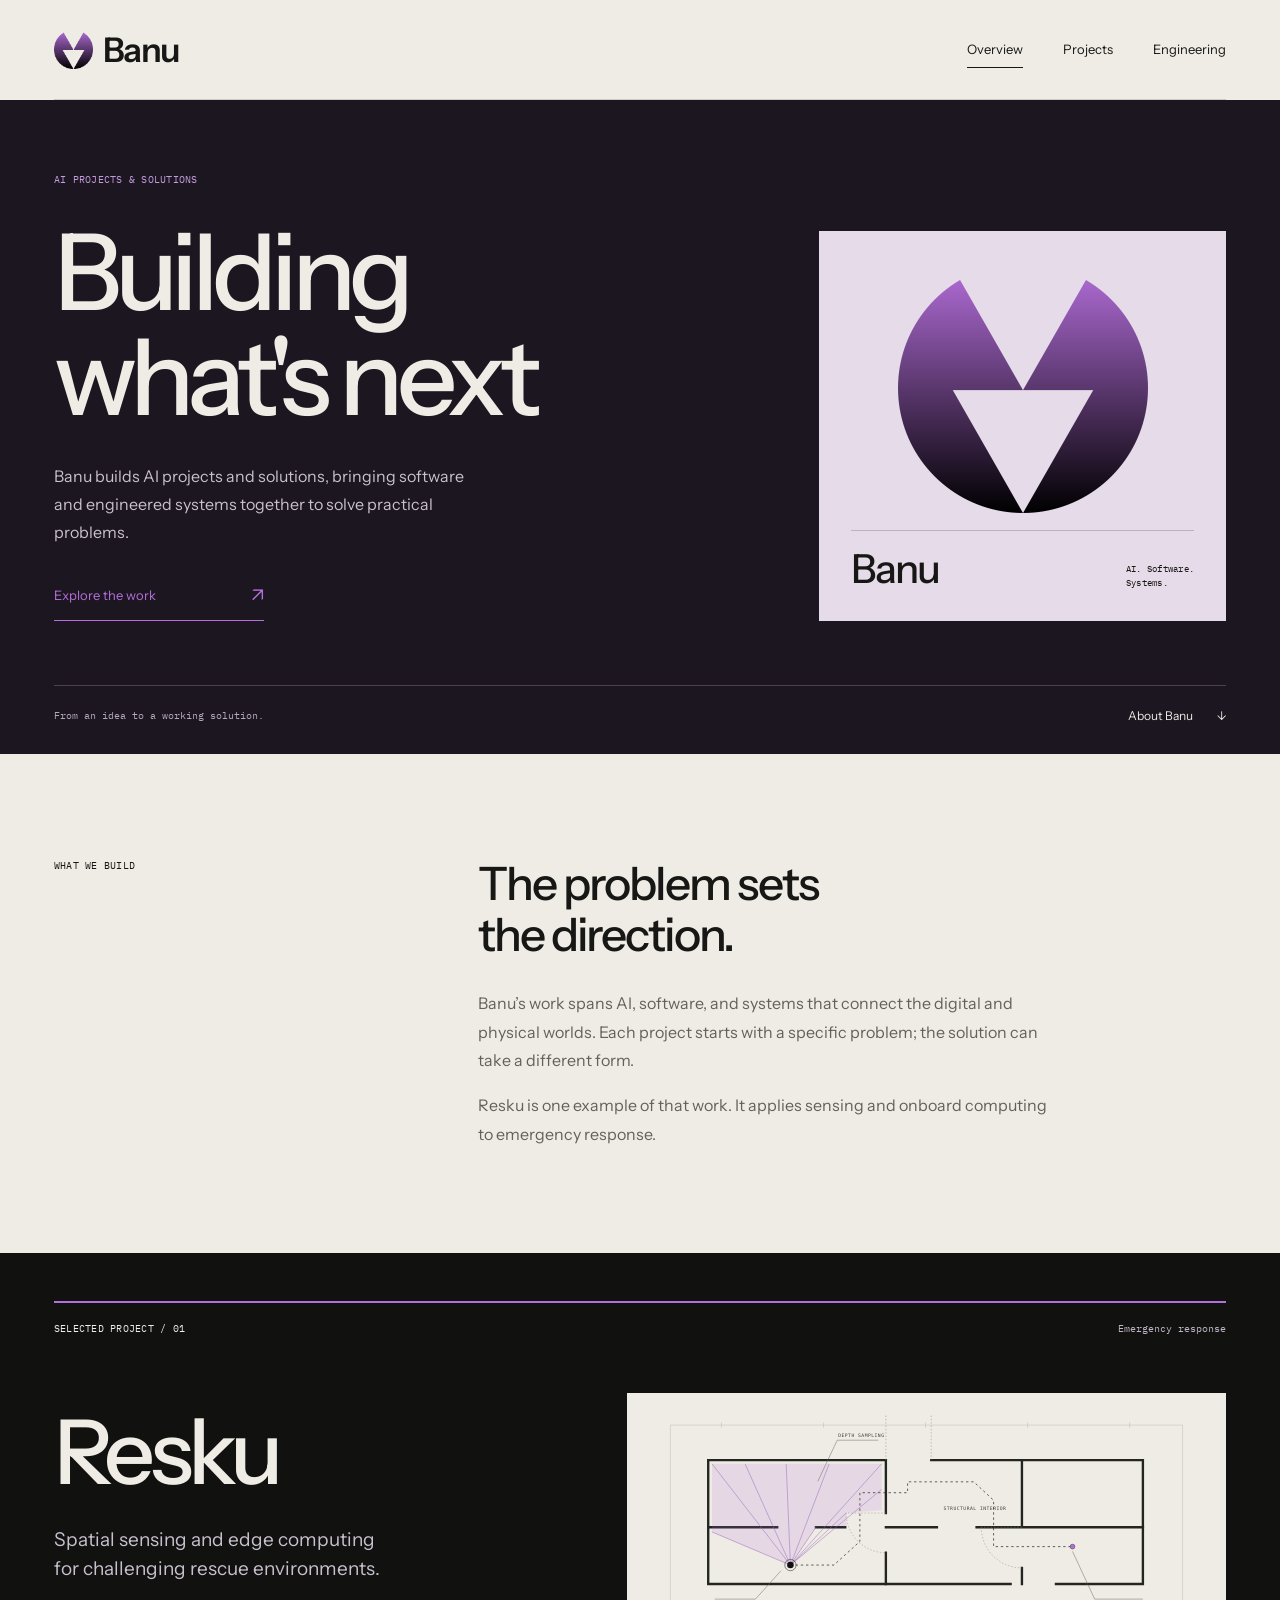
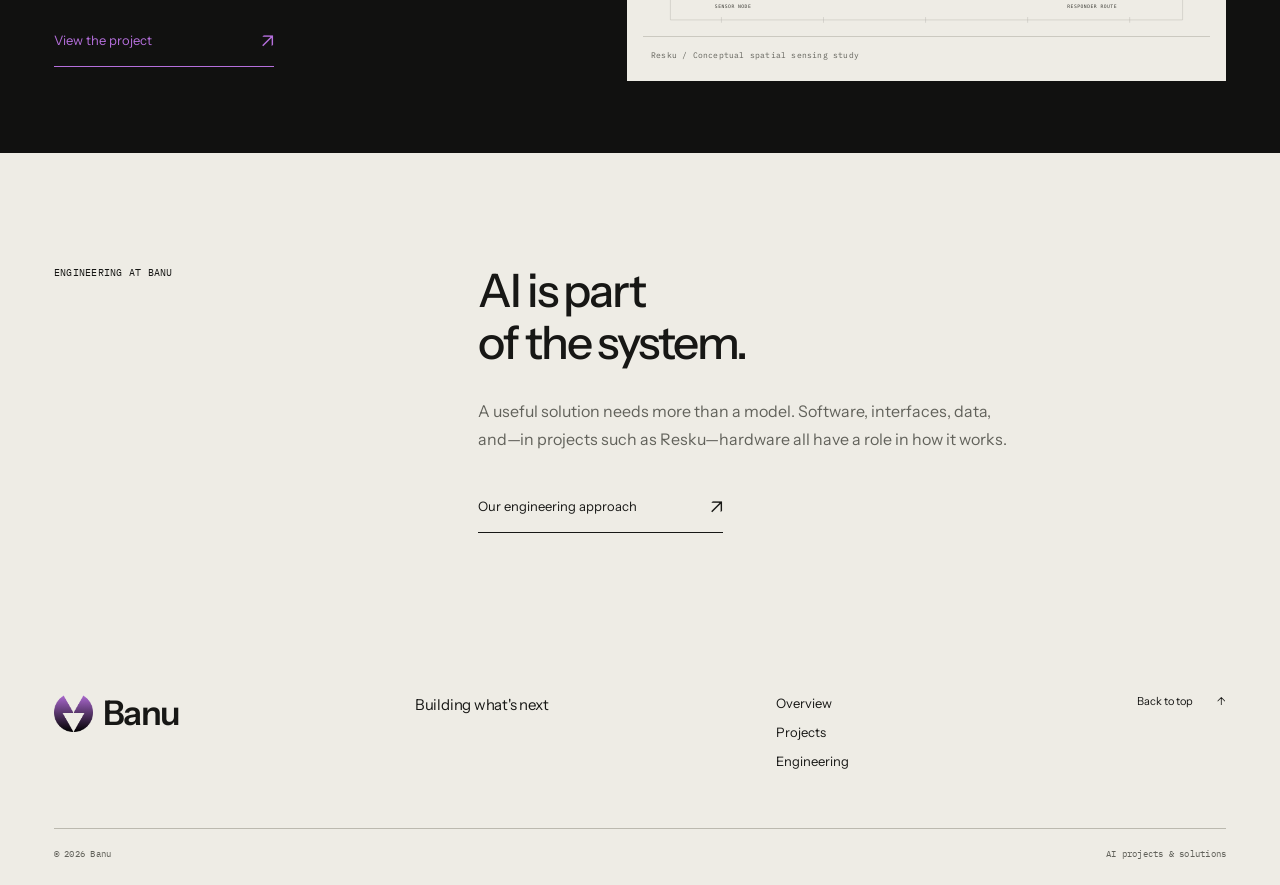
==== commit de4f7f73: "Reposition Banu around AI projects and update brand identity" ====
--- a/index.html
+++ b/index.html
@@ -4,9 +4,9 @@
   <meta charset="utf-8">
   <meta name="viewport" content="width=device-width, initial-scale=1">
   <meta name="theme-color" content="#eeece5">
-  <meta name="description" content="Sensor arrays and onboard computing for structural firefighting, rescue operations, and hazardous environments.">
-  <title>banû — Sensor hardware & edge software</title>
-  <link rel="icon" href="Images/banu-mark.png" type="image/png">
+  <meta name="description" content="Banu builds AI projects and solutions across software and engineered systems. Building what's next.">
+  <title>Banu — Building what's next</title>
+  <link rel="icon" href="Images/banu-icon.svg" type="image/svg+xml">
   <link rel="preconnect" href="https://fonts.googleapis.com">
   <link rel="preconnect" href="https://fonts.gstatic.com" crossorigin>
   <link href="https://fonts.googleapis.com/css2?family=IBM+Plex+Mono:wght@400;500&amp;family=Instrument+Sans:wght@400;500;600;700&amp;display=swap" rel="stylesheet">
@@ -15,50 +15,56 @@
 </head>
 <body>
   <a class="skip-link" href="#main">Skip to content</a>
-  <header class="site-header">
-    <a class="brand" href="index.html" aria-label="banû home"><span class="brand-mark" aria-hidden="true"></span><span class="wordmark">banû</span></a>
-    <button class="menu-toggle" aria-expanded="false" aria-controls="primary-nav"><span>Menu</span><i aria-hidden="true"></i></button>
-    <nav id="primary-nav" aria-label="Main navigation">
+  <div class="masthead">
+    <header class="site-header">
+      <a class="brand" href="index.html" aria-label="Banu home"><span class="brand-mark" aria-hidden="true"></span><span class="wordmark">Banu</span></a>
+      <button class="menu-toggle" aria-expanded="false" aria-controls="primary-nav"><span>Menu</span><i aria-hidden="true"></i></button>
+      <nav id="primary-nav" aria-label="Main navigation">
         <a href="index.html" aria-current="page">Overview</a>
-        <a href="innovations.html">Innovations</a>
+        <a href="innovations.html">Projects</a>
         <a href="engineering.html">Engineering</a>
-    </nav>
-  </header>
+      </nav>
+    </header>
+  </div>
   <main id="main">
-    <section class="home-intro page-margin">
-      <div class="intro-label"><p class="label">Sensor hardware &amp; edge software</p></div>
-      <h1>Sensing for<br>critical environments.</h1>
-      <div class="intro-copy"><p>We design sensor arrays and onboard computing systems for structural firefighting, rescue operations, and hazardous spaces.</p><a class="text-link" href="innovations.html">Our systems<span aria-hidden="true">↗</span></a></div>
+    <section class="company-hero">
+      <div class="hero-main">
+        <p class="label">AI projects &amp; solutions</p>
+        <h1>Building<br>what's next</h1>
+        <p class="company-introduction">Banu builds AI projects and solutions, bringing software and engineered systems together to solve practical problems.</p>
+        <a class="text-link" href="innovations.html">Explore the work<span aria-hidden="true">↗</span></a>
+      </div>
+      <figure class="identity-plate" aria-label="Banu identity: a purple-to-black mark on a light background">
+        <span class="identity-mark" aria-hidden="true"></span>
+        <figcaption><span>Banu</span><span>AI. Software.<br>Systems.</span></figcaption>
+      </figure>
+      <div class="hero-footnote"><span>From an idea to a working solution.</span><a href="#banu">About Banu <span aria-hidden="true">↓</span></a></div>
     </section>
-    <figure class="field-drawing page-margin">
-      <picture><source media="(max-width: 700px)" srcset="Images/sensing-plan-mobile.svg" width="600" height="480"><img src="Images/sensing-plan.svg" alt="Conceptual floor plan showing a sensor node, a LiDAR field of view, and a route through a building." width="1200" height="480"></picture>
-      <figcaption><span>Fig. 01 — Spatial sensing in a structural interior</span><span>Conceptual illustration / Not measured data</span></figcaption>
-    </figure>
-    <section class="context-section page-margin" id="mission">
-      <p class="label">The operating environment</p>
-      <div><h2>Smoke changes what<br>a responder can see.</h2><p>Spatial, thermal, and biometric information each describe a different part of the same operation. Bringing them together helps a team understand the environment and the people inside it.</p></div>
+    <section class="company-statement page-margin" id="banu">
+      <p class="label">What we build</p>
+      <div><h2>The problem sets<br>the direction.</h2><p>Banu’s work spans AI, software, and systems that connect the digital and physical worlds. Each project starts with a specific problem; the solution can take a different form.</p><p>Resku is one example of that work. It applies sensing and onboard computing to emergency response.</p></div>
     </section>
-    <section class="resku-feature dark-section">
-      <div class="feature-index"><span class="label">Our systems</span><span class="label">01 / Resku</span></div>
-      <div class="feature-name"><h2>Resku</h2><p>Integrated sensing for<br>emergency response.</p><a class="text-link" href="Products/resku.html">Read about Resku<span aria-hidden="true">↗</span></a></div>
-      <div class="feature-content"><p class="feature-summary">An architecture that connects the space, the conditions, and the responder.</p><dl class="feature-specs"><div><dt>Spatial</dt><dd>LiDAR mapping of structural interiors</dd></div><div><dt>Thermal</dt><dd>Another view of the environment</dd></div><div><dt>Human</dt><dd>Responder and exposure telemetry</dd></div></dl></div>
+    <section class="project-spotlight dark-section">
+      <div class="spotlight-heading"><p class="label">Selected project / 01</p><span>Emergency response</span></div>
+      <div class="spotlight-copy"><h2>Resku</h2><p>Spatial sensing and edge computing for challenging rescue environments.</p><a class="text-link" href="Products/resku.html">View the project<span aria-hidden="true">↗</span></a></div>
+      <figure class="spotlight-drawing"><picture><source media="(max-width: 700px)" srcset="Images/sensing-plan-mobile.svg" width="600" height="480"><img src="Images/sensing-plan.svg" alt="Conceptual floor plan illustrating Resku spatial sensing inside a building." width="1200" height="480"></picture><figcaption>Resku / Conceptual spatial sensing study</figcaption></figure>
     </section>
     <section class="engineering-note page-margin">
-      <p class="label">Engineering at banû</p><div><h2>Processing belongs<br>close to the sensor.</h2><p>Our work spans custom hardware, sensor fusion, FPGA-accelerated inference, and mesh networking. The architecture is designed for places where cloud and GPS connectivity may be unavailable.</p><a class="text-link" href="engineering.html">Inside the architecture<span aria-hidden="true">↗</span></a></div>
+      <p class="label">Engineering at Banu</p><div><h2>AI is part<br>of the system.</h2><p>A useful solution needs more than a model. Software, interfaces, data, and—in projects such as Resku—hardware all have a role in how it works.</p><a class="text-link" href="engineering.html">Our engineering approach<span aria-hidden="true">↗</span></a></div>
     </section>
   </main>
   <footer class="site-footer">
     <div class="footer-main">
-      <a class="brand" href="index.html" aria-label="banû home"><span class="brand-mark" aria-hidden="true"></span><span class="wordmark">banû</span></a>
-      <p>Sensor hardware.<br>Edge software.</p>
+      <a class="brand" href="index.html" aria-label="Banu home"><span class="brand-mark" aria-hidden="true"></span><span class="wordmark">Banu</span></a>
+      <p class="footer-motto">Building what's next</p>
       <nav aria-label="Footer navigation">
         <a href="index.html" aria-current="page">Overview</a>
-        <a href="innovations.html">Innovations</a>
+        <a href="innovations.html">Projects</a>
         <a href="engineering.html">Engineering</a>
       </nav>
       <a class="back-top" href="#main">Back to top <span aria-hidden="true">↑</span></a>
     </div>
-    <div class="footer-note"><span>© 2026 banû</span><span>Autonomous systems for critical environments</span></div>
+    <div class="footer-note"><span>© 2026 Banu</span><span>AI projects &amp; solutions</span></div>
   </footer>
 </body>
 </html>
--- a/style.css
+++ b/style.css
@@ -1,4 +1,4 @@
-/* banû — an engineering field journal. */
+/* Banu — typography, project illustrations, and a restrained purple identity. */
 :root  {
   --paper: #eeece5;
   --ink: #171715;
@@ -70,7 +70,7 @@
   margin-inline: var(--gutter);
 }
 
-.label, .small-note, figcaption, .flow-step, .technical-note, .footer-note, .feature-specs dt, .back-link  {
+.label, figcaption, .flow-step, .footer-note, .back-link  {
   font: 10px/1.6 var(--mono);
   letter-spacing: .025em;
 }
@@ -79,7 +79,7 @@
   text-transform: uppercase;
 }
 
-.small-note, .drawing-note  {
+.drawing-note  {
   color: var(--muted);
 }
 
@@ -211,151 +211,9 @@
   letter-spacing: -.045em;
 }
 
-.home-intro  {
-  padding-top: 64px;
-}
-
-.intro-label  {
-  display: flex;
-  align-items: center;
-  justify-content: space-between;
-  gap: 24px;
-}
-
-.home-intro h1  {
-  margin-top: 40px;
-}
-
-.intro-copy  {
-  width: 42%;
-  margin-left: 50%;
-  margin-top: 40px;
-  max-width: 500px;
-}
-
-.intro-copy p  {
-  font-size: 17px;
-  line-height: 1.6;
-  max-width: 470px;
-}
-
-.intro-copy .text-link  {
-  margin-top: 16px;
-  min-width: 164px;
-}
-
-.field-drawing  {
-  margin-top: 56px;
-}
-
-.field-drawing img  {
-  width: 100%;
-  border-block: 1px solid var(--rule);
-}
-
-.field-drawing figcaption  {
-  display: flex;
-  justify-content: space-between;
-  gap: 24px;
-  color: var(--muted);
-  padding-top: 14px;
-}
-
-.field-drawing figcaption span:last-child  {
-  font-size: 9px;
-}
-
-.context-section  {
-  display: grid;
-  grid-template-columns: 1fr 2fr;
-  gap: 50px;
-  padding-top: 112px;
-  padding-bottom: 112px;
-}
-
-.context-section h2  {
-  max-width: 700px;
-}
-
-.context-section p:not(.label)  {
-  margin-top: 32px;
-  max-width: 550px;
-  color: var(--muted);
-  font-size: 16px;
-  line-height: 1.8;
-}
-
 .dark-section  {
   background: var(--dark);
   color: var(--paper);
-}
-
-.resku-feature  {
-  padding: 64px var(--gutter) 96px;
-  display: grid;
-  grid-template-columns: 1fr 1fr;
-  gap: 64px 10%;
-}
-
-.feature-index  {
-  grid-column: 1/-1;
-  display: flex;
-  justify-content: space-between;
-  border-top: 2px solid var(--accent);
-  padding-top: 18px;
-}
-
-.feature-index .label  {
-  color: #c2bdb3;
-}
-
-.feature-name h2  {
-  font-size: clamp(80px, 9vw, 150px);
-  letter-spacing: -.07em;
-  line-height: 1;
-}
-
-.feature-name p  {
-  font-size: 19px;
-  line-height: 1.45;
-  margin-top: 24px;
-}
-
-.feature-name .text-link  {
-  margin-top: 40px;
-  color: var(--accent);
-  min-width: 220px;
-}
-
-.feature-content  {
-  padding-top: 10px;
-}
-
-.feature-summary  {
-  font-size: 25px;
-  line-height: 1.4;
-  letter-spacing: -.025em;
-  max-width: 415px;
-}
-
-.feature-specs  {
-  margin-top: 40px;
-}
-
-.feature-specs>div  {
-  display: grid;
-  grid-template-columns: 80px 1fr;
-  gap: 20px;
-  border-top: 1px solid #45443e;
-  padding: 20px 0;
-}
-
-.feature-specs dt  {
-  color: #b5aea3;
-}
-
-.feature-specs dd  {
-  font-size: 13px;
 }
 
 .engineering-note  {
@@ -434,7 +292,6 @@
   font-size: 9px;
 }
 
-/* Innovations: a product entry, followed by its design requirements. */
 .page-title  {
   padding-top: 64px;
   padding-bottom: 64px;
@@ -511,42 +368,6 @@
   margin-top: 14px;
 }
 
-.design-principles  {
-  border-top: 1px solid var(--rule);
-  display: grid;
-  grid-template-columns: 1fr 2fr;
-  gap: 50px;
-  padding-block: 80px 112px;
-}
-
-.principles-content h2  {
-  margin-bottom: 40px;
-}
-
-.editorial-list>div  {
-  display: grid;
-  grid-template-columns: 1fr 1.4fr;
-  gap: 40px;
-  border-top: 1px solid var(--rule);
-  padding: 24px 0;
-}
-
-.editorial-list dt  {
-  font-size: 16px;
-}
-
-.editorial-list dd  {
-  color: var(--muted);
-  font-size: 14px;
-  line-height: 1.8;
-}
-
-.principles-content .text-link  {
-  margin-top: 24px;
-  min-width: 240px;
-}
-
-/* An actual explanatory diagram, with no simulated telemetry. */
 .architecture-section  {
   padding-bottom: 64px;
 }
@@ -641,13 +462,6 @@
   color: var(--muted);
 }
 
-.technical-note  {
-  display: block;
-  margin-top: 32px;
-  font-size: 9px;
-  color: var(--muted);
-}
-
 .related-system  {
   display: flex;
   gap: 40px;
@@ -661,7 +475,6 @@
   min-width: 260px;
 }
 
-/* Resku uses the same language, reversed onto black. */
 .product-page  {
   background: var(--dark);
   color: var(--paper);
@@ -832,7 +645,7 @@
     max-width: 1650px;
     margin-inline: auto;
   }
-  .resku-feature, .resku-details, .site-footer  {
+  .resku-details, .site-footer  {
     padding-inline: max(var(--gutter), calc((100% - 1650px)/2));
   }
 }
@@ -926,14 +739,8 @@
     background: currentColor;
     transform: rotate(90deg) translateX(-1px);
   }
-  .home-intro  {
-    padding-top: 40px;
-  }
-  .label, .small-note  {
+  .label  {
     font-size: 9px;
-  }
-  .intro-label>.small-note  {
-    display: none;
   }
   h1  {
     font-size: clamp(38px, 8.3vw, 58px);
@@ -943,87 +750,14 @@
   h2  {
     font-size: clamp(30px, 6.3vw, 42px);
   }
-  .home-intro h1  {
-    margin-top: 32px;
-  }
-  .intro-copy  {
-    width: auto;
-    margin-left: 18%;
-    margin-top: 32px;
-  }
-  .intro-copy p  {
-    font-size: 14px;
-    line-height: 1.7;
-  }
-  .intro-copy .text-link  {
-    font-size: 12px;
-    margin-top: 12px;
-  }
-  .field-drawing  {
-    margin-top: 40px;
-  }
-  .field-drawing img  {
-    min-height: 210px;
-    width: 100%;
-    object-fit: cover;
-    object-position: 33% center;
-  }
-  .field-drawing figcaption  {
-    flex-direction: column;
-    gap: 5px;
-    font-size: 8px;
-  }
-  .field-drawing figcaption span:last-child  {
-    font-size: 7px;
-  }
-  .context-section, .engineering-note  {
+  .engineering-note  {
     grid-template-columns: 1fr;
     gap: 32px;
     padding-block: 64px;
   }
-  .context-section p:not(.label), .engineering-note p:not(.label)  {
+  .engineering-note p:not(.label)  {
     font-size: 14px;
     margin-top: 24px;
-  }
-  .resku-feature  {
-    padding: 40px var(--gutter) 56px;
-    grid-template-columns: 1fr;
-    gap: 40px;
-  }
-  .feature-index  {
-    grid-column: 1;
-  }
-  .feature-name h2  {
-    font-size: 90px;
-  }
-  .feature-name p  {
-    font-size: 18px;
-    margin-top: 16px;
-  }
-  .feature-name .text-link  {
-    margin-top: 24px;
-    font-size: 12px;
-  }
-  .feature-content  {
-    padding: 0;
-  }
-  .feature-summary  {
-    font-size: 22px;
-    max-width: 320px;
-  }
-  .feature-specs  {
-    margin-top: 32px;
-  }
-  .feature-specs>div  {
-    grid-template-columns: 60px 1fr;
-    gap: 16px;
-    padding: 18px 0;
-  }
-  .feature-specs dt  {
-    font-size: 9px;
-  }
-  .feature-specs dd  {
-    font-size: 12px;
   }
   .engineering-note .text-link  {
     margin-top: 24px;
@@ -1104,25 +838,6 @@
   .entry-drawing figcaption  {
     font-size: 8px;
   }
-  .design-principles  {
-    grid-template-columns: 1fr;
-    gap: 32px;
-    padding-block: 48px 64px;
-  }
-  .principles-content h2  {
-    margin-bottom: 32px;
-  }
-  .editorial-list>div  {
-    grid-template-columns: 1fr;
-    gap: 12px;
-    padding: 24px 0;
-  }
-  .editorial-list dt  {
-    font-size: 18px;
-  }
-  .editorial-list dd  {
-    font-size: 14px;
-  }
   .architecture-section  {
     padding-bottom: 48px;
   }
@@ -1176,10 +891,6 @@
   .essay-copy p  {
     font-size: 14px;
     margin-bottom: 18px;
-  }
-  .technical-note  {
-    margin-top: 24px;
-    font-size: 8px;
   }
   .related-system  {
     display: block;
@@ -1266,14 +977,8 @@
 }
 
 @media (max-width: 360px)  {
-  .home-intro h1  {
-    font-size: 34px;
-  }
   .page-title h1  {
     font-size: 34px;
-  }
-  .feature-summary  {
-    font-size: 20px;
   }
 }
 
@@ -1285,3 +990,444 @@
     transition: none !important;
   }
 }
+
+.masthead  {
+  background: var(--paper);
+  color: var(--ink);
+}
+
+.brand  {
+  background-color: var(--paper);
+  color: var(--ink);
+}
+
+.wordmark  {
+  letter-spacing: -.045em;
+}
+
+.product-page .site-header  {
+  border-color: var(--rule);
+}
+
+.site-footer  {
+  background: var(--paper);
+}
+
+.footer-main .footer-motto  {
+  color: var(--ink);
+  font-size: 15px;
+  letter-spacing: -.015em;
+}
+
+.company-hero  {
+  padding: 72px var(--gutter) 28px;
+  background: #1b1620;
+  color: var(--paper);
+  display: grid;
+  grid-template-columns: 1.65fr 1fr;
+  gap: 64px 8%;
+}
+
+.hero-main  {
+  min-width: 0;
+}
+
+.hero-main>.label  {
+  color: #c59cdb;
+}
+
+.hero-main h1  {
+  margin-top: 32px;
+  font-size: clamp(60px, 8.3vw, 126px);
+  letter-spacing: -.06em;
+  line-height: .99;
+}
+
+.company-introduction  {
+  max-width: 440px;
+  margin-top: 32px;
+  font-size: 16px;
+  line-height: 1.75;
+  color: #c9c0ce;
+}
+
+.hero-main .text-link  {
+  margin-top: 24px;
+  min-width: 210px;
+  color: var(--accent);
+}
+
+.identity-plate  {
+  background: #e6dce9;
+  color: var(--ink);
+  align-self: end;
+  min-height: 390px;
+  padding: 32px;
+  display: flex;
+  flex-direction: column;
+  align-items: center;
+  justify-content: space-between;
+}
+
+.identity-mark  {
+  display: block;
+  width: min(100%, 250px);
+  height: 250px;
+  background: linear-gradient(180deg, #b56fdc 0%, #000 100%);
+  mask: url('Images/banu-mark.png') center/contain no-repeat;
+  -webkit-mask: url('Images/banu-mark.png') center/contain no-repeat;
+}
+
+.identity-plate figcaption  {
+  display: flex;
+  justify-content: space-between;
+  align-items: end;
+  width: 100%;
+  border-top: 1px solid #bfb1c5;
+  padding-top: 18px;
+  gap: 20px;
+}
+
+.identity-plate figcaption>span:first-child  {
+  font: 500 40px/1 var(--sans);
+  letter-spacing: -.05em;
+}
+
+.identity-plate figcaption>span:last-child  {
+  font: 9px/1.5 var(--mono);
+}
+
+.hero-footnote  {
+  grid-column: 1/-1;
+  display: flex;
+  align-items: center;
+  justify-content: space-between;
+  gap: 24px;
+  border-top: 1px solid #4d4055;
+  padding-top: 20px;
+}
+
+.hero-footnote>span  {
+  color: #b4a8bd;
+  font: 10px/1.6 var(--mono);
+}
+
+.hero-footnote>a  {
+  font-size: 12px;
+  display: flex;
+  align-items: center;
+  gap: 24px;
+}
+
+.hero-footnote>a:hover  {
+  color: var(--accent);
+}
+
+.company-statement, .portfolio-context  {
+  display: grid;
+  grid-template-columns: 1fr 2fr;
+  gap: 50px;
+  padding-block: 104px;
+}
+
+.company-statement h2, .portfolio-context h2  {
+  max-width: 700px;
+}
+
+.company-statement p:not(.label), .portfolio-context p:not(.label)  {
+  margin-top: 28px;
+  max-width: 570px;
+  font-size: 16px;
+  line-height: 1.8;
+  color: var(--muted);
+}
+
+.company-statement p+p:not(.label)  {
+  margin-top: 16px;
+}
+
+.project-spotlight  {
+  padding: 48px var(--gutter) 72px;
+  display: grid;
+  grid-template-columns: 1fr 1.25fr;
+  gap: 56px 8%;
+}
+
+.spotlight-heading  {
+  grid-column: 1/-1;
+  display: flex;
+  align-items: center;
+  justify-content: space-between;
+  gap: 24px;
+  border-top: 2px solid var(--accent);
+  padding-top: 18px;
+}
+
+.spotlight-heading>span  {
+  font: 10px/1.6 var(--mono);
+  color: #bfb6c5;
+}
+
+.spotlight-copy  {
+  align-self: center;
+}
+
+.spotlight-copy h2  {
+  font-size: clamp(70px, 7vw, 115px);
+  letter-spacing: -.06em;
+  line-height: 1;
+}
+
+.spotlight-copy p  {
+  max-width: 330px;
+  font-size: 19px;
+  line-height: 1.55;
+  margin-top: 28px;
+  color: #c9c0ce;
+}
+
+.spotlight-copy .text-link  {
+  color: var(--accent);
+  margin-top: 32px;
+  min-width: 220px;
+}
+
+.spotlight-drawing  {
+  background: var(--paper);
+  color: var(--ink);
+  align-self: center;
+  padding: 16px;
+}
+
+.spotlight-drawing img  {
+  width: 100%;
+}
+
+.spotlight-drawing figcaption  {
+  color: var(--muted);
+  padding: 12px 8px 4px;
+  border-top: 1px solid var(--rule);
+  font-size: 8px;
+}
+
+.project-discipline  {
+  display: block;
+  margin-top: 24px;
+  font: 9px/1.8 var(--mono);
+  color: var(--muted);
+}
+
+.portfolio-context  {
+  border-top: 1px solid var(--rule);
+}
+
+.portfolio-context .text-link  {
+  margin-top: 24px;
+}
+
+.engineering-example  {
+  padding-top: 8px;
+  padding-bottom: 72px;
+}
+
+.example-intro  {
+  display: grid;
+  grid-template-columns: 1fr 1.5fr 1.5fr;
+  gap: 50px;
+  padding-block: 48px;
+  border-top: 1px solid var(--ink);
+}
+
+.example-intro h2  {
+  font-size: clamp(30px, 3vw, 48px);
+}
+
+.example-intro>p:not(.label)  {
+  max-width: 400px;
+  color: var(--muted);
+  font-size: 15px;
+  line-height: 1.8;
+}
+
+.essay-copy .text-link  {
+  font-size: 12px;
+}
+
+@media (min-width: 1800px)  {
+  .company-hero, .project-spotlight  {
+    padding-inline: max(var(--gutter), calc((100% - 1650px)/2));
+  }
+}
+
+@media (max-width: 1000px)  {
+  .company-hero  {
+    gap: 48px 5%;
+  }
+  .identity-plate  {
+    padding: 24px;
+    min-height: 330px;
+  }
+  .identity-mark  {
+    height: 210px;
+  }
+  .identity-plate figcaption>span:first-child  {
+    font-size: 32px;
+  }
+  .identity-plate figcaption>span:last-child  {
+    font-size: 8px;
+  }
+  .company-introduction  {
+    font-size: 14px;
+  }
+  .example-intro  {
+    grid-template-columns: .65fr 1.2fr 1.4fr;
+    gap: 30px;
+  }
+}
+
+@media (max-width: 700px)  {
+  .company-hero  {
+    grid-template-columns: 1fr;
+    padding-top: 40px;
+    gap: 40px;
+  }
+  .hero-main h1  {
+    font-size: clamp(58px, 13.5vw, 90px);
+    margin-top: 24px;
+  }
+  .company-introduction  {
+    font-size: 14px;
+    margin-top: 28px;
+    max-width: 400px;
+  }
+  .hero-main .text-link  {
+    font-size: 12px;
+    margin-top: 20px;
+    min-width: 200px;
+  }
+  .identity-plate  {
+    display: grid;
+    grid-template-columns: 1fr 1fr;
+    gap: 24px;
+    min-height: 0;
+    padding: 22px;
+  }
+  .identity-mark  {
+    width: 100%;
+    height: 130px;
+  }
+  .identity-plate figcaption  {
+    flex-direction: column;
+    align-items: start;
+    justify-content: center;
+    border-top: 0;
+    border-left: 1px solid #bfb1c5;
+    padding: 8px 0 8px 20px;
+    gap: 14px;
+  }
+  .identity-plate figcaption>span:first-child  {
+    font-size: 34px;
+  }
+  .identity-plate figcaption>span:last-child  {
+    font-size: 9px;
+  }
+  .hero-footnote  {
+    gap: 20px;
+    align-items: start;
+  }
+  .hero-footnote>span  {
+    font-size: 8px;
+    max-width: 160px;
+  }
+  .hero-footnote>a  {
+    font-size: 10px;
+    gap: 12px;
+    flex-shrink: 0;
+  }
+  .company-statement, .portfolio-context  {
+    grid-template-columns: 1fr;
+    gap: 32px;
+    padding-block: 64px;
+  }
+  .company-statement p:not(.label), .portfolio-context p:not(.label)  {
+    font-size: 14px;
+    margin-top: 24px;
+  }
+  .company-statement p+p:not(.label)  {
+    margin-top: 16px;
+  }
+  .project-spotlight  {
+    grid-template-columns: 1fr;
+    padding-block: 40px 56px;
+    gap: 32px;
+  }
+  .spotlight-heading  {
+    gap: 16px;
+    align-items: start;
+  }
+  .spotlight-heading .label  {
+    font-size: 8px;
+  }
+  .spotlight-heading>span  {
+    font-size: 8px;
+  }
+  .spotlight-copy h2  {
+    font-size: 80px;
+  }
+  .spotlight-copy p  {
+    font-size: 17px;
+    margin-top: 20px;
+  }
+  .spotlight-copy .text-link  {
+    margin-top: 24px;
+    font-size: 12px;
+  }
+  .spotlight-drawing  {
+    padding: 10px;
+  }
+  .spotlight-drawing figcaption  {
+    font-size: 7px;
+    padding-inline: 4px;
+  }
+  .project-discipline  {
+    font-size: 8px;
+    margin-top: 20px;
+  }
+  .example-intro  {
+    grid-template-columns: 1fr;
+    gap: 24px;
+    padding-block: 40px;
+  }
+  .example-intro h2  {
+    font-size: 34px;
+  }
+  .example-intro>p:not(.label)  {
+    font-size: 14px;
+  }
+  .engineering-example  {
+    padding-bottom: 48px;
+  }
+  .footer-main .footer-motto  {
+    font-size: 12px;
+    max-width: 150px;
+  }
+}
+
+@media (max-width: 360px)  {
+  .hero-main h1  {
+    font-size: 53px;
+  }
+  .identity-plate  {
+    gap: 16px;
+    padding: 18px;
+  }
+  .identity-mark  {
+    height: 110px;
+  }
+  .identity-plate figcaption  {
+    padding-left: 16px;
+  }
+  .identity-plate figcaption>span:first-child  {
+    font-size: 30px;
+  }
+}
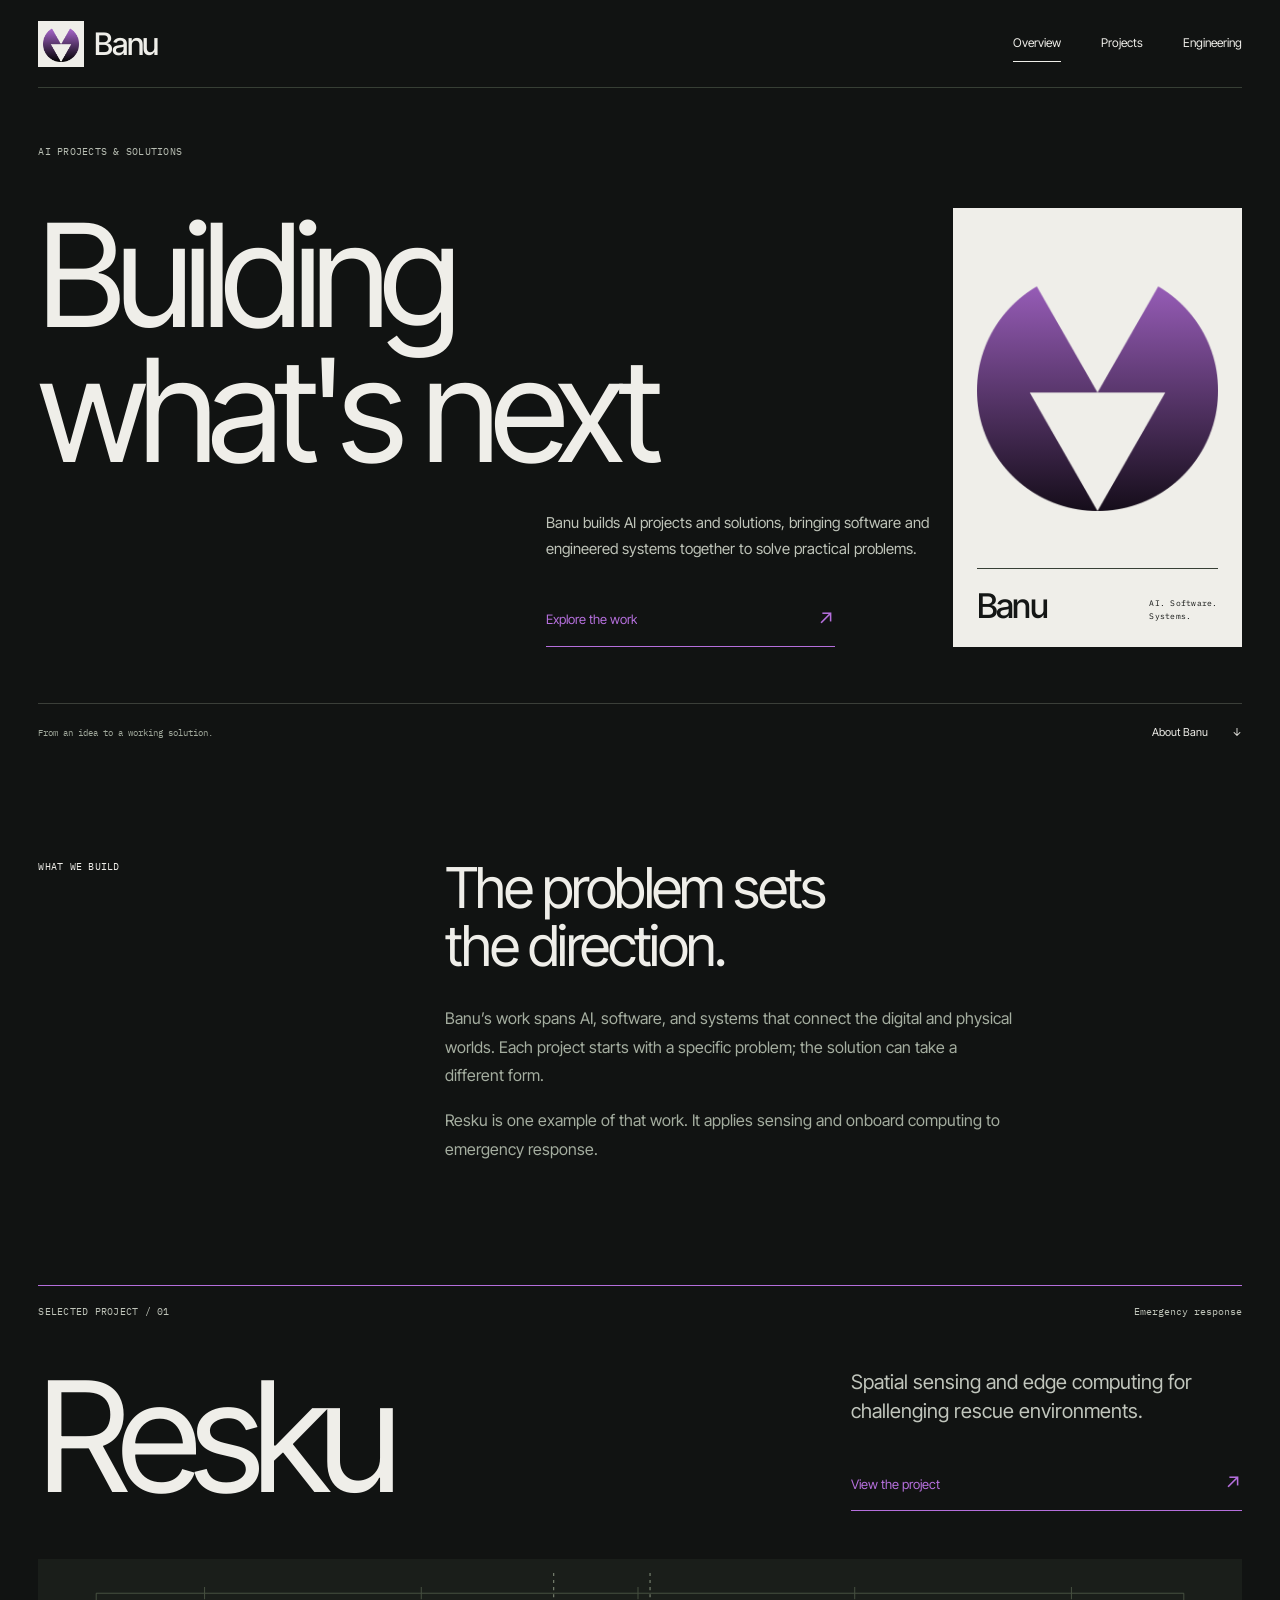
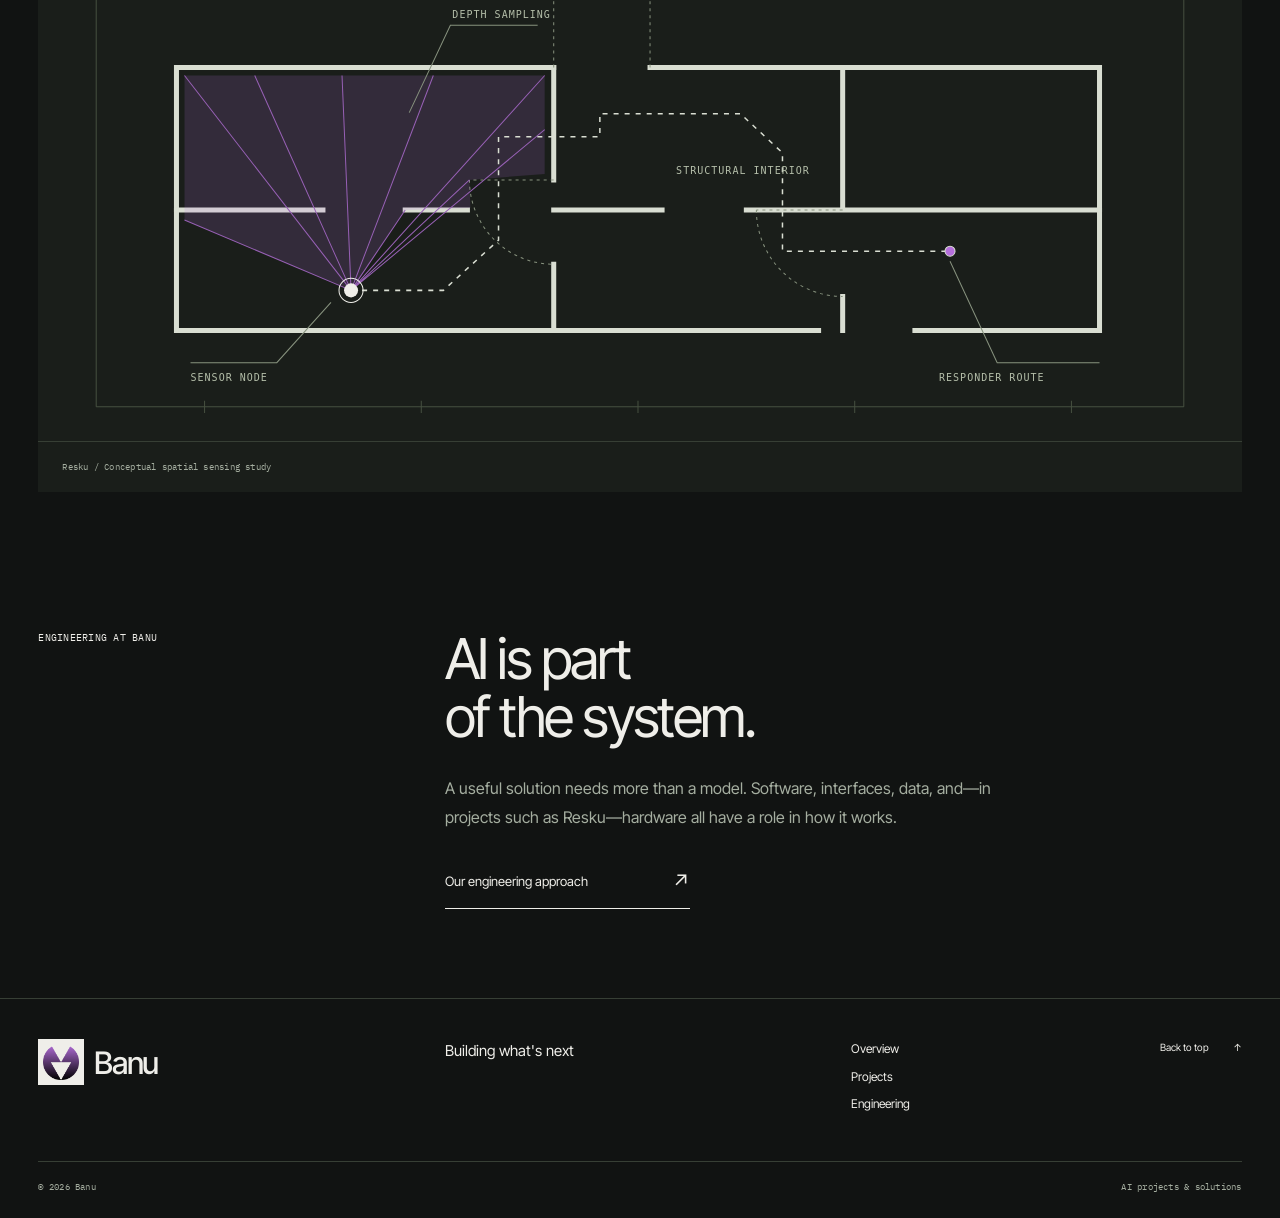
==== commit 0cad73ed: "Add cinematic dark design and accessible text motion" ====
--- a/index.html
+++ b/index.html
@@ -3,21 +3,21 @@
 <head>
   <meta charset="utf-8">
   <meta name="viewport" content="width=device-width, initial-scale=1">
-  <meta name="theme-color" content="#eeece5">
+  <meta name="theme-color" content="#111312">
   <meta name="description" content="Banu builds AI projects and solutions across software and engineered systems. Building what's next.">
   <title>Banu — Building what's next</title>
   <link rel="icon" href="Images/banu-icon.svg" type="image/svg+xml">
   <link rel="preconnect" href="https://fonts.googleapis.com">
   <link rel="preconnect" href="https://fonts.gstatic.com" crossorigin>
-  <link href="https://fonts.googleapis.com/css2?family=IBM+Plex+Mono:wght@400;500&amp;family=Instrument+Sans:wght@400;500;600;700&amp;display=swap" rel="stylesheet">
+  <link href="https://fonts.googleapis.com/css2?family=IBM+Plex+Mono:wght@400;500&amp;family=Inter+Tight:wght@400..600&amp;display=swap" rel="stylesheet">
   <link rel="stylesheet" href="style.css">
   <script src="script.js" defer></script>
 </head>
 <body>
   <a class="skip-link" href="#main">Skip to content</a>
   <div class="masthead">
-    <header class="site-header">
-      <a class="brand" href="index.html" aria-label="Banu home"><span class="brand-mark" aria-hidden="true"></span><span class="wordmark">Banu</span></a>
+    <header class="site-header architectural-grid">
+      <a class="brand" href="index.html" aria-label="Banu home"><span class="brand-mark-frame" aria-hidden="true"><span class="brand-mark"></span></span><span class="wordmark">Banu</span></a>
       <button class="menu-toggle" aria-expanded="false" aria-controls="primary-nav"><span>Menu</span><i aria-hidden="true"></i></button>
       <nav id="primary-nav" aria-label="Main navigation">
         <a href="index.html" aria-current="page">Overview</a>
@@ -27,7 +27,7 @@
     </header>
   </div>
   <main id="main">
-    <section class="company-hero">
+    <section class="company-hero architectural-grid">
       <div class="hero-main">
         <p class="label">AI projects &amp; solutions</p>
         <h1>Building<br>what's next</h1>
@@ -40,22 +40,22 @@
       </figure>
       <div class="hero-footnote"><span>From an idea to a working solution.</span><a href="#banu">About Banu <span aria-hidden="true">↓</span></a></div>
     </section>
-    <section class="company-statement page-margin" id="banu">
+    <section class="company-statement page-margin architectural-grid" id="banu">
       <p class="label">What we build</p>
       <div><h2>The problem sets<br>the direction.</h2><p>Banu’s work spans AI, software, and systems that connect the digital and physical worlds. Each project starts with a specific problem; the solution can take a different form.</p><p>Resku is one example of that work. It applies sensing and onboard computing to emergency response.</p></div>
     </section>
-    <section class="project-spotlight dark-section">
+    <section class="project-spotlight dark-section architectural-grid">
       <div class="spotlight-heading"><p class="label">Selected project / 01</p><span>Emergency response</span></div>
       <div class="spotlight-copy"><h2>Resku</h2><p>Spatial sensing and edge computing for challenging rescue environments.</p><a class="text-link" href="Products/resku.html">View the project<span aria-hidden="true">↗</span></a></div>
-      <figure class="spotlight-drawing"><picture><source media="(max-width: 700px)" srcset="Images/sensing-plan-mobile.svg" width="600" height="480"><img src="Images/sensing-plan.svg" alt="Conceptual floor plan illustrating Resku spatial sensing inside a building." width="1200" height="480"></picture><figcaption>Resku / Conceptual spatial sensing study</figcaption></figure>
+      <figure class="spotlight-drawing"><picture><source media="(max-width: 700px)" srcset="Images/sensing-plan-mobile-dark.svg" width="600" height="480"><img src="Images/sensing-plan-dark.svg" alt="Conceptual floor plan illustrating Resku spatial sensing inside a building." width="1200" height="480"></picture><figcaption>Resku / Conceptual spatial sensing study</figcaption></figure>
     </section>
-    <section class="engineering-note page-margin">
+    <section class="engineering-note page-margin architectural-grid">
       <p class="label">Engineering at Banu</p><div><h2>AI is part<br>of the system.</h2><p>A useful solution needs more than a model. Software, interfaces, data, and—in projects such as Resku—hardware all have a role in how it works.</p><a class="text-link" href="engineering.html">Our engineering approach<span aria-hidden="true">↗</span></a></div>
     </section>
   </main>
   <footer class="site-footer">
-    <div class="footer-main">
-      <a class="brand" href="index.html" aria-label="Banu home"><span class="brand-mark" aria-hidden="true"></span><span class="wordmark">Banu</span></a>
+    <div class="footer-main architectural-grid">
+      <a class="brand" href="index.html" aria-label="Banu home"><span class="brand-mark-frame" aria-hidden="true"><span class="brand-mark"></span></span><span class="wordmark">Banu</span></a>
       <p class="footer-motto">Building what's next</p>
       <nav aria-label="Footer navigation">
         <a href="index.html" aria-current="page">Overview</a>
--- a/style.css
+++ b/style.css
@@ -1,737 +1,1078 @@
-/* Banu — typography, project illustrations, and a restrained purple identity. */
-:root  {
-  --paper: #eeece5;
-  --ink: #171715;
-  --muted: #62625b;
-  --rule: #cbc9c0;
+/* Banu — local cinematic study. A shared twelve-column grid, not a card system. */
+:root   {
+  --paper: #efeee9;
+  --surface: #111312;
+  --surface-soft: #1a1e1a;
+  --text: #efeee9;
+  --ink: #141615;
+  --dark: #111312;
+  --muted: #a5aea0;
+  --rule: #373f35;
+  --dark-rule: #3b3f39;
   --accent: #b56fdc;
-  --dark: #111110;
-  --sans: 'Instrument Sans', Arial, sans-serif;
+  --sans: 'Inter Tight', 'Helvetica Neue', Arial, sans-serif;
   --mono: 'IBM Plex Mono', monospace;
-  --gutter: clamp(24px, 4.2vw, 80px);
-  --space: 8px;
-}
-
-*  {
+  --gutter: clamp(20px, 3vw, 56px);
+  --gap: clamp(12px, 1.25vw, 24px);
+  --section-space: clamp(72px, 7vw, 112px);
+  --ease: cubic-bezier(.22, .68, .2, 1);
+}
+
+*   {
   box-sizing: border-box;
 }
 
-html  {
+html   {
+  color-scheme: dark;
   scroll-behavior: smooth;
-  scroll-padding-top: 24px;
-}
-
-body  {
+  scroll-padding-top: 112px;
+}
+
+body   {
   margin: 0;
-  background: var(--paper);
-  color: var(--ink);
+  color: var(--text);
+  background: var(--surface);
   font: 16px/1.6 var(--sans);
 }
 
-body.menu-open  {
+body.menu-open   {
   overflow: hidden;
 }
 
-h1, h2, h3, p, figure, dl, dd  {
+h1, h2, h3, p, dl, dd, figure   {
   margin: 0;
 }
 
-h1, h2, h3  {
-  font-weight: 500;
-}
-
-a  {
+h1, h2, h3   {
+  font-weight: 400;
+}
+
+a   {
   color: inherit;
   text-decoration: none;
 }
 
-button  {
+button   {
   font: inherit;
   cursor: pointer;
 }
 
-img  {
+img   {
   display: block;
-  max-width: 100%;
+  width: 100%;
   height: auto;
 }
 
-::selection  {
+picture   {
+  display: block;
+}
+
+::selection   {
   background: var(--accent);
   color: #111;
 }
 
-a:focus-visible, button:focus-visible  {
-  outline: 2px solid #805195;
+a:focus-visible, button:focus-visible   {
+  outline: 2px solid var(--accent);
   outline-offset: 6px;
 }
 
-.page-margin  {
+h1   {
+  font-size: clamp(64px, 9.2vw, 150px);
+  line-height: .97;
+  letter-spacing: -.055em;
+}
+
+h2   {
+  font-size: clamp(38px, 4.4vw, 72px);
+  line-height: 1.035;
+  letter-spacing: -.045em;
+}
+
+.architectural-grid   {
+  display: grid;
+  grid-template-columns: repeat(12, minmax(0, 1fr));
+  column-gap: var(--gap);
+}
+
+.page-margin   {
   margin-inline: var(--gutter);
 }
 
-.label, figcaption, .flow-step, .footer-note, .back-link  {
-  font: 10px/1.6 var(--mono);
+.label, figcaption, .flow-step, .footer-note, .project-discipline, .back-link   {
+  font-family: var(--mono);
+  font-size: 10px;
+  font-weight: 400;
+  line-height: 1.6;
   letter-spacing: .025em;
 }
 
-.label  {
+.label   {
   text-transform: uppercase;
 }
 
-.drawing-note  {
-  color: var(--muted);
-}
-
-.skip-link  {
+.skip-link   {
   position: fixed;
   z-index: 100;
-  left: 24px;
   top: -100px;
-  padding: 12px 20px;
-  background: var(--ink);
-  color: var(--paper);
-}
-
-.skip-link:focus  {
-  top: 16px;
-}
-
-.site-header  {
-  min-height: 100px;
+  left: var(--gutter);
+  padding: 12px 18px;
+  background: var(--accent);
+  color: var(--ink);
+}
+
+.skip-link:focus   {
+  top: 12px;
+}
+
+/* The sticky dark masthead keeps the logo on its own light ground. */
+.masthead   {
+  position: sticky;
+  top: 0;
+  z-index: 50;
+  background: var(--surface);
+  color: var(--text);
+}
+
+.site-header   {
+  min-height: 88px;
   margin-inline: var(--gutter);
-  display: flex;
   align-items: center;
-  justify-content: space-between;
   border-bottom: 1px solid var(--rule);
-  gap: 32px;
-  position: relative;
-  z-index: 30;
-}
-
-.brand  {
+}
+
+.brand   {
+  grid-column: 1/4;
   display: inline-flex;
+  gap: 10px;
   align-items: center;
-  gap: 10px;
-  flex-shrink: 0;
-}
-
-.brand-mark  {
+  justify-self: start;
+  background: transparent;
+  color: var(--text);
+}
+
+.brand-mark, .identity-mark   {
   display: block;
-  width: 39px;
-  height: 39px;
-  background: linear-gradient(180deg, #b56fdc 0%, #000 100%);
+  background: linear-gradient(180deg, #b56fdc, #000);
   mask: url('Images/banu-mark.png') center/contain no-repeat;
   -webkit-mask: url('Images/banu-mark.png') center/contain no-repeat;
 }
 
-.wordmark  {
-  font-size: 34px;
-  font-weight: 600;
-  letter-spacing: -.065em;
+.brand-mark   {
+  width: 36px;
+  height: 36px;
+  flex-shrink: 0;
+}
+
+.wordmark   {
+  font-size: 31px;
   line-height: 1;
-}
-
-.site-header nav  {
+  font-weight: 500;
+  letter-spacing: -.045em;
+}
+
+.site-header nav   {
+  grid-column: 8/-1;
   display: flex;
+  justify-content: end;
   gap: 40px;
-  align-items: center;
-}
-
-.site-header nav a  {
-  font-size: 13px;
+}
+
+.site-header nav a   {
+  font-size: 12px;
+  border-bottom: 1px solid transparent;
   padding: 8px 0;
-  border-bottom: 1px solid transparent;
-}
-
-.site-header nav a[aria-current], .site-header nav a:hover  {
+  transition: border-color .2s var(--ease);
+}
+
+.site-header nav a[aria-current], .site-header nav a:hover   {
   border-color: currentColor;
 }
 
-.menu-toggle  {
+.menu-toggle   {
   display: none;
   border: 0;
   background: none;
   color: inherit;
+  padding: 12px 0;
+  font: 11px var(--mono);
   align-items: center;
   gap: 12px;
-  padding: 12px 0;
-  font: 11px var(--mono);
-}
-
-.menu-toggle i  {
+}
+
+.menu-toggle i   {
   width: 22px;
   height: 8px;
-  border-top: 1px solid;
-  border-bottom: 1px solid;
-}
-
-.text-link  {
+  border-block: 1px solid;
+}
+
+.text-link   {
   display: inline-flex;
   justify-content: space-between;
+  align-items: center;
   gap: 40px;
-  align-items: center;
+  padding: 12px 0;
   border-bottom: 1px solid currentColor;
-  padding: 10px 0;
   font-size: 13px;
-  line-height: 1.5;
-}
-
-.text-link span  {
+  line-height: 1.4;
+  transition: color .25s var(--ease);
+}
+
+.text-link>span[aria-hidden="true"]:not(.link-label)   {
   font-size: 20px;
-  transition: transform .2s;
-}
-
-.text-link:hover span  {
-  transform: translate(2px, -2px);
-}
-
-.jump-link  {
+  transition: transform .4s var(--ease);
+}
+
+.text-link:hover>span[aria-hidden="true"]:not(.link-label)   {
+  transform: translate(3px, -3px);
+}
+
+.jump-link   {
   display: inline-flex;
   align-items: center;
   gap: 24px;
   font-size: 12px;
   border-bottom: 1px solid;
-  padding-block: 8px;
-}
-
-.jump-link:hover, .back-link:hover, .back-top:hover  {
-  color: #7c458f;
-}
-
-h1  {
-  font-size: clamp(64px, 8vw, 128px);
-  line-height: 1.015;
-  letter-spacing: -.065em;
-}
-
-h2  {
-  font-size: clamp(34px, 3.6vw, 60px);
-  line-height: 1.12;
-  letter-spacing: -.045em;
-}
-
-.dark-section  {
+  padding-block: 10px;
+}
+
+.jump-link:hover, .back-link:hover, .back-top:hover   {
+  color: var(--accent);
+}
+
+/* The hero is one composition. Its text, image, and caption share grid lines. */
+.company-hero   {
+  padding: 56px var(--gutter) 28px;
   background: var(--dark);
   color: var(--paper);
-}
-
-.engineering-note  {
-  display: grid;
-  grid-template-columns: 1fr 2fr;
-  gap: 50px;
-  padding-block: 112px;
-}
-
-.engineering-note h2  {
-  max-width: 650px;
-}
-
-.engineering-note p:not(.label)  {
-  margin-top: 28px;
-  max-width: 530px;
-  color: var(--muted);
-  font-size: 16px;
-  line-height: 1.8;
-}
-
-.engineering-note .text-link  {
-  margin-top: 28px;
-  min-width: 245px;
-}
-
-.site-footer  {
-  padding: 48px var(--gutter) 24px;
-  background: #e4e1d8;
-}
-
-.footer-main  {
-  display: grid;
-  grid-template-columns: 1fr 1fr 1fr auto;
-  gap: 40px;
-  padding-bottom: 56px;
-  align-items: start;
-}
-
-.footer-main>p  {
-  font-size: 13px;
-  line-height: 1.6;
-  color: var(--muted);
-}
-
-.footer-main nav  {
+  row-gap: 32px;
+}
+
+.hero-main   {
+  display: contents;
+}
+
+.hero-main>.label   {
+  grid-column: 1/8;
+  grid-row: 1;
+  color: #b8beb3;
+  margin-bottom: 16px;
+}
+
+.hero-main h1   {
+  grid-column: 1/10;
+  grid-row: 2;
+  font-size: clamp(80px, 11.2vw, 180px);
+  line-height: .94;
+  letter-spacing: -.06em;
+  margin-left: -.005em;
+}
+
+.company-introduction   {
+  grid-column: 6/10;
+  grid-row: 3;
+  max-width: 430px;
+  font-size: 15px;
+  line-height: 1.75;
+  color: #bfc4b9;
+}
+
+.hero-main .text-link   {
+  grid-column: 6/9;
+  grid-row: 4;
+  align-self: start;
+  color: var(--accent);
+}
+
+.identity-plate   {
+  grid-column: 10/-1;
+  grid-row: 2/5;
+  align-self: stretch;
+  padding: 24px;
+  background: var(--paper);
+  color: var(--ink);
   display: flex;
   flex-direction: column;
-  gap: 8px;
-  font-size: 13px;
-}
-
-.footer-main nav a  {
-  width: fit-content;
-}
-
-.footer-main nav a:hover  {
-  text-decoration: underline;
-  text-underline-offset: 4px;
-}
-
-.back-top  {
-  font-size: 11px;
+  justify-content: space-between;
+  min-width: 0;
+}
+
+.identity-mark   {
+  width: 100%;
+  height: 250px;
+  flex: 1;
+  min-height: 180px;
+  max-height: 330px;
+}
+
+.identity-plate figcaption   {
   display: flex;
+  justify-content: space-between;
+  align-items: end;
+  gap: 16px;
+  border-top: 1px solid var(--rule);
+  padding-top: 20px;
+  margin-top: 20px;
+}
+
+.identity-plate figcaption>span:first-child   {
+  font: 500 34px/1 var(--sans);
+  letter-spacing: -.05em;
+}
+
+.identity-plate figcaption>span:last-child   {
+  font-size: 8px;
+}
+
+.hero-footnote   {
+  grid-column: 1/-1;
+  grid-row: 5;
+  display: flex;
+  justify-content: space-between;
   align-items: center;
   gap: 24px;
-}
-
-.footer-note  {
+  border-top: 1px solid var(--dark-rule);
+  padding-top: 20px;
+  margin-top: 24px;
+}
+
+.hero-footnote>span   {
+  font: 9px/1.6 var(--mono);
+  color: #a1a99c;
+}
+
+.hero-footnote>a   {
+  display: flex;
+  gap: 24px;
+  align-items: center;
+  font-size: 11px;
+}
+
+.hero-footnote>a:hover   {
+  color: var(--accent);
+}
+
+/* Compact editorial information sits between the larger media chapters. */
+.company-statement, .engineering-note, .portfolio-context   {
+  padding-block: var(--section-space);
+}
+
+.company-statement>.label, .engineering-note>.label, .portfolio-context>.label   {
+  grid-column: 1/4;
+}
+
+.company-statement>div, .engineering-note>div, .portfolio-context>div   {
+  grid-column: 5/12;
+}
+
+.company-statement p:not(.label), .engineering-note p:not(.label), .portfolio-context p:not(.label)   {
+  max-width: 570px;
+  margin-top: 28px;
+  font-size: 16px;
+  color: var(--muted);
+  line-height: 1.8;
+}
+
+.company-statement p+p:not(.label)   {
+  margin-top: 16px;
+}
+
+.engineering-note .text-link, .portfolio-context .text-link   {
+  min-width: 245px;
+  margin-top: 24px;
+}
+
+.dark-section   {
+  background: var(--dark);
+  color: var(--paper);
+}
+
+.project-spotlight   {
+  padding: 32px var(--gutter) 48px;
+  row-gap: 32px;
+}
+
+.spotlight-heading   {
+  grid-column: 1/-1;
   display: flex;
   justify-content: space-between;
   gap: 24px;
   padding-top: 18px;
-  border-top: 1px solid #bbb9af;
+  border-top: 1px solid var(--accent);
+  color: #bfc4b9;
+}
+
+.spotlight-heading>span   {
+  font: 10px/1.6 var(--mono);
+}
+
+.spotlight-copy   {
+  display: contents;
+}
+
+.spotlight-copy h2   {
+  grid-column: 1/8;
+  grid-row: 2/4;
+  font-size: clamp(94px, 12vw, 190px);
+  line-height: .95;
+  letter-spacing: -.065em;
+  padding-top: 12px;
+}
+
+.spotlight-copy p   {
+  grid-column: 9/-1;
+  grid-row: 2;
+  font-size: 20px;
+  line-height: 1.45;
+  color: #c1c6bd;
+  padding-top: 16px;
+}
+
+.spotlight-copy .text-link   {
+  grid-column: 9/-1;
+  grid-row: 3;
+  color: var(--accent);
+  align-self: start;
+}
+
+.spotlight-drawing   {
+  grid-column: 1/-1;
+  grid-row: 4;
+  margin-top: 16px;
+  background: var(--surface-soft);
+  color: var(--text);
+}
+
+.spotlight-drawing picture, .entry-drawing picture   {
+  overflow: hidden;
+}
+
+.spotlight-drawing figcaption   {
+  padding: 18px 24px;
+  border-top: 1px solid var(--rule);
   color: var(--muted);
   font-size: 9px;
 }
 
-.page-title  {
-  padding-top: 64px;
-  padding-bottom: 64px;
-}
-
-.page-title h1  {
-  margin-top: 40px;
-  font-size: clamp(62px, 7.2vw, 116px);
-}
-
-.title-description  {
-  margin-left: 50%;
-  margin-top: 40px;
-  max-width: 440px;
-}
-
-.title-description p  {
+/* Index pages and the project entry keep the same twelve-column measure. */
+.page-title   {
+  padding-block: 56px 64px;
+  row-gap: 36px;
+}
+
+.page-title>.label   {
+  grid-column: 1/5;
+  grid-row: 1;
+}
+
+.page-title h1   {
+  grid-column: 1/12;
+  grid-row: 2;
+}
+
+.title-description   {
+  grid-column: 8/12;
+  grid-row: 3;
   font-size: 17px;
-}
-
-.title-description .jump-link  {
+  line-height: 1.7;
+}
+
+.system-entry   {
+  border-top: 1px solid var(--rule);
+  padding-top: 32px;
+  padding-bottom: 72px;
+  row-gap: 56px;
+}
+
+.entry-title   {
+  grid-column: 1/7;
+}
+
+.entry-title h2   {
+  font-size: clamp(94px, 12vw, 190px);
+  line-height: 1;
+  letter-spacing: -.065em;
   margin-top: 24px;
 }
 
-.system-entry  {
+.project-discipline   {
+  display: block;
+  margin-top: 24px;
+  color: var(--muted);
+  font-size: 9px;
+}
+
+.entry-description   {
+  grid-column: 9/-1;
+  padding-top: 40px;
+}
+
+.entry-description .lead   {
+  font-size: 25px;
+  line-height: 1.35;
+  letter-spacing: -.025em;
+}
+
+.entry-description>p:not(.lead)   {
+  font-size: 15px;
+  line-height: 1.8;
+  color: var(--muted);
+  margin-top: 24px;
+}
+
+.entry-description .text-link   {
+  width: 100%;
+  margin-top: 24px;
+}
+
+.entry-drawing   {
+  grid-column: 1/-1;
+  border-block: 1px solid var(--rule);
+}
+
+.entry-drawing figcaption   {
+  color: var(--muted);
+  font-size: 9px;
+  padding: 16px 0;
+  border-top: 1px solid var(--rule);
+}
+
+.portfolio-context   {
+  border-top: 1px solid var(--rule);
+}
+
+/* Longer engineering passages use a consistent index / title / text alignment. */
+.technical-essays article   {
   display: grid;
-  grid-template-columns: 1fr 1fr;
-  gap: 48px 10%;
-  border-top: 1px solid var(--ink);
-  padding-top: 48px;
-  padding-bottom: 80px;
-}
-
-.entry-title h2  {
-  font-size: clamp(80px, 10vw, 150px);
-  line-height: 1;
-  letter-spacing: -.07em;
-  margin-top: 28px;
-}
-
-.entry-description  {
-  padding-top: 40px;
-}
-
-.entry-description .lead  {
-  font-size: 25px;
-  line-height: 1.4;
-  letter-spacing: -.025em;
-}
-
-.entry-description>p:not(.lead)  {
-  margin-top: 28px;
+  grid-template-columns: repeat(12,minmax(0,1fr));
+  gap: var(--gap);
+  padding-block: 48px 72px;
+  border-top: 1px solid var(--rule);
+  scroll-margin-top: 112px;
+}
+
+.essay-index   {
+  grid-column: 1/3;
+}
+
+.technical-essays h2   {
+  grid-column: 3/8;
+  font-size: clamp(38px,4.1vw,64px);
+}
+
+.essay-copy   {
+  grid-column: 9/-1;
+}
+
+.essay-copy p   {
   color: var(--muted);
   font-size: 15px;
   line-height: 1.8;
-}
-
-.entry-description .text-link  {
-  margin-top: 24px;
-  min-width: 220px;
-}
-
-.entry-drawing  {
-  grid-column: 1/-1;
-}
-
-.entry-drawing img  {
+  margin-bottom: 20px;
+}
+
+.essay-copy .text-link   {
+  font-size: 12px;
   width: 100%;
-  border: 1px solid var(--rule);
-}
-
-.entry-drawing figcaption  {
+}
+
+.architecture-section   {
+  padding-bottom: 64px;
+}
+
+.example-intro   {
+  border-top: 1px solid var(--rule);
+  padding-block: 48px;
+}
+
+.example-intro>.label   {
+  grid-column: 1/3;
+}
+
+.example-intro h2   {
+  grid-column: 3/8;
+  font-size: clamp(38px,4.1vw,64px);
+}
+
+.example-intro>p:not(.label)   {
+  grid-column: 9/-1;
+  font-size: 15px;
   color: var(--muted);
-  margin-top: 14px;
-}
-
-.architecture-section  {
-  padding-bottom: 64px;
-}
-
-.system-flow  {
-  border-top: 1px solid var(--ink);
+  line-height: 1.8;
+}
+
+.system-flow   {
+  border-top: 1px solid var(--rule);
   border-bottom: 1px solid var(--rule);
 }
 
-.system-flow figcaption  {
+.system-flow figcaption   {
   display: flex;
-  align-items: center;
   justify-content: space-between;
   gap: 24px;
-  padding-top: 20px;
-}
-
-.system-flow .drawing-note  {
+  padding-top: 18px;
+}
+
+.drawing-note   {
+  color: var(--muted);
   font-size: 9px;
 }
 
-.flow-body  {
+.flow-body   {
   display: grid;
-  grid-template-columns: 1fr 48px 1.15fr 48px 1fr;
-  align-items: stretch;
-  gap: 25px;
+  grid-template-columns: repeat(12,minmax(0,1fr));
+  gap: var(--gap);
   padding-block: 56px;
 }
 
-.flow-step  {
+.flow-input   {
+  grid-column: 1/4;
+}
+
+.flow-arrow:nth-child(2)   {
+  grid-column: 4/5;
+}
+
+.flow-compute   {
+  grid-column: 5/8;
+  border-left: 1px solid var(--accent);
+  padding-left: 20px;
+}
+
+.flow-arrow:nth-child(4)   {
+  grid-column: 8/9;
+}
+
+.flow-output   {
+  grid-column: 9/-1;
+}
+
+.flow-step   {
   display: block;
-  margin-bottom: 24px;
+  font-size: 9px;
   color: var(--muted);
-}
-
-.flow-input ul  {
+  margin-bottom: 28px;
+}
+
+.flow-input ul   {
+  margin: 0;
+  padding: 0;
   list-style: none;
-  padding: 0;
-  margin: 0;
-}
-
-.flow-input li  {
+}
+
+.flow-input li   {
   padding: 8px 0;
-  font-size: 17px;
   border-bottom: 1px solid var(--rule);
-}
-
-.flow-body strong  {
+  font-size: 18px;
+}
+
+.flow-body strong   {
   display: block;
-  font-size: 28px;
-  line-height: 1.2;
-  font-weight: 500;
+  font-weight: 400;
+  font-size: 32px;
   letter-spacing: -.035em;
-}
-
-.flow-body p  {
-  margin-top: 20px;
+  line-height: 1.15;
+}
+
+.flow-body p   {
+  color: var(--muted);
   font-size: 13px;
   line-height: 1.8;
-  color: var(--muted);
-}
-
-.flow-compute  {
-  padding: 0 0 0 25px;
-  border-left: 2px solid var(--accent);
-}
-
-.flow-arrow  {
+  margin-top: 20px;
+}
+
+.flow-arrow   {
   align-self: center;
   justify-self: center;
   font-size: 24px;
-  color: #87857d;
-}
-
-.technical-essays article  {
-  display: grid;
-  grid-template-columns: 1fr 1.5fr 1.5fr;
-  gap: 50px;
+  color: #81887a;
+}
+
+.related-system   {
   border-top: 1px solid var(--rule);
-  padding-block: 64px 88px;
-  scroll-margin-top: 32px;
-}
-
-.technical-essays h2  {
-  font-size: clamp(30px, 3vw, 48px);
-}
-
-.essay-copy p  {
-  font-size: 15px;
-  line-height: 1.8;
-  margin-bottom: 20px;
-  color: var(--muted);
-}
-
-.related-system  {
-  display: flex;
-  gap: 40px;
-  justify-content: space-between;
-  align-items: center;
-  padding-block: 40px 64px;
-  border-top: 1px solid var(--ink);
-}
-
-.related-system .text-link  {
-  min-width: 260px;
-}
-
-.product-page  {
-  background: var(--dark);
-  color: var(--paper);
-}
-
-.product-page .site-header  {
-  border-color: #45443e;
-}
-
-.product-page .jump-link:hover, .product-page .back-link:hover  {
-  color: var(--accent);
-}
-
-.resku-title  {
-  padding-block: 40px 64px;
-}
-
-.back-link  {
-  color: #c1bbb0;
-  display: inline-block;
-  border-bottom: 1px solid #777368;
-}
-
-.resku-heading  {
-  display: flex;
-  align-items: end;
-  justify-content: space-between;
-  gap: 50px;
-  margin-top: 56px;
-}
-
-.resku-heading h1  {
-  font-size: clamp(120px, 18vw, 290px);
-  line-height: .9;
-  letter-spacing: -.075em;
-  margin-left: -.01em;
-}
-
-.resku-heading>p  {
-  font-size: 25px;
-  line-height: 1.4;
-  letter-spacing: -.025em;
-  padding-bottom: 8px;
-  margin-right: 5%;
-}
-
-.resku-introduction  {
-  display: grid;
-  grid-template-columns: 1fr 1.5fr 1fr;
-  gap: 50px;
-  margin-top: 64px;
-  padding-top: 24px;
-  border-top: 1px solid #45443e;
-  align-items: start;
-}
-
-.resku-introduction>.label  {
-  color: var(--accent);
-}
-
-.resku-introduction>p:not(.label)  {
-  font-size: 15px;
-  color: #bdb7ac;
-  max-width: 420px;
-}
-
-.resku-introduction .jump-link  {
-  justify-self: end;
-}
-
-.product-architecture  {
-  padding-bottom: 80px;
-}
-
-.product-page .system-flow  {
-  border-color: #45443e;
-}
-
-.product-page .flow-input li  {
-  border-color: #45443e;
-}
-
-.product-page .flow-step, .product-page .flow-body p, .product-page .drawing-note  {
-  color: #b0aa9f;
-}
-
-.paper-section  {
-  background: var(--paper);
-  color: var(--ink);
-}
-
-.resku-details  {
-  padding: 88px var(--gutter) 100px;
-  display: grid;
-  grid-template-columns: 1.1fr 1fr;
-  gap: 10%;
-}
-
-.product-purpose h2  {
-  margin-top: 40px;
-  font-size: clamp(34px, 3.6vw, 57px);
-}
-
-.product-purpose>p:not(.label)  {
-  margin-top: 32px;
-  max-width: 440px;
-  color: var(--muted);
-  font-size: 15px;
-  line-height: 1.8;
-}
-
-.product-functions  {
-  padding-top: 56px;
-}
-
-.product-functions>div  {
-  border-top: 1px solid var(--rule);
-  padding-block: 24px 32px;
-}
-
-.product-functions dt  {
-  font-size: 20px;
-  letter-spacing: -.02em;
-  display: flex;
-  gap: 24px;
-  align-items: baseline;
-}
-
-.product-functions dt>span  {
-  font: 10px var(--mono);
-  color: var(--muted);
-}
-
-.product-functions dd  {
-  margin-top: 16px;
-  margin-left: 39px;
-  max-width: 350px;
-  color: var(--muted);
-  font-size: 14px;
-  line-height: 1.8;
-}
-
-.product-engineering  {
+  padding-block: 32px 56px;
   display: flex;
   justify-content: space-between;
   align-items: center;
   gap: 40px;
-  padding-block: 64px;
-}
-
-.product-engineering>p  {
-  font-size: 22px;
-  line-height: 1.4;
+}
+
+.related-system .text-link   {
+  min-width: 260px;
+}
+
+/* Resku is an individual editorial chapter within the company. */
+.product-page   {
+  background: var(--dark);
+  color: var(--paper);
+}
+
+.resku-title   {
+  padding-top: 24px;
+  padding-bottom: 56px;
+}
+
+.back-link   {
+  color: #b7beb0;
+  display: inline-block;
+  border-bottom: 1px solid #747d6b;
+  font-size: 9px;
+  padding-block: 8px;
+}
+
+.resku-heading   {
+  margin-top: 48px;
+  align-items: end;
+}
+
+.resku-heading h1   {
+  grid-column: 1/9;
+  font-size: clamp(130px,20vw,310px);
+  line-height: .9;
+  letter-spacing: -.065em;
+}
+
+.resku-heading>p   {
+  grid-column: 9/-1;
+  padding-bottom: 10px;
+  font-size: 25px;
+  line-height: 1.35;
   letter-spacing: -.025em;
 }
 
-.product-engineering .text-link  {
+.resku-introduction   {
+  margin-top: 64px;
+  padding-top: 24px;
+  border-top: 1px solid var(--dark-rule);
+  align-items: start;
+}
+
+.resku-introduction>.label   {
+  grid-column: 1/3;
   color: var(--accent);
+}
+
+.resku-introduction>p:not(.label)   {
+  grid-column: 5/10;
+  font-size: 15px;
+  color: #bfc4b9;
+  max-width: 440px;
+}
+
+.resku-introduction .jump-link   {
+  grid-column: 11/-1;
+  justify-self: end;
+  white-space: nowrap;
+}
+
+.product-page .jump-link:hover, .product-page .back-link:hover   {
+  color: var(--accent);
+}
+
+.product-architecture   {
+  padding-bottom: 64px;
+}
+
+.product-page .system-flow   {
+  border-color: var(--dark-rule);
+}
+
+.product-page .flow-input li   {
+  border-color: var(--dark-rule);
+}
+
+.product-page .flow-step, .product-page .flow-body p, .product-page .drawing-note   {
+  color: #b3baac;
+}
+
+.paper-section   {
+  background: var(--surface);
+  color: var(--text);
+}
+
+.resku-details   {
+  padding: 72px var(--gutter) 88px;
+}
+
+.product-purpose   {
+  grid-column: 1/7;
+}
+
+.product-purpose h2   {
+  font-size: clamp(34px,3.8vw,60px);
+  margin-top: 40px;
+}
+
+.product-purpose>p:not(.label)   {
+  margin-top: 28px;
+  color: var(--muted);
+  max-width: 470px;
+  font-size: 15px;
+  line-height: 1.8;
+}
+
+.product-functions   {
+  grid-column: 9/-1;
+  padding-top: 48px;
+}
+
+.product-functions>div   {
+  border-top: 1px solid var(--rule);
+  padding-block: 20px 28px;
+}
+
+.product-functions dt   {
+  display: flex;
+  align-items: baseline;
+  gap: 20px;
+  font-size: 23px;
+  letter-spacing: -.025em;
+}
+
+.product-functions dt>span   {
+  font: 9px var(--mono);
+  color: var(--muted);
+}
+
+.product-functions dd   {
+  margin: 16px 0 0 36px;
+  color: var(--muted);
+  font-size: 14px;
+  line-height: 1.8;
+}
+
+.product-engineering   {
+  padding-block: 56px;
+  display: flex;
+  justify-content: space-between;
+  align-items: center;
+  gap: 40px;
+}
+
+.product-engineering>p   {
+  font-size: 25px;
+  line-height: 1.3;
+  letter-spacing: -.025em;
+}
+
+.product-engineering .text-link   {
   min-width: 230px;
-}
-
-.product-page .site-footer  {
-  color: var(--ink);
-}
-
-@media (min-width: 1800px)  {
-  .page-margin, .site-header  {
-    max-width: 1650px;
-    margin-inline: auto;
-  }
-  .resku-details, .site-footer  {
-    padding-inline: max(var(--gutter), calc((100% - 1650px)/2));
-  }
-}
-
-@media (max-width: 1000px)  {
-  .resku-heading>p  {
-    margin-right: 0;
+  color: var(--accent);
+}
+
+/* A compact colophon closes every page. */
+.site-footer   {
+  padding: 40px var(--gutter) 24px;
+  background: var(--surface);
+  color: var(--text);
+  border-top: 1px solid var(--rule);
+}
+
+.footer-main   {
+  align-items: start;
+  padding-bottom: 48px;
+}
+
+.footer-main>.brand   {
+  grid-column: 1/4;
+}
+
+.footer-main>.footer-motto   {
+  grid-column: 5/8;
+  font-size: 15px;
+}
+
+.footer-main nav   {
+  grid-column: 9/11;
+  display: flex;
+  flex-direction: column;
+  gap: 8px;
+  font-size: 12px;
+}
+
+.footer-main nav a   {
+  width: fit-content;
+}
+
+.footer-main nav a:hover   {
+  text-decoration: underline;
+  text-underline-offset: 4px;
+}
+
+.back-top   {
+  grid-column: 11/-1;
+  justify-self: end;
+  display: flex;
+  align-items: center;
+  gap: 24px;
+  font-size: 10px;
+}
+
+.footer-note   {
+  display: grid;
+  grid-template-columns: repeat(12,minmax(0,1fr));
+  gap: var(--gap);
+  padding-top: 18px;
+  border-top: 1px solid var(--rule);
+  color: var(--muted);
+  font-size: 9px;
+}
+
+.footer-note>span:first-child   {
+  grid-column: 1/5;
+}
+
+.footer-note>span:last-child   {
+  grid-column: 9/-1;
+  justify-self: end;
+}
+
+/* Progressive enhancement: content is visible unless a below-fold reveal is armed. */
+.reveal-pending   {
+  opacity: 0;
+  transform: translateY(18px);
+  transition: opacity .8s var(--ease), transform .8s var(--ease);
+}
+
+.reveal-pending.is-revealed   {
+  opacity: 1;
+  transform: none;
+}
+
+.reveal-pending img   {
+  transform: scale(1.018);
+  transition: transform 1s var(--ease);
+}
+
+.reveal-pending.is-revealed img   {
+  transform: none;
+}
+
+
+
+
+
+@media (min-width: 1900px)   {
+  :root   {
+    --gutter: max(56px,calc((100vw - 1760px)/2));
+  }
+}
+
+@media (max-width: 1100px) and (min-width: 701px)   {
+  .identity-plate   {
+    grid-column: 9/-1;
+    padding: 20px;
+  }
+  .hero-main h1   {
+    grid-column: 1/9;
+    font-size: 10.4vw;
+  }
+  .company-introduction   {
+    grid-column: 5/9;
+  }
+  .hero-main .text-link   {
+    grid-column: 5/9;
+  }
+  .identity-plate figcaption   {
+    flex-direction: column;
+    align-items: start;
+    gap: 16px;
+  }
+  .identity-plate figcaption>span:last-child br   {
+    display: none;
+  }
+  .resku-heading>p   {
     font-size: 21px;
   }
-  .resku-introduction  {
-    grid-template-columns: .7fr 1.8fr;
-    gap: 30px;
-  }
-  .resku-introduction .jump-link  {
-    grid-column: 2;
-    justify-self: start;
-  }
-  .technical-essays article  {
-    grid-template-columns: .65fr 1.2fr 1.4fr;
-    gap: 30px;
-  }
-  .flow-body  {
-    grid-template-columns: 1fr 20px 1.1fr 20px 1fr;
-    gap: 16px;
-  }
-  .flow-body strong  {
-    font-size: 24px;
-  }
-  .flow-input li  {
-    font-size: 14px;
-  }
-  .flow-compute  {
-    padding-left: 16px;
-  }
-}
-
-@media (max-width: 700px)  {
-  .site-header  {
-    min-height: 80px;
-    gap: 24px;
-  }
-  .brand-mark  {
-    width: 34px;
-    height: 34px;
-  }
-  .wordmark  {
-    font-size: 30px;
-  }
-  .menu-toggle  {
+  .flow-body strong   {
+    font-size: 27px;
+  }
+  .flow-input li   {
+    font-size: 15px;
+  }
+  .flow-compute   {
+    padding-left: 14px;
+  }
+  .entry-description .lead   {
+    font-size: 22px;
+  }
+  .resku-introduction .jump-link   {
+    grid-column: 10/-1;
+  }
+}
+
+@media (max-width: 700px)   {
+  :root   {
+    --gutter: 20px;
+    --gap: 10px;
+    --section-space: 64px;
+  }
+  html   {
+    color-scheme: dark;
+    scroll-padding-top: 96px;
+  }
+  h1   {
+    font-size: clamp(44px,10.5vw,72px);
+    line-height: 1.02;
+    letter-spacing: -.055em;
+  }
+  h2   {
+    font-size: clamp(34px,8.3vw,50px);
+  }
+  .label   {
+    font-size: 9px;
+  }
+  .site-header   {
+    min-height: 76px;
+  }
+  .site-header>.brand   {
+    grid-column: 1/7;
+  }
+  .brand-mark   {
+    width: 32px;
+    height: 32px;
+  }
+  .wordmark   {
+    font-size: 29px;
+  }
+  .menu-toggle   {
     display: flex;
-    position: relative;
-    z-index: 32;
-  }
-  .site-header nav  {
+    grid-column: 10/-1;
+    justify-self: end;
+  }
+  .site-header nav   {
     display: none;
     position: fixed;
-    inset: 80px 0 0;
-    background: var(--paper);
-    color: var(--ink);
-    padding: 32px var(--gutter);
+    inset: 76px 0 0;
+    padding: 24px var(--gutter);
+    background: var(--surface);
+    color: var(--text);
     flex-direction: column;
     align-items: stretch;
     justify-content: start;
     gap: 0;
   }
-  .site-header nav[data-open]  {
+  .site-header nav[data-open]   {
     display: flex;
   }
-  .site-header nav a  {
-    font-size: 35px;
-    letter-spacing: -.04em;
+  .site-header nav a   {
+    font-size: 38px;
+    letter-spacing: -.045em;
+    border-bottom: 1px solid var(--rule);
     padding: 20px 0;
-    border-bottom: 1px solid var(--rule);
-  }
-  .site-header nav a[aria-current]  {
+  }
+  .site-header nav a[aria-current]   {
     border-color: var(--rule);
     text-decoration: underline;
     text-decoration-thickness: 1px;
-    text-underline-offset: 7px;
-  }
-  .menu-toggle[aria-expanded=true] i  {
+    text-underline-offset: 8px;
+  }
+  .menu-toggle[aria-expanded=true] i   {
     height: 1px;
     border-bottom: 0;
     transform: rotate(45deg);
   }
-  .menu-toggle[aria-expanded=true] i:after  {
+  .menu-toggle[aria-expanded=true] i:after   {
     content: '';
     display: block;
     width: 22px;
@@ -739,695 +1080,496 @@
     background: currentColor;
     transform: rotate(90deg) translateX(-1px);
   }
-  .label  {
-    font-size: 9px;
-  }
-  h1  {
-    font-size: clamp(38px, 8.3vw, 58px);
-    line-height: 1.06;
-    letter-spacing: -.055em;
-  }
-  h2  {
-    font-size: clamp(30px, 6.3vw, 42px);
-  }
-  .engineering-note  {
-    grid-template-columns: 1fr;
-    gap: 32px;
-    padding-block: 64px;
-  }
-  .engineering-note p:not(.label)  {
+  .company-hero   {
+    padding-top: 32px;
+    padding-bottom: 24px;
+    row-gap: 28px;
+  }
+  .hero-main>.label   {
+    grid-column: 1/-1;
+    margin-bottom: 4px;
+    font-size: 8px;
+  }
+  .hero-main h1   {
+    grid-column: 1/-1;
+    font-size: clamp(64px,15.6vw,100px);
+    line-height: .95;
+  }
+  .company-introduction   {
+    grid-column: 3/-1;
+    grid-row: 3;
     font-size: 14px;
-    margin-top: 24px;
-  }
-  .engineering-note .text-link  {
-    margin-top: 24px;
+  }
+  .hero-main .text-link   {
+    grid-column: 3/-1;
+    grid-row: 4;
     font-size: 12px;
-  }
-  .site-footer  {
-    padding: 40px var(--gutter) 24px;
-  }
-  .footer-main  {
-    grid-template-columns: 1fr 1fr;
-    gap: 32px;
-    padding-bottom: 40px;
-  }
-  .footer-main>p  {
-    font-size: 12px;
-    justify-self: end;
-  }
-  .footer-main nav  {
-    font-size: 12px;
-  }
-  .back-top  {
-    font-size: 10px;
-    gap: 14px;
-    justify-self: end;
-  }
-  .footer-note  {
-    flex-direction: column;
-    gap: 7px;
-    font-size: 8px;
-  }
-  .page-title  {
-    padding-top: 40px;
-    padding-bottom: 48px;
-  }
-  .page-title h1  {
-    margin-top: 32px;
-    font-size: clamp(38px, 8.1vw, 56px);
-    line-height: 1.08;
-    letter-spacing: -.055em;
-  }
-  .title-description  {
-    margin-left: 18%;
-    margin-top: 32px;
-  }
-  .title-description p  {
-    font-size: 14px;
-  }
-  .title-description .jump-link  {
-    font-size: 11px;
-    margin-top: 20px;
-  }
-  .system-entry  {
-    grid-template-columns: 1fr;
-    gap: 32px;
-    padding-top: 32px;
-    padding-bottom: 56px;
-  }
-  .entry-title h2  {
-    font-size: 86px;
-    margin-top: 20px;
-  }
-  .entry-description  {
-    padding-top: 0;
-  }
-  .entry-description .lead  {
-    font-size: 22px;
-  }
-  .entry-description>p:not(.lead)  {
-    font-size: 14px;
-    margin-top: 24px;
-  }
-  .entry-drawing img  {
-    min-height: 210px;
-    width: 100%;
-    object-fit: cover;
-    object-position: 33% center;
-  }
-  .entry-drawing figcaption  {
-    font-size: 8px;
-  }
-  .architecture-section  {
-    padding-bottom: 48px;
-  }
-  .system-flow figcaption  {
-    align-items: start;
-    gap: 8px;
-    flex-direction: column;
-  }
-  .system-flow .label  {
-    font-size: 8px;
-  }
-  .system-flow .drawing-note  {
-    font-size: 8px;
-  }
-  .flow-body  {
-    grid-template-columns: 1fr;
+    max-width: 290px;
+  }
+  .identity-plate   {
+    grid-column: 1/-1;
+    grid-row: 5;
+    display: grid;
+    grid-template-columns: repeat(2,minmax(0,1fr));
+    align-items: center;
     gap: 24px;
-    padding-block: 32px;
-  }
-  .flow-step  {
-    margin-bottom: 16px;
-    font-size: 9px;
-  }
-  .flow-input li  {
-    font-size: 16px;
-  }
-  .flow-arrow  {
-    transform: rotate(90deg);
-    justify-self: start;
-    margin-left: 16px;
-    font-size: 22px;
-  }
-  .flow-compute  {
-    padding-left: 16px;
-  }
-  .flow-body strong  {
-    font-size: 28px;
-  }
-  .flow-body p  {
-    font-size: 13px;
-    margin-top: 16px;
-  }
-  .technical-essays article  {
-    grid-template-columns: 1fr;
-    gap: 24px;
-    padding-block: 40px 56px;
-  }
-  .technical-essays h2  {
-    font-size: 34px;
-  }
-  .essay-copy p  {
-    font-size: 14px;
-    margin-bottom: 18px;
-  }
-  .related-system  {
-    display: block;
-    padding-block: 32px 56px;
-  }
-  .related-system .text-link  {
-    margin-top: 16px;
-    min-width: 0;
-    width: 100%;
-    max-width: 300px;
-    font-size: 12px;
-  }
-  .resku-title  {
-    padding-top: 24px;
-    padding-bottom: 40px;
-  }
-  .back-link  {
-    font-size: 9px;
-  }
-  .resku-heading  {
-    display: block;
-    margin-top: 48px;
-  }
-  .resku-heading h1  {
-    font-size: clamp(104px, 27vw, 170px);
-    letter-spacing: -.075em;
-  }
-  .resku-heading>p  {
-    font-size: 22px;
-    margin-top: 32px;
-    padding-bottom: 0;
-  }
-  .resku-introduction  {
-    grid-template-columns: 1fr;
-    gap: 20px;
-    margin-top: 40px;
-  }
-  .resku-introduction>p:not(.label)  {
-    font-size: 14px;
-  }
-  .resku-introduction .jump-link  {
-    grid-column: 1;
-    justify-self: start;
-    font-size: 11px;
-  }
-  .product-architecture  {
-    padding-bottom: 48px;
-  }
-  .resku-details  {
-    grid-template-columns: 1fr;
-    gap: 40px;
-    padding: 56px var(--gutter) 64px;
-  }
-  .product-purpose h2  {
-    margin-top: 32px;
-    font-size: clamp(29px, 6.5vw, 42px);
-  }
-  .product-purpose>p:not(.label)  {
-    font-size: 14px;
-    margin-top: 24px;
-  }
-  .product-functions  {
-    padding: 0;
-  }
-  .product-functions dt  {
-    font-size: 19px;
-    gap: 16px;
-  }
-  .product-functions dd  {
-    font-size: 13px;
-    margin-left: 31px;
-  }
-  .product-engineering  {
-    display: block;
-    padding-block: 48px;
-  }
-  .product-engineering>p  {
-    font-size: 22px;
-  }
-  .product-engineering .text-link  {
-    margin-top: 24px;
-    font-size: 12px;
-  }
-}
-
-@media (max-width: 360px)  {
-  .page-title h1  {
-    font-size: 34px;
-  }
-}
-
-@media (prefers-reduced-motion: reduce)  {
-  html  {
-    scroll-behavior: auto;
-  }
-  *, *:before, *:after  {
-    transition: none !important;
-  }
-}
-
-.masthead  {
-  background: var(--paper);
-  color: var(--ink);
-}
-
-.brand  {
-  background-color: var(--paper);
-  color: var(--ink);
-}
-
-.wordmark  {
-  letter-spacing: -.045em;
-}
-
-.product-page .site-header  {
-  border-color: var(--rule);
-}
-
-.site-footer  {
-  background: var(--paper);
-}
-
-.footer-main .footer-motto  {
-  color: var(--ink);
-  font-size: 15px;
-  letter-spacing: -.015em;
-}
-
-.company-hero  {
-  padding: 72px var(--gutter) 28px;
-  background: #1b1620;
-  color: var(--paper);
-  display: grid;
-  grid-template-columns: 1.65fr 1fr;
-  gap: 64px 8%;
-}
-
-.hero-main  {
-  min-width: 0;
-}
-
-.hero-main>.label  {
-  color: #c59cdb;
-}
-
-.hero-main h1  {
-  margin-top: 32px;
-  font-size: clamp(60px, 8.3vw, 126px);
-  letter-spacing: -.06em;
-  line-height: .99;
-}
-
-.company-introduction  {
-  max-width: 440px;
-  margin-top: 32px;
-  font-size: 16px;
-  line-height: 1.75;
-  color: #c9c0ce;
-}
-
-.hero-main .text-link  {
-  margin-top: 24px;
-  min-width: 210px;
-  color: var(--accent);
-}
-
-.identity-plate  {
-  background: #e6dce9;
-  color: var(--ink);
-  align-self: end;
-  min-height: 390px;
-  padding: 32px;
-  display: flex;
-  flex-direction: column;
-  align-items: center;
-  justify-content: space-between;
-}
-
-.identity-mark  {
-  display: block;
-  width: min(100%, 250px);
-  height: 250px;
-  background: linear-gradient(180deg, #b56fdc 0%, #000 100%);
-  mask: url('Images/banu-mark.png') center/contain no-repeat;
-  -webkit-mask: url('Images/banu-mark.png') center/contain no-repeat;
-}
-
-.identity-plate figcaption  {
-  display: flex;
-  justify-content: space-between;
-  align-items: end;
-  width: 100%;
-  border-top: 1px solid #bfb1c5;
-  padding-top: 18px;
-  gap: 20px;
-}
-
-.identity-plate figcaption>span:first-child  {
-  font: 500 40px/1 var(--sans);
-  letter-spacing: -.05em;
-}
-
-.identity-plate figcaption>span:last-child  {
-  font: 9px/1.5 var(--mono);
-}
-
-.hero-footnote  {
-  grid-column: 1/-1;
-  display: flex;
-  align-items: center;
-  justify-content: space-between;
-  gap: 24px;
-  border-top: 1px solid #4d4055;
-  padding-top: 20px;
-}
-
-.hero-footnote>span  {
-  color: #b4a8bd;
-  font: 10px/1.6 var(--mono);
-}
-
-.hero-footnote>a  {
-  font-size: 12px;
-  display: flex;
-  align-items: center;
-  gap: 24px;
-}
-
-.hero-footnote>a:hover  {
-  color: var(--accent);
-}
-
-.company-statement, .portfolio-context  {
-  display: grid;
-  grid-template-columns: 1fr 2fr;
-  gap: 50px;
-  padding-block: 104px;
-}
-
-.company-statement h2, .portfolio-context h2  {
-  max-width: 700px;
-}
-
-.company-statement p:not(.label), .portfolio-context p:not(.label)  {
-  margin-top: 28px;
-  max-width: 570px;
-  font-size: 16px;
-  line-height: 1.8;
-  color: var(--muted);
-}
-
-.company-statement p+p:not(.label)  {
-  margin-top: 16px;
-}
-
-.project-spotlight  {
-  padding: 48px var(--gutter) 72px;
-  display: grid;
-  grid-template-columns: 1fr 1.25fr;
-  gap: 56px 8%;
-}
-
-.spotlight-heading  {
-  grid-column: 1/-1;
-  display: flex;
-  align-items: center;
-  justify-content: space-between;
-  gap: 24px;
-  border-top: 2px solid var(--accent);
-  padding-top: 18px;
-}
-
-.spotlight-heading>span  {
-  font: 10px/1.6 var(--mono);
-  color: #bfb6c5;
-}
-
-.spotlight-copy  {
-  align-self: center;
-}
-
-.spotlight-copy h2  {
-  font-size: clamp(70px, 7vw, 115px);
-  letter-spacing: -.06em;
-  line-height: 1;
-}
-
-.spotlight-copy p  {
-  max-width: 330px;
-  font-size: 19px;
-  line-height: 1.55;
-  margin-top: 28px;
-  color: #c9c0ce;
-}
-
-.spotlight-copy .text-link  {
-  color: var(--accent);
-  margin-top: 32px;
-  min-width: 220px;
-}
-
-.spotlight-drawing  {
-  background: var(--paper);
-  color: var(--ink);
-  align-self: center;
-  padding: 16px;
-}
-
-.spotlight-drawing img  {
-  width: 100%;
-}
-
-.spotlight-drawing figcaption  {
-  color: var(--muted);
-  padding: 12px 8px 4px;
-  border-top: 1px solid var(--rule);
-  font-size: 8px;
-}
-
-.project-discipline  {
-  display: block;
-  margin-top: 24px;
-  font: 9px/1.8 var(--mono);
-  color: var(--muted);
-}
-
-.portfolio-context  {
-  border-top: 1px solid var(--rule);
-}
-
-.portfolio-context .text-link  {
-  margin-top: 24px;
-}
-
-.engineering-example  {
-  padding-top: 8px;
-  padding-bottom: 72px;
-}
-
-.example-intro  {
-  display: grid;
-  grid-template-columns: 1fr 1.5fr 1.5fr;
-  gap: 50px;
-  padding-block: 48px;
-  border-top: 1px solid var(--ink);
-}
-
-.example-intro h2  {
-  font-size: clamp(30px, 3vw, 48px);
-}
-
-.example-intro>p:not(.label)  {
-  max-width: 400px;
-  color: var(--muted);
-  font-size: 15px;
-  line-height: 1.8;
-}
-
-.essay-copy .text-link  {
-  font-size: 12px;
-}
-
-@media (min-width: 1800px)  {
-  .company-hero, .project-spotlight  {
-    padding-inline: max(var(--gutter), calc((100% - 1650px)/2));
-  }
-}
-
-@media (max-width: 1000px)  {
-  .company-hero  {
-    gap: 48px 5%;
-  }
-  .identity-plate  {
-    padding: 24px;
-    min-height: 330px;
-  }
-  .identity-mark  {
-    height: 210px;
-  }
-  .identity-plate figcaption>span:first-child  {
-    font-size: 32px;
-  }
-  .identity-plate figcaption>span:last-child  {
-    font-size: 8px;
-  }
-  .company-introduction  {
-    font-size: 14px;
-  }
-  .example-intro  {
-    grid-template-columns: .65fr 1.2fr 1.4fr;
-    gap: 30px;
-  }
-}
-
-@media (max-width: 700px)  {
-  .company-hero  {
-    grid-template-columns: 1fr;
-    padding-top: 40px;
-    gap: 40px;
-  }
-  .hero-main h1  {
-    font-size: clamp(58px, 13.5vw, 90px);
-    margin-top: 24px;
-  }
-  .company-introduction  {
-    font-size: 14px;
-    margin-top: 28px;
-    max-width: 400px;
-  }
-  .hero-main .text-link  {
-    font-size: 12px;
-    margin-top: 20px;
-    min-width: 200px;
-  }
-  .identity-plate  {
-    display: grid;
-    grid-template-columns: 1fr 1fr;
-    gap: 24px;
+    padding: 20px;
+  }
+  .identity-mark   {
     min-height: 0;
-    padding: 22px;
-  }
-  .identity-mark  {
-    width: 100%;
-    height: 130px;
-  }
-  .identity-plate figcaption  {
+    height: 120px;
+  }
+  .identity-plate figcaption   {
     flex-direction: column;
     align-items: start;
     justify-content: center;
     border-top: 0;
-    border-left: 1px solid #bfb1c5;
+    border-left: 1px solid var(--rule);
     padding: 8px 0 8px 20px;
+    margin-top: 0;
     gap: 14px;
   }
-  .identity-plate figcaption>span:first-child  {
+  .identity-plate figcaption>span:first-child   {
     font-size: 34px;
   }
-  .identity-plate figcaption>span:last-child  {
+  .identity-plate figcaption>span:last-child   {
     font-size: 9px;
   }
-  .hero-footnote  {
-    gap: 20px;
+  .hero-footnote   {
+    grid-row: 6;
     align-items: start;
-  }
-  .hero-footnote>span  {
+    margin-top: 8px;
+    padding-top: 18px;
+    gap: 16px;
+  }
+  .hero-footnote>span   {
+    max-width: 165px;
     font-size: 8px;
-    max-width: 160px;
-  }
-  .hero-footnote>a  {
+  }
+  .hero-footnote>a   {
+    font-size: 10px;
+    flex-shrink: 0;
+    gap: 12px;
+  }
+  .company-statement>.label, .engineering-note>.label, .portfolio-context>.label   {
+    grid-column: 1/-1;
+    margin-bottom: 28px;
+  }
+  .company-statement>div, .engineering-note>div, .portfolio-context>div   {
+    grid-column: 1/-1;
+  }
+  .company-statement p:not(.label), .engineering-note p:not(.label), .portfolio-context p:not(.label)   {
+    font-size: 14px;
+    line-height: 1.8;
+    margin-top: 24px;
+  }
+  .company-statement p+p:not(.label)   {
+    margin-top: 16px;
+  }
+  .engineering-note .text-link, .portfolio-context .text-link   {
+    min-width: 0;
+    max-width: 320px;
+    width: 100%;
+    font-size: 12px;
+  }
+  .project-spotlight   {
+    row-gap: 24px;
+    padding-top: 24px;
+    padding-bottom: 24px;
+  }
+  .spotlight-heading   {
+    gap: 16px;
+    align-items: start;
+  }
+  .spotlight-heading>.label, .spotlight-heading>span   {
+    font-size: 8px;
+  }
+  .spotlight-copy h2   {
+    grid-column: 1/-1;
+    grid-row: 2;
+    font-size: clamp(88px,22vw,140px);
+    padding-top: 8px;
+  }
+  .spotlight-copy p   {
+    grid-column: 3/-1;
+    grid-row: 3;
+    font-size: 17px;
+    padding-top: 0;
+  }
+  .spotlight-copy .text-link   {
+    grid-column: 3/-1;
+    grid-row: 4;
+    font-size: 12px;
+  }
+  .spotlight-drawing   {
+    grid-row: 5;
+    margin-top: 8px;
+  }
+  .spotlight-drawing figcaption   {
+    font-size: 7px;
+    padding: 12px;
+  }
+  .page-title   {
+    padding-top: 32px;
+    padding-bottom: 48px;
+    row-gap: 28px;
+  }
+  .page-title>.label   {
+    grid-column: 1/-1;
+  }
+  .page-title h1   {
+    grid-column: 1/-1;
+  }
+  .title-description   {
+    grid-column: 3/-1;
+    font-size: 14px;
+  }
+  .system-entry   {
+    padding-top: 24px;
+    padding-bottom: 48px;
+    row-gap: 32px;
+  }
+  .entry-title   {
+    grid-column: 1/-1;
+  }
+  .entry-title h2   {
+    font-size: 100px;
+    margin-top: 20px;
+  }
+  .project-discipline   {
+    font-size: 8px;
+    max-width: 300px;
+    margin-top: 20px;
+  }
+  .entry-description   {
+    grid-column: 3/-1;
+    padding-top: 0;
+  }
+  .entry-description .lead   {
+    font-size: 22px;
+  }
+  .entry-description>p:not(.lead)   {
+    font-size: 14px;
+    margin-top: 24px;
+  }
+  .entry-description .text-link   {
+    font-size: 12px;
+  }
+  .entry-drawing figcaption   {
+    font-size: 8px;
+    padding-block: 12px;
+  }
+  .technical-essays article   {
+    row-gap: 24px;
+    padding-block: 32px 48px;
+    scroll-margin-top: 96px;
+  }
+  .essay-index   {
+    grid-column: 1/-1;
+  }
+  .technical-essays h2   {
+    grid-column: 1/-1;
+    font-size: 42px;
+  }
+  .essay-copy   {
+    grid-column: 3/-1;
+  }
+  .essay-copy p   {
+    font-size: 14px;
+    margin-bottom: 18px;
+  }
+  .example-intro   {
+    row-gap: 24px;
+    padding-block: 32px;
+  }
+  .example-intro>.label   {
+    grid-column: 1/-1;
+  }
+  .example-intro h2   {
+    grid-column: 1/-1;
+    font-size: 40px;
+  }
+  .example-intro>p:not(.label)   {
+    grid-column: 3/-1;
+    font-size: 14px;
+  }
+  .architecture-section   {
+    padding-bottom: 48px;
+  }
+  .system-flow figcaption   {
+    flex-direction: column;
+    gap: 8px;
+    padding-top: 16px;
+  }
+  .system-flow .label, .drawing-note   {
+    font-size: 8px;
+  }
+  .flow-body   {
+    row-gap: 24px;
+    padding-block: 32px;
+  }
+  .flow-input, .flow-compute, .flow-output   {
+    grid-column: 2/-1;
+  }
+  .flow-arrow:nth-child(2), .flow-arrow:nth-child(4)   {
+    grid-column: 2/-1;
+    justify-self: start;
+    margin-left: 12px;
+    transform: rotate(90deg);
+  }
+  .flow-compute   {
+    padding-left: 16px;
+  }
+  .flow-step   {
+    margin-bottom: 16px;
+    font-size: 9px;
+  }
+  .flow-input li   {
+    font-size: 17px;
+  }
+  .flow-body strong   {
+    font-size: 31px;
+  }
+  .flow-body p   {
+    margin-top: 16px;
+    font-size: 13px;
+  }
+  .related-system   {
+    display: block;
+    padding-block: 24px 48px;
+  }
+  .related-system .text-link   {
+    min-width: 0;
+    width: 100%;
+    max-width: 320px;
+    margin-top: 16px;
+    font-size: 12px;
+  }
+  .resku-title   {
+    padding-top: 20px;
+    padding-bottom: 40px;
+  }
+  .resku-heading   {
+    row-gap: 24px;
+    margin-top: 32px;
+  }
+  .resku-heading h1   {
+    grid-column: 1/-1;
+    font-size: clamp(120px,31vw,190px);
+  }
+  .resku-heading>p   {
+    grid-column: 3/-1;
+    font-size: 22px;
+    padding-bottom: 0;
+  }
+  .resku-introduction   {
+    row-gap: 20px;
+    margin-top: 32px;
+    padding-top: 20px;
+  }
+  .resku-introduction>.label   {
+    grid-column: 1/-1;
+  }
+  .resku-introduction>p:not(.label)   {
+    grid-column: 3/-1;
+    font-size: 14px;
+  }
+  .resku-introduction .jump-link   {
+    grid-column: 3/-1;
+    justify-self: start;
+    font-size: 11px;
+  }
+  .product-architecture   {
+    padding-bottom: 40px;
+  }
+  .resku-details   {
+    padding-block: 48px 56px;
+    row-gap: 32px;
+  }
+  .product-purpose   {
+    grid-column: 1/-1;
+  }
+  .product-purpose h2   {
+    font-size: clamp(32px,7.6vw,50px);
+    margin-top: 28px;
+  }
+  .product-purpose>p:not(.label)   {
+    font-size: 14px;
+    margin-top: 24px;
+  }
+  .product-functions   {
+    grid-column: 3/-1;
+    padding-top: 0;
+  }
+  .product-functions dt   {
+    font-size: 20px;
+    gap: 16px;
+  }
+  .product-functions dd   {
+    margin-left: 0;
+    font-size: 13px;
+  }
+  .product-engineering   {
+    display: block;
+    padding-block: 40px;
+  }
+  .product-engineering>p   {
+    font-size: 24px;
+  }
+  .product-engineering .text-link   {
+    margin-top: 24px;
+    min-width: 0;
+    width: 100%;
+    max-width: 320px;
+    font-size: 12px;
+  }
+  .site-footer   {
+    padding-top: 32px;
+  }
+  .footer-main   {
+    row-gap: 32px;
+    padding-bottom: 40px;
+  }
+  .footer-main>.brand   {
+    grid-column: 1/7;
+  }
+  .footer-main>.footer-motto   {
+    grid-column: 8/-1;
+    font-size: 12px;
+  }
+  .footer-main nav   {
+    grid-column: 1/7;
+    font-size: 12px;
+  }
+  .back-top   {
+    grid-column: 9/-1;
     font-size: 10px;
     gap: 12px;
-    flex-shrink: 0;
-  }
-  .company-statement, .portfolio-context  {
-    grid-template-columns: 1fr;
-    gap: 32px;
-    padding-block: 64px;
-  }
-  .company-statement p:not(.label), .portfolio-context p:not(.label)  {
-    font-size: 14px;
-    margin-top: 24px;
-  }
-  .company-statement p+p:not(.label)  {
-    margin-top: 16px;
-  }
-  .project-spotlight  {
-    grid-template-columns: 1fr;
-    padding-block: 40px 56px;
-    gap: 32px;
-  }
-  .spotlight-heading  {
+  }
+  .footer-note   {
+    row-gap: 8px;
+    font-size: 8px;
+  }
+  .footer-note>span:first-child, .footer-note>span:last-child   {
+    grid-column: 1/-1;
+    justify-self: start;
+  }
+}
+
+@media (max-width: 360px)   {
+  .hero-main h1   {
+    font-size: 56px;
+  }
+  .identity-plate   {
     gap: 16px;
-    align-items: start;
-  }
-  .spotlight-heading .label  {
-    font-size: 8px;
-  }
-  .spotlight-heading>span  {
-    font-size: 8px;
-  }
-  .spotlight-copy h2  {
-    font-size: 80px;
-  }
-  .spotlight-copy p  {
-    font-size: 17px;
-    margin-top: 20px;
-  }
-  .spotlight-copy .text-link  {
-    margin-top: 24px;
-    font-size: 12px;
-  }
-  .spotlight-drawing  {
-    padding: 10px;
-  }
-  .spotlight-drawing figcaption  {
-    font-size: 7px;
-    padding-inline: 4px;
-  }
-  .project-discipline  {
-    font-size: 8px;
-    margin-top: 20px;
-  }
-  .example-intro  {
-    grid-template-columns: 1fr;
-    gap: 24px;
-    padding-block: 40px;
-  }
-  .example-intro h2  {
-    font-size: 34px;
-  }
-  .example-intro>p:not(.label)  {
-    font-size: 14px;
-  }
-  .engineering-example  {
-    padding-bottom: 48px;
-  }
-  .footer-main .footer-motto  {
-    font-size: 12px;
-    max-width: 150px;
-  }
-}
-
-@media (max-width: 360px)  {
-  .hero-main h1  {
-    font-size: 53px;
-  }
-  .identity-plate  {
-    gap: 16px;
-    padding: 18px;
-  }
-  .identity-mark  {
-    height: 110px;
-  }
-  .identity-plate figcaption  {
+    padding: 16px;
+  }
+  .identity-mark   {
+    height: 105px;
+  }
+  .identity-plate figcaption   {
     padding-left: 16px;
   }
-  .identity-plate figcaption>span:first-child  {
+  .identity-plate figcaption>span:first-child   {
     font-size: 30px;
   }
-}
+  .product-purpose h2   {
+    font-size: 29px;
+  }
+  .entry-description, .essay-copy, .example-intro>p:not(.label)   {
+    grid-column: 2/-1;
+  }
+}
+
+@media (prefers-reduced-motion: reduce)   {
+  html   {
+    color-scheme: dark;
+    scroll-behavior: auto;
+  }
+  *, *:before, *:after   {
+    animation: none !important;
+    transition: none !important;
+  }
+  .reveal-pending, .reveal-pending img   {
+    opacity: 1;
+    transform: none;
+  }
+}
+
+/* Logo tiles are the intentional light exception within the dark interface. */
+.brand-mark-frame  {
+  display: grid;
+  place-items: center;
+  width: 46px;
+  height: 46px;
+  background: var(--paper);
+  flex-shrink: 0;
+}
+
+.entry-drawing picture  {
+  background: var(--surface-soft);
+}
+
+@media (max-width: 700px)  {
+  .brand-mark-frame  {
+    width: 40px;
+    height: 40px;
+  }
+}
+/* Selective text motion: authored line masks, section signposts, and link rolls. */
+.visually-hidden {
+  position: absolute;
+  width: 1px;
+  height: 1px;
+  padding: 0;
+  margin: -1px;
+  overflow: hidden;
+  clip-path: inset(50%);
+  white-space: nowrap;
+  border: 0;
+}
+.type-mask {
+  display: block;
+  overflow: hidden;
+  overflow: clip;
+  padding-bottom: .16em;
+  margin-bottom: -.16em;
+}
+.type-track {
+  display: block;
+  transform: none;
+  opacity: 1;
+}
+.type-armed .type-track {
+  transform: translate3d(0, 112%, 0);
+  opacity: 0;
+  transition: transform 1s cubic-bezier(.16, 1, .3, 1), opacity .65s var(--ease);
+  transition-delay: calc(var(--line-order, 0) * 115ms);
+}
+.type-armed.type-visible .type-track { transform: none; opacity: 1; }
+.decode-visual { display: inline; }
+.text-link .link-label {
+  display: block;
+  position: relative;
+  overflow: hidden;
+  line-height: 1.5;
+}
+.link-label-original {
+  display: block;
+  transition: transform .5s cubic-bezier(.16, 1, .3, 1);
+}
+.link-label:after {
+  content: attr(data-label);
+  position: absolute;
+  inset: 0;
+  color: var(--accent);
+  transform: translateY(115%);
+  transition: transform .5s cubic-bezier(.16, 1, .3, 1);
+}
+.text-link:is(:hover, :focus-visible) .link-label-original { transform: translateY(-115%); }
+.text-link:is(:hover, :focus-visible) .link-label:after { transform: none; }
+@media (prefers-reduced-motion: reduce) {
+  .type-armed .type-track { transform: none; opacity: 1; transition: none; }
+  .text-link:is(:hover, :focus-visible) .link-label-original { transform: none; }
+  .link-label:after { display: none; }
+}
